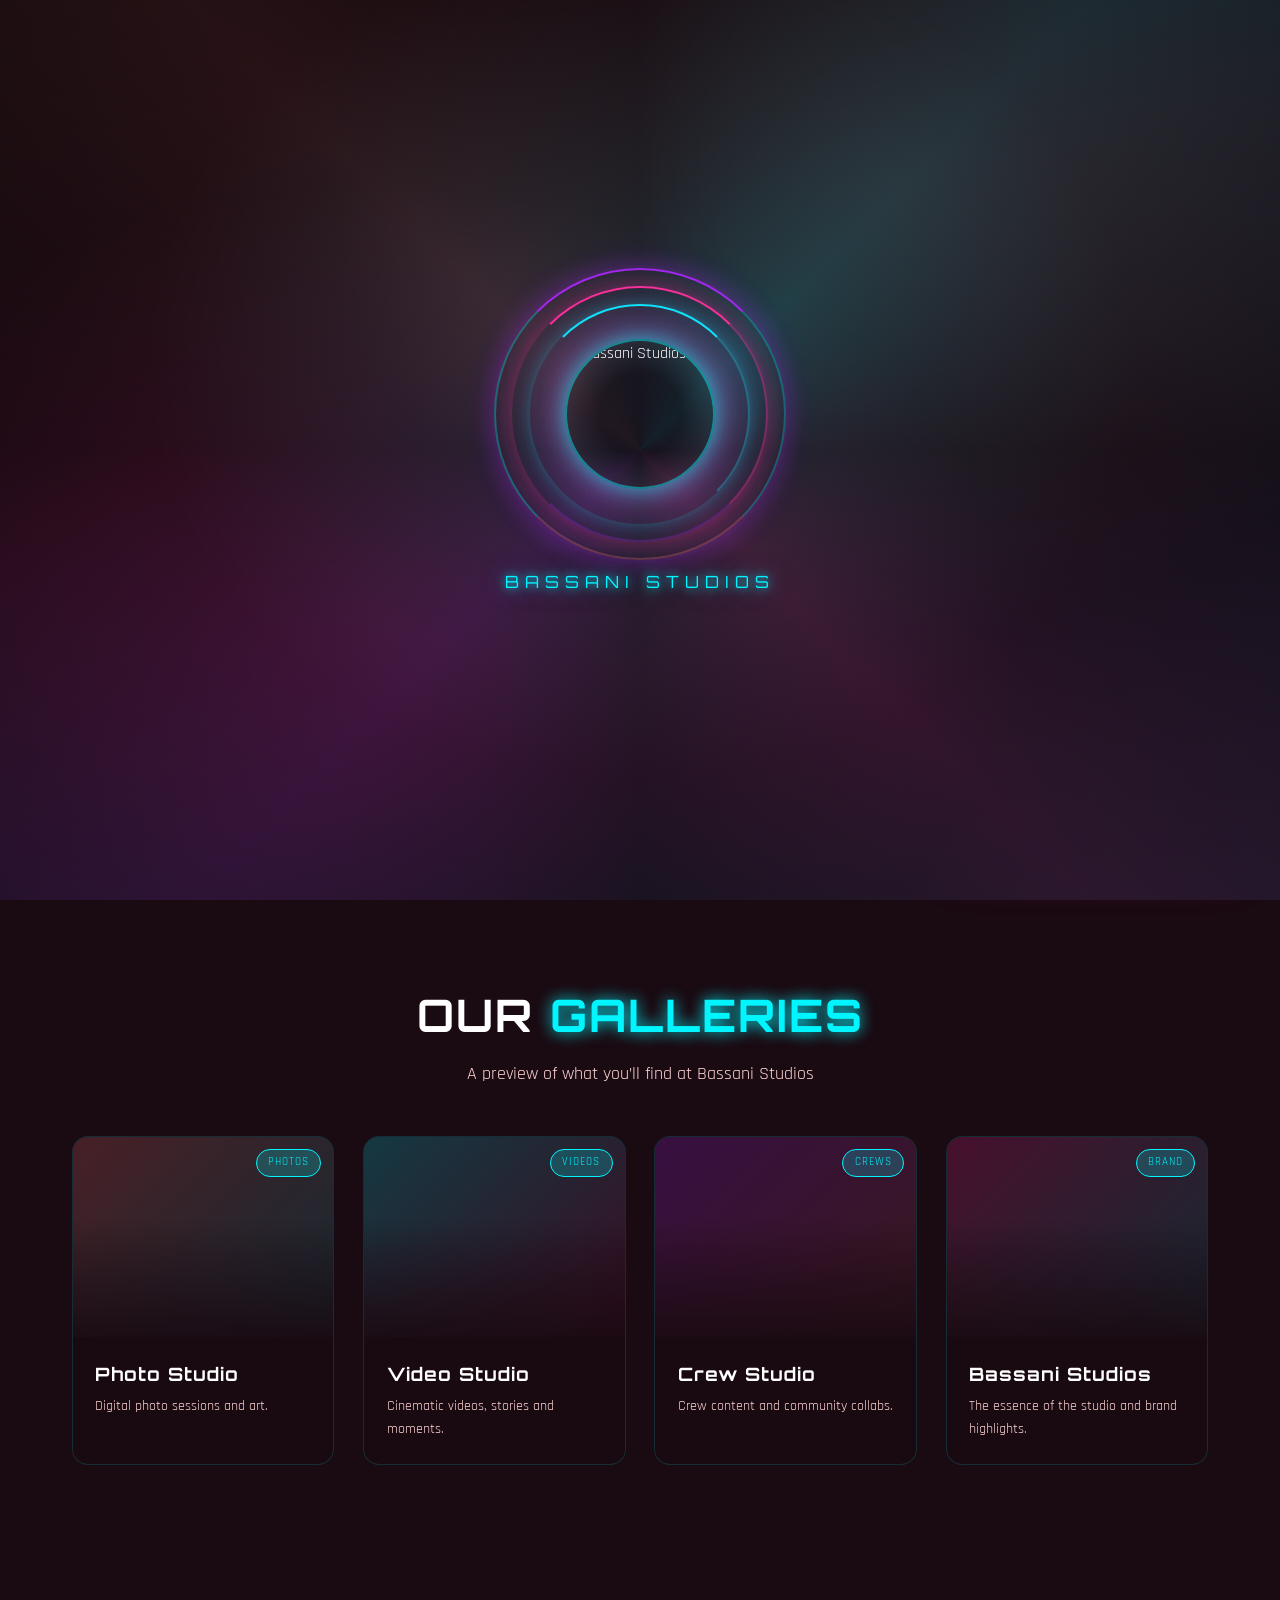
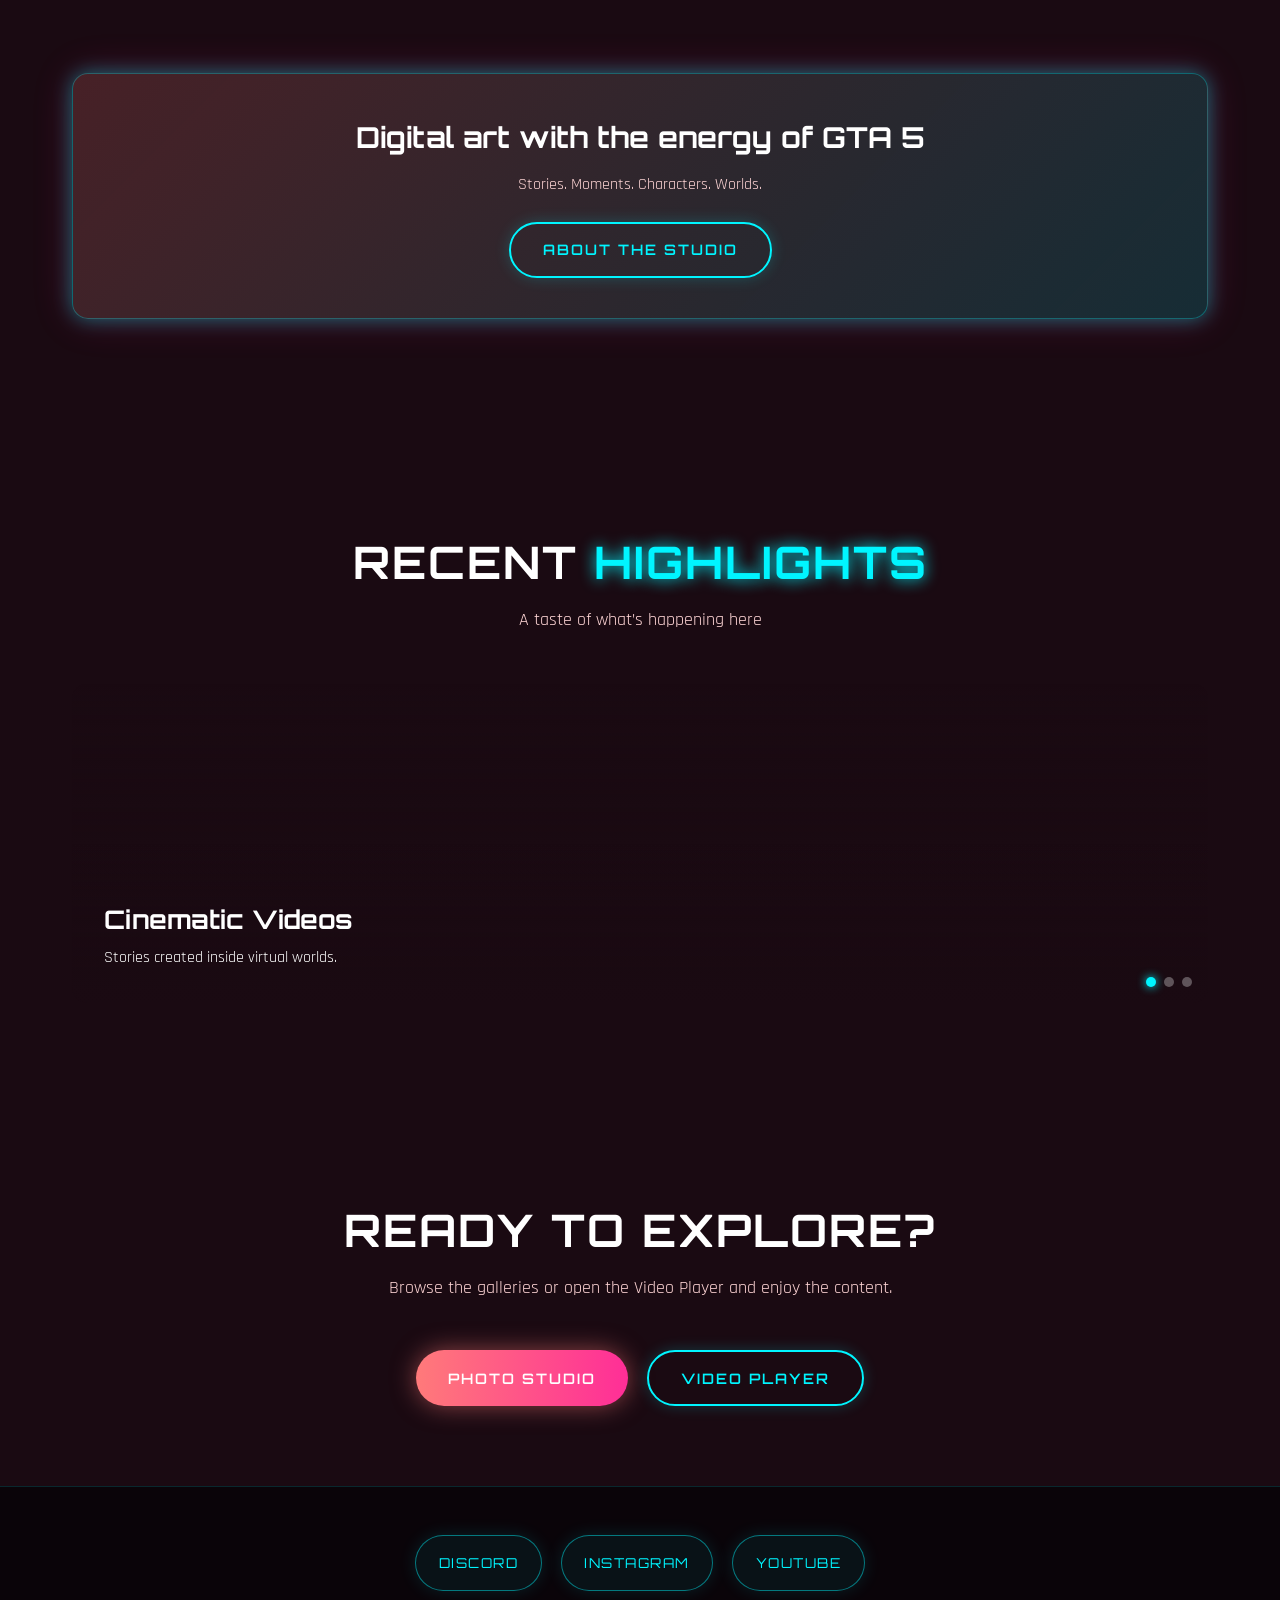
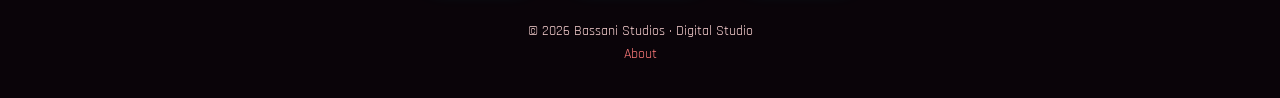
==== index.html @ 3cbc5570 "Add files via upload" ====
<!DOCTYPE html>
<html lang="en">
<head>
  <meta charset="UTF-8">
  <meta name="viewport" content="width=device-width, initial-scale=1.0">
  <title>Bassani Studios | Digital Studio · GTA Art & Cinematic Videos</title>
  <meta name="description" content="Bassani Studios — Digital studio for photos and cinematic videos. Stories, moments, characters and worlds from GTA and beyond.">
  <link rel="preconnect" href="https://fonts.googleapis.com">
  <link rel="preconnect" href="https://fonts.gstatic.com" crossorigin>
  <link href="https://fonts.googleapis.com/css2?family=Orbitron:wght@500;700;800&family=Rajdhani:wght@400;500;600;700&display=swap" rel="stylesheet">
  <link rel="stylesheet" href="css/styles.css">
</head>
<body>
  <div id="loader">
    <div class="loader-logo-wrap">
      <div class="loader-rings"></div>
      <div class="loader-rings loader-rings-2"></div>
      <div class="loader-rings loader-rings-3"></div>
      <img class="loader-logo" src="https://ik.imagekit.io/BassaniStudios/bovary%20pic%20meet/setembro/ChatGPT%20Image%2026%20de%20set.%20de%202026,%2001_31_52.png" alt="Bassani Studios">
    </div>
    <div class="loader-text">Bassani Studios</div>
  </div>

  <canvas id="trail-canvas"></canvas>

  <nav class="navbar">
    <a href="index.html" class="logo">BASSANI <span>STUDIOS</span></a>
    <button class="menu-toggle" aria-label="Menu">☰</button>
    <ul class="nav-links">
      <li><a href="index.html" class="active">Home</a></li>
      <li><a href="photo-studio.html">Photo Studio</a></li>
      <li><a href="video-studio.html">Video Studio</a></li>
      <li><a href="crews-videos.html">Crew Studio</a></li>
      <li><a href="bassani-studios.html">Bassani Studios</a></li>
      <li><a href="video-player.html">Video Player</a></li>
      <li><a href="about.html">About</a></li>
    </ul>
  </nav>

  <section class="hero">
    <div class="hero-bg" style="background-image: url('https://ik.imagekit.io/BassaniStudios/BASSANI%20STUDIOS%20WEBSITE/ChatGPT%20Image%2025%20de%20set.%20de%202026,%2021_39_30.png');"></div>
    <div class="hero-overlay"></div>
    <div class="hero-content">
      <div class="hero-badge">Digital Studio · GTA Art</div>
      <h1>
        <span class="salmon">BASSANI</span><br>
        <span class="neon">STUDIOS</span>
      </h1>
      <p class="hero-sub">
        Welcome to Bassani Studios. Photos and videos made for gamers who love digital art.
      </p>
      <div class="cta-group">
        <a href="photo-studio.html" class="btn btn-primary">Explore Photos</a>
        <a href="video-player.html" class="btn btn-outline">Watch Videos</a>
      </div>
    </div>
    <div class="scroll-indicator">
      <span>Scroll</span>
      <div class="mouse"></div>
    </div>
  </section>

  <section class="section" id="galleries">
    <h2 class="section-title">Our <span class="neon">Galleries</span></h2>
    <p class="section-subtitle">A preview of what you’ll find at Bassani Studios</p>

    <div class="gallery-grid">
      <a href="photo-studio.html" class="gallery-card">
        <div class="card-img" style="background: linear-gradient(135deg, #FF7A7A33, #00F5FF22), url('https://ik.imagekit.io/BassaniStudios/bovary%20pic%20meet/Meets%20September/m12.png?updatedAt=1788755786458') center/cover;"></div>
        <span class="card-tag">Photos</span>
        <div class="card-body">
          <h3>Photo Studio</h3>
          <p>Digital photo sessions and art.</p>
        </div>
      </a>

      <a href="video-studio.html" class="gallery-card">
        <div class="card-img" style="background: linear-gradient(135deg, #00F5FF33, #FF2E9722), url('https://ik.imagekit.io/BassaniStudios/BASSANI%20STUDIOS%20WEBSITE/LS%20survive.png?updatedAt=1790383315298') center/cover;"></div>
        <span class="card-tag">Videos</span>
        <div class="card-body">
          <h3>Video Studio</h3>
          <p>Cinematic videos, stories and moments.</p>
        </div>
      </a>

      <a href="crews-videos.html" class="gallery-card">
        <div class="card-img" style="background: linear-gradient(135deg, #B026FF33, #FF7A7A22), url('https://ik.imagekit.io/BassaniStudios/bovary%20pic%20meet/Meets%20September/9.png?updatedAt=1788755790906') center/cover;"></div>
        <span class="card-tag">Crews</span>
        <div class="card-body">
          <h3>Crew Studio</h3>
          <p>Crew content and community collabs.</p>
        </div>
      </a>

      <a href="bassani-studios.html" class="gallery-card">
        <div class="card-img" style="background: linear-gradient(135deg, #FF2E9733, #00F5FF22), url('https://images.unsplash.com/photo-1550745165-9bc0b252726f?w=600&q=80') center/cover;"></div>
        <span class="card-tag">Brand</span>
        <div class="card-body">
          <h3>Bassani Studios</h3>
          <p>The essence of the studio and brand highlights.</p>
        </div>
      </a>
    </div>
  </section>

  <section class="section">
    <div class="banner-3d">
      <div class="banner-3d-inner">
        <h2>Digital art with the energy of <span class="neon">GTA 5</span></h2>
        <p style="color: var(--text-muted); max-width: 520px; margin: 0 auto 1.5rem;">
          Stories. Moments. Characters. Worlds.
        </p>
        <a href="about.html" class="btn btn-outline">About the Studio</a>
      </div>
    </div>
  </section>

  <section class="section">
    <h2 class="section-title">Recent <span class="neon">Highlights</span></h2>
    <p class="section-subtitle">A taste of what’s happening here</p>

    <div class="slides-container">
      <div class="slides">
        <div class="slide" style="background-image: linear-gradient(to top, #1A0A12, transparent), url('https://images.unsplash.com/photo-1511512578047-dfb367046420?w=1200&q=80');">
          <div class="slide-content">
            <h3>Cinematic Videos</h3>
            <p>Stories created inside virtual worlds.</p>
          </div>
        </div>
        <div class="slide" style="background-image: linear-gradient(to top, #1A0A12, transparent), url('https://images.unsplash.com/photo-1542751371-adc38448a05e?w=1200&q=80');">
          <div class="slide-content">
            <h3>Photo Sessions</h3>
            <p>Digital art and visual moments.</p>
          </div>
        </div>
        <div class="slide" style="background-image: linear-gradient(to top, #1A0A12, transparent), url('https://images.unsplash.com/photo-1493711662062-fa541adb3fc8?w=1200&q=80');">
          <div class="slide-content">
            <h3>Crew Collabs</h3>
            <p>Together in the Bassani style.</p>
          </div>
        </div>
      </div>
      <div class="slide-nav">
        <button class="slide-dot active" aria-label="Slide 1"></button>
        <button class="slide-dot" aria-label="Slide 2"></button>
        <button class="slide-dot" aria-label="Slide 3"></button>
      </div>
    </div>
  </section>

  <section class="section text-center">
    <h2 class="section-title">Ready to explore?</h2>
    <p class="section-subtitle">Browse the galleries or open the Video Player and enjoy the content.</p>
    <div class="cta-group">
      <a href="photo-studio.html" class="btn btn-primary">Photo Studio</a>
      <a href="video-player.html" class="btn btn-outline">Video Player</a>
    </div>
  </section>

    <div class="music-player">
    <button type="button" id="music-prev" aria-label="Previous track">‹</button>
    <button type="button" id="music-play" aria-label="Play">▶</button>
    <button type="button" id="music-next" aria-label="Next track">›</button>
    <div class="music-info">
      <strong>Studio Radio</strong>
      <span>Bassani Mix</span>
    </div>
    <input type="range" id="music-vol" class="music-vol" min="0" max="1" step="0.01" value="0.7" aria-label="Volume">
    <audio id="bg-music" preload="none"></audio>
  </div>

  <footer>
    <div class="social-links">
      <a href="https://discord.com/users/921803925051572266" target="_blank" rel="noopener" title="Discord"><span class="soc-icon">Discord</span></a>
      <a href="https://www.instagram.com/bassani_studios/" target="_blank" rel="noopener" title="Instagram"><span class="soc-icon">Instagram</span></a>
      <a href="https://www.youtube.com/@BassaniStudio" target="_blank" rel="noopener" title="YouTube"><span class="soc-icon">YouTube</span></a>
    </div>
    <p class="footer-text">
      © 2026 Bassani Studios · Digital Studio<br>
      <a href="about.html">About</a>
    </p>
  </footer>

  <script src="js/main.js"></script>
</body>
</html>
---- css/styles.css ----
/* ============================================
   BASSANI STUDIOS - Vice City Neon Theme
   Rosa salmão + Ciano + Neon + Tropical
   ============================================ */

:root {
  --salmon: #FF7A7A;
  --salmon-dark: #E85A5A;
  --cyan: #00F5FF;
  --cyan-dark: #00C4CC;
  --pink-neon: #FF2E97;
  --purple-neon: #B026FF;
  --bg-dark: #1A0A12;
  --bg-card: rgba(26, 10, 18, 0.85);
  --text: #FFFFFF;
  --text-muted: #FFD6D6;
  --gradient-main: linear-gradient(135deg, #FF7A7A 0%, #00F5FF 50%, #FF2E97 100%);
  --gradient-overlay: linear-gradient(180deg, rgba(26,10,18,0.3) 0%, rgba(26,10,18,0.75) 50%, rgba(26,10,18,0.95) 100%);
  --font-display: 'Orbitron', 'Segoe UI', system-ui, sans-serif;
  --font-body: 'Rajdhani', 'Segoe UI', system-ui, sans-serif;
  --radius: 16px;
  --shadow-neon: 0 0 20px rgba(0, 245, 255, 0.4), 0 0 40px rgba(255, 46, 151, 0.2);
  --shadow-salmon: 0 0 25px rgba(255, 122, 122, 0.5);
}

* {
  margin: 0;
  padding: 0;
  box-sizing: border-box;
}

html {
  scroll-behavior: smooth;
}

body {
  font-family: var(--font-body);
  background: var(--bg-dark);
  color: var(--text);
  min-height: 100vh;
  overflow-x: hidden;
  line-height: 1.6;
  background-image:
    radial-gradient(ellipse at 20% 80%, rgba(255, 122, 122, 0.15) 0%, transparent 50%),
    radial-gradient(ellipse at 80% 20%, rgba(0, 245, 255, 0.12) 0%, transparent 50%),
    linear-gradient(180deg, #1A0A12 0%, #2A1520 100%);
  background-attachment: fixed;
}

/* Tropical trees subtle pattern (CSS only) */
body::before {
  content: '';
  position: fixed;
  inset: 0;
  background-image: url("data:image/svg+xml,%3Csvg width='60' height='60' viewBox='0 0 60 60' xmlns='http://www.w3.org/2000/svg'%3E%3Cpath d='M30 5c-2 8-8 12-12 14 4 2 8 6 10 12 2-6 6-10 10-12-4-2-10-6-12-14z' fill='%23FF7A7A' fill-opacity='0.04'/%3E%3C/svg%3E");
  pointer-events: none;
  z-index: 0;
  opacity: 0.6;
}

/* ========== LOADING SCREEN ========== */
#loader {
  position: fixed;
  inset: 0;
  background:
    radial-gradient(ellipse at 50% 40%, rgba(0, 245, 255, 0.12) 0%, transparent 55%),
    radial-gradient(ellipse at 30% 70%, rgba(255, 46, 151, 0.15) 0%, transparent 50%),
    radial-gradient(ellipse at 70% 20%, rgba(255, 122, 122, 0.1) 0%, transparent 45%),
    linear-gradient(160deg, #0a0508 0%, #1A0A12 40%, #0d1520 100%);
  display: flex;
  flex-direction: column;
  align-items: center;
  justify-content: center;
  z-index: 9999;
  transition: opacity 0.9s ease, visibility 0.9s;
  overflow: hidden;
}

#loader::before {
  content: '';
  position: absolute;
  inset: -50%;
  background: conic-gradient(
    from 0deg,
    transparent,
    rgba(0,245,255,0.12),
    transparent 25%,
    rgba(255,46,151,0.12),
    transparent 50%,
    rgba(176,38,255,0.1),
    transparent 75%,
    rgba(255,122,122,0.1),
    transparent
  );
  animation: loader-aurora 8s linear infinite;
  pointer-events: none;
}

#loader.hidden {
  opacity: 0;
  visibility: hidden;
  pointer-events: none;
}

.loader-logo-wrap {
  position: relative;
  width: 220px;
  height: 220px;
  display: flex;
  align-items: center;
  justify-content: center;
}

.loader-logo {
  width: 150px;
  height: 150px;
  object-fit: contain;
  border-radius: 50%;
  position: relative;
  z-index: 2;
  box-shadow:
    0 0 25px rgba(0, 245, 255, 0.7),
    0 0 50px rgba(255, 46, 151, 0.5),
    0 0 90px rgba(176, 38, 255, 0.35),
    0 0 120px rgba(0, 245, 255, 0.2);
  animation: loader-pulse 2s ease-in-out infinite;
  border: 2px solid rgba(0, 245, 255, 0.45);
  background: radial-gradient(circle, rgba(10,5,12,0.55) 40%, transparent 70%);
}

.loader-rings,
.loader-rings-2,
.loader-rings-3 {
  position: absolute;
  inset: 0;
  border-radius: 50%;
  border: 2px solid transparent;
  border-top-color: var(--cyan);
  border-right-color: rgba(0, 245, 255, 0.3);
  animation: spin 1.4s linear infinite;
  box-shadow: 0 0 15px rgba(0, 245, 255, 0.3);
}

.loader-rings-2 {
  inset: -18px;
  border-top-color: var(--pink-neon);
  border-right-color: rgba(255, 46, 151, 0.4);
  border-bottom-color: rgba(176, 38, 255, 0.25);
  animation: spin-rev 2.2s linear infinite;
  box-shadow: 0 0 22px rgba(255, 46, 151, 0.4);
}

.loader-rings-3 {
  inset: -36px;
  border-top-color: #B026FF;
  border-left-color: rgba(0, 245, 255, 0.35);
  border-bottom-color: rgba(255, 122, 122, 0.3);
  animation: spin 3.2s linear infinite;
  box-shadow: 0 0 28px rgba(176, 38, 255, 0.45);
  opacity: 0.9;
}

.loader-text {
  margin-top: 2.8rem;
  font-family: var(--font-display);
  font-size: 1.05rem;
  letter-spacing: 6px;
  color: var(--cyan);
  text-transform: uppercase;
  text-shadow:
    0 0 10px var(--cyan),
    0 0 25px rgba(0, 245, 255, 0.6),
    0 0 40px rgba(255, 46, 151, 0.4),
    0 0 60px rgba(176, 38, 255, 0.3);
  animation: loader-glow 1.5s ease-in-out infinite;
  position: relative;
  z-index: 2;
}

@keyframes loader-pulse {
  0%, 100% {
    transform: scale(1);
    box-shadow:
      0 0 25px rgba(0,245,255,0.7),
      0 0 50px rgba(255,46,151,0.5),
      0 0 90px rgba(176,38,255,0.35);
  }
  33% {
    transform: scale(1.05);
    box-shadow:
      0 0 40px rgba(255,46,151,0.85),
      0 0 70px rgba(176,38,255,0.55),
      0 0 100px rgba(0,245,255,0.4);
  }
  66% {
    transform: scale(1.08);
    box-shadow:
      0 0 45px rgba(176,38,255,0.8),
      0 0 80px rgba(0,245,255,0.6),
      0 0 110px rgba(255,122,122,0.45);
  }
}

@keyframes spin {
  to { transform: rotate(360deg); }
}

@keyframes spin-rev {
  to { transform: rotate(-360deg); }
}

@keyframes loader-aurora {
  to { transform: rotate(360deg); }
}

@keyframes loader-glow {
  0%, 100% { opacity: 1; letter-spacing: 5px; }
  50% { opacity: 0.75; letter-spacing: 7px; }
}

@keyframes blink {
  0%, 100% { opacity: 1; }
  50% { opacity: 0.4; }
}

/* ========== MOUSE TRAIL ========== */
#trail-canvas {
  position: fixed;
  top: 0;
  left: 0;
  width: 100%;
  height: 100%;
  pointer-events: none;
  z-index: 9998;
}

/* ========== NAV ========== */
.navbar {
  position: fixed;
  top: 0;
  left: 0;
  right: 0;
  z-index: 1000;
  padding: 1rem 2rem;
  display: flex;
  align-items: center;
  justify-content: space-between;
  background: rgba(26, 10, 18, 0.7);
  backdrop-filter: blur(12px);
  border-bottom: 1px solid rgba(0, 245, 255, 0.15);
  transition: background 0.3s;
}

.navbar.scrolled {
  background: rgba(26, 10, 18, 0.95);
  box-shadow: 0 4px 30px rgba(255, 46, 151, 0.15);
}

.logo {
  font-family: var(--font-display);
  font-size: 1.4rem;
  font-weight: 700;
  letter-spacing: 2px;
  text-decoration: none;
  background: var(--gradient-main);
  -webkit-background-clip: text;
  -webkit-text-fill-color: transparent;
  background-clip: text;
  text-shadow: none;
  position: relative;
}

.logo span {
  color: var(--cyan);
  -webkit-text-fill-color: var(--cyan);
  text-shadow: 0 0 12px var(--cyan);
}

.nav-links {
  display: flex;
  gap: 1.8rem;
  list-style: none;
}

.nav-links a {
  color: var(--text-muted);
  text-decoration: none;
  font-weight: 500;
  font-size: 0.95rem;
  letter-spacing: 1px;
  text-transform: uppercase;
  transition: color 0.3s, text-shadow 0.3s;
  position: relative;
}

.nav-links a::after {
  content: '';
  position: absolute;
  bottom: -4px;
  left: 0;
  width: 0;
  height: 2px;
  background: var(--cyan);
  transition: width 0.3s;
  box-shadow: 0 0 8px var(--cyan);
}

.nav-links a:hover,
.nav-links a.active {
  color: var(--cyan);
  text-shadow: 0 0 10px var(--cyan);
}

.nav-links a:hover::after,
.nav-links a.active::after {
  width: 100%;
}

.menu-toggle {
  display: none;
  background: none;
  border: none;
  color: var(--cyan);
  font-size: 1.8rem;
  cursor: pointer;
}

/* ========== HERO ========== */
.hero {
  position: relative;
  min-height: 100vh;
  display: flex;
  align-items: center;
  justify-content: center;
  text-align: center;
  overflow: hidden;
}

.hero-bg {
  position: absolute;
  inset: 0;
  background-size: cover;
  background-position: center;
  background-repeat: no-repeat;
  transform: scale(1.05);
  transition: transform 8s ease-out;
}

.hero:hover .hero-bg {
  transform: scale(1.1);
}

.hero-overlay {
  position: absolute;
  inset: 0;
  background: var(--gradient-overlay);
  z-index: 1;
}

.hero-content {
  position: relative;
  z-index: 2;
  max-width: 900px;
  padding: 2rem;
  animation: fadeUp 1.2s ease-out;
}

@keyframes fadeUp {
  from { opacity: 0; transform: translateY(40px); }
  to { opacity: 1; transform: translateY(0); }
}

.hero-badge {
  display: inline-block;
  padding: 0.4rem 1.2rem;
  border: 1px solid var(--cyan);
  border-radius: 50px;
  font-size: 0.75rem;
  letter-spacing: 3px;
  text-transform: uppercase;
  color: var(--cyan);
  margin-bottom: 1.5rem;
  box-shadow: 0 0 15px rgba(0, 245, 255, 0.3);
  animation: neon-pulse 2s ease-in-out infinite;
}

@keyframes neon-pulse {
  0%, 100% { box-shadow: 0 0 15px rgba(0,245,255,0.3); }
  50% { box-shadow: 0 0 25px rgba(0,245,255,0.6), 0 0 40px rgba(255,46,151,0.2); }
}

.hero h1 {
  font-family: var(--font-display);
  font-size: clamp(2.8rem, 8vw, 5.5rem);
  font-weight: 800;
  line-height: 1.1;
  margin-bottom: 1rem;
  letter-spacing: 2px;
  text-transform: uppercase;
}

.hero h1 .neon {
  color: var(--cyan);
  text-shadow:
    0 0 10px var(--cyan),
    0 0 20px var(--cyan),
    0 0 40px var(--cyan),
    0 0 80px rgba(0, 245, 255, 0.5);
  animation: flicker 4s infinite;
}

.hero h1 .salmon {
  color: var(--salmon);
  text-shadow:
    0 0 10px var(--salmon),
    0 0 25px rgba(255, 122, 122, 0.6);
}

@keyframes flicker {
  0%, 19%, 21%, 23%, 25%, 54%, 56%, 100% {
    opacity: 1;
    text-shadow: 0 0 10px var(--cyan), 0 0 20px var(--cyan), 0 0 40px var(--cyan);
  }
  20%, 24%, 55% {
    opacity: 0.8;
    text-shadow: none;
  }
}

.hero-sub {
  font-size: clamp(1.1rem, 2.5vw, 1.4rem);
  color: var(--text-muted);
  max-width: 600px;
  margin: 0 auto 2.5rem;
  font-weight: 400;
}

.cta-group {
  display: flex;
  gap: 1.2rem;
  justify-content: center;
  flex-wrap: wrap;
}

.btn {
  display: inline-flex;
  align-items: center;
  gap: 0.5rem;
  padding: 0.9rem 2rem;
  font-family: var(--font-display);
  font-size: 0.9rem;
  font-weight: 600;
  letter-spacing: 2px;
  text-transform: uppercase;
  text-decoration: none;
  border-radius: 50px;
  border: none;
  cursor: pointer;
  transition: all 0.35s ease;
  position: relative;
  overflow: hidden;
}

.btn-primary {
  background: linear-gradient(90deg, var(--salmon), var(--pink-neon));
  color: #fff;
  box-shadow: var(--shadow-salmon);
}

.btn-primary:hover {
  transform: translateY(-3px) scale(1.03);
  box-shadow: 0 0 35px rgba(255, 122, 122, 0.7);
}

.btn-outline {
  background: transparent;
  color: var(--cyan);
  border: 2px solid var(--cyan);
  box-shadow: 0 0 15px rgba(0, 245, 255, 0.2);
}

.btn-outline:hover {
  background: rgba(0, 245, 255, 0.1);
  transform: translateY(-3px);
  box-shadow: 0 0 25px rgba(0, 245, 255, 0.5);
}

/* Scroll indicator */
.scroll-indicator {
  position: absolute;
  bottom: 2.5rem;
  left: 50%;
  transform: translateX(-50%);
  z-index: 2;
  display: flex;
  flex-direction: column;
  align-items: center;
  gap: 0.5rem;
  color: var(--text-muted);
  font-size: 0.75rem;
  letter-spacing: 2px;
  text-transform: uppercase;
  animation: bounce 2s infinite;
}

.scroll-indicator .mouse {
  width: 24px;
  height: 38px;
  border: 2px solid var(--cyan);
  border-radius: 12px;
  position: relative;
}

.scroll-indicator .mouse::before {
  content: '';
  position: absolute;
  top: 6px;
  left: 50%;
  transform: translateX(-50%);
  width: 4px;
  height: 8px;
  background: var(--cyan);
  border-radius: 2px;
  animation: scroll-wheel 1.5s ease-in-out infinite;
}

@keyframes bounce {
  0%, 100% { transform: translateX(-50%) translateY(0); }
  50% { transform: translateX(-50%) translateY(8px); }
}

@keyframes scroll-wheel {
  0% { opacity: 1; top: 6px; }
  100% { opacity: 0; top: 18px; }
}

/* ========== SECTIONS ========== */
.section {
  position: relative;
  z-index: 1;
  padding: 5rem 2rem;
  max-width: 1200px;
  margin: 0 auto;
}

.section-title {
  font-family: var(--font-display);
  font-size: clamp(1.8rem, 4vw, 2.8rem);
  text-align: center;
  margin-bottom: 0.5rem;
  letter-spacing: 2px;
  text-transform: uppercase;
}

.section-title .neon {
  color: var(--cyan);
  text-shadow: 0 0 15px var(--cyan);
}

.section-subtitle {
  text-align: center;
  color: var(--text-muted);
  margin-bottom: 3rem;
  font-size: 1.1rem;
}

/* Gallery cards grid */
.gallery-grid {
  display: grid;
  grid-template-columns: repeat(auto-fit, minmax(260px, 1fr));
  gap: 1.8rem;
}

.gallery-card {
  background: var(--bg-card);
  border-radius: var(--radius);
  overflow: hidden;
  border: 1px solid rgba(0, 245, 255, 0.15);
  transition: all 0.4s cubic-bezier(0.175, 0.885, 0.32, 1.275);
  position: relative;
  cursor: pointer;
  text-decoration: none;
  color: inherit;
  display: block;
}

.gallery-card:hover {
  transform: translateY(-10px) scale(1.02);
  border-color: var(--cyan);
  box-shadow: var(--shadow-neon);
}

.gallery-card .card-img {
  height: 200px;
  background-size: cover;
  background-position: center;
  position: relative;
  overflow: hidden;
}

.gallery-card .card-img::after {
  content: '';
  position: absolute;
  inset: 0;
  background: linear-gradient(to top, rgba(26,10,18,0.9), transparent 60%);
}

.gallery-card .card-body {
  padding: 1.4rem;
}

.gallery-card h3 {
  font-family: var(--font-display);
  font-size: 1.15rem;
  margin-bottom: 0.4rem;
  letter-spacing: 1px;
}

.gallery-card p {
  font-size: 0.9rem;
  color: var(--text-muted);
}

.card-tag {
  position: absolute;
  top: 12px;
  right: 12px;
  background: rgba(0, 245, 255, 0.2);
  border: 1px solid var(--cyan);
  color: var(--cyan);
  font-size: 0.7rem;
  padding: 0.25rem 0.7rem;
  border-radius: 20px;
  letter-spacing: 1px;
  text-transform: uppercase;
  z-index: 2;
}

/* 3D Banner effect */
.banner-3d {
  perspective: 1000px;
  margin: 3rem 0;
}

.banner-3d-inner {
  background: linear-gradient(135deg, rgba(255,122,122,0.2), rgba(0,245,255,0.15));
  border: 1px solid rgba(0, 245, 255, 0.3);
  border-radius: var(--radius);
  padding: 2.5rem;
  text-align: center;
  transform-style: preserve-3d;
  transition: transform 0.5s;
  box-shadow: var(--shadow-neon);
}

.banner-3d:hover .banner-3d-inner {
  transform: rotateY(5deg) rotateX(3deg);
}

.banner-3d h2 {
  font-family: var(--font-display);
  font-size: 1.8rem;
  margin-bottom: 0.8rem;
}

/* Slides / Carousel simple */
.slides-container {
  position: relative;
  overflow: hidden;
  border-radius: var(--radius);
  margin: 2rem 0;
  height: 320px;
}

.slides {
  display: flex;
  transition: transform 0.6s ease;
  height: 100%;
}

.slide {
  min-width: 100%;
  height: 100%;
  background-size: cover;
  background-position: center;
  position: relative;
  display: flex;
  align-items: flex-end;
  padding: 2rem;
}

.slide::before {
  content: '';
  position: absolute;
  inset: 0;
  background: linear-gradient(to top, rgba(26,10,18,0.9), transparent 50%);
}

.slide-content {
  position: relative;
  z-index: 1;
}

.slide-content h3 {
  font-family: var(--font-display);
  font-size: 1.6rem;
  margin-bottom: 0.3rem;
}

.slide-nav {
  position: absolute;
  bottom: 1rem;
  right: 1rem;
  display: flex;
  gap: 0.5rem;
  z-index: 2;
}

.slide-dot {
  width: 10px;
  height: 10px;
  border-radius: 50%;
  background: rgba(255,255,255,0.3);
  border: none;
  cursor: pointer;
  transition: background 0.3s;
}

.slide-dot.active {
  background: var(--cyan);
  box-shadow: 0 0 10px var(--cyan);
}

/* ========== MUSIC PLAYER (corner) ========== */
.music-player {
  position: fixed;
  bottom: 1.5rem;
  right: 1.5rem;
  z-index: 900;
  background: rgba(26, 10, 18, 0.9);
  border: 1px solid rgba(0, 245, 255, 0.3);
  border-radius: 50px;
  padding: 0.5rem 0.9rem;
  display: flex;
  align-items: center;
  gap: 0.3rem;
  backdrop-filter: blur(10px);
  box-shadow: var(--shadow-neon);
  max-width: 320px;
}

.music-player button {
  background: none;
  border: none;
  color: var(--cyan);
  font-size: 1.05rem;
  cursor: pointer;
  transition: transform 0.2s, color 0.2s, background 0.2s;
  width: 32px;
  height: 32px;
  display: flex;
  align-items: center;
  justify-content: center;
  border-radius: 50%;
  flex-shrink: 0;
}

.music-player button:hover {
  color: var(--salmon);
  transform: scale(1.12);
  background: rgba(0, 245, 255, 0.1);
}

.music-player #music-play {
  font-size: 1.15rem;
  width: 36px;
  height: 36px;
}

.music-info {
  font-size: 0.75rem;
  color: var(--text-muted);
  white-space: nowrap;
  overflow: hidden;
  text-overflow: ellipsis;
  min-width: 0;
  margin: 0 0.25rem;
}

.music-info strong {
  color: var(--cyan);
  display: block;
  font-size: 0.82rem;
}

/* ========== FOOTER ========== */
footer {
  background: rgba(10, 5, 10, 0.95);
  border-top: 1px solid rgba(0, 245, 255, 0.15);
  padding: 3rem 2rem 2rem;
  text-align: center;
  position: relative;
  z-index: 1;
}

.social-links {
  display: flex;
  justify-content: center;
  flex-wrap: wrap;
  gap: 1.2rem;
  margin-bottom: 1.8rem;
}

.social-links a {
  min-width: 120px;
  height: 56px;
  padding: 0 1.4rem;
  border-radius: 50px;
  border: 1px solid rgba(0, 245, 255, 0.45);
  display: inline-flex;
  align-items: center;
  justify-content: center;
  color: var(--cyan);
  text-decoration: none;
  font-family: var(--font-display);
  font-size: 0.85rem;
  letter-spacing: 1.5px;
  text-transform: uppercase;
  transition: all 0.35s ease;
  background: rgba(0, 245, 255, 0.06);
  box-shadow: 0 0 18px rgba(0, 245, 255, 0.12);
}

.social-links a .soc-icon {
  pointer-events: none;
}

.social-links a:hover {
  background: linear-gradient(90deg, rgba(255,122,122,0.25), rgba(0,245,255,0.25));
  color: #fff;
  border-color: var(--cyan);
  box-shadow: 0 0 28px rgba(0, 245, 255, 0.45), 0 0 40px rgba(255, 46, 151, 0.2);
  transform: translateY(-5px) scale(1.04);
}

.music-vol {
  width: 72px;
  height: 4px;
  accent-color: var(--cyan);
  cursor: pointer;
  margin: 0 0.2rem;
  flex-shrink: 0;
}

.footer-text {
  color: var(--text-muted);
  font-size: 0.9rem;
}

.footer-text a {
  color: var(--salmon);
  text-decoration: none;
}

/* ========== GALLERY PAGES ========== */
.page-header {
  padding: 8rem 2rem 3rem;
  text-align: center;
  position: relative;
}

.page-header h1 {
  font-family: var(--font-display);
  font-size: clamp(2rem, 5vw, 3.2rem);
  letter-spacing: 2px;
}

.photo-grid {
  display: grid;
  grid-template-columns: repeat(auto-fill, minmax(280px, 1fr));
  gap: 1.5rem;
  padding: 0 2rem 4rem;
  max-width: 1300px;
  margin: 0 auto;
}

.photo-item {
  aspect-ratio: 4/3;
  border-radius: var(--radius);
  overflow: hidden;
  border: 1px solid rgba(0, 245, 255, 0.2);
  position: relative;
  cursor: pointer;
  transition: transform 0.35s, box-shadow 0.35s;
}

.photo-item:hover {
  transform: scale(1.03);
  box-shadow: var(--shadow-neon);
}

.photo-item img,
.photo-item .placeholder {
  width: 100%;
  height: 100%;
  object-fit: cover;
  display: block;
}

.photo-item .placeholder {
  background: linear-gradient(135deg, #3A1A25, #1A2A2A);
  display: flex;
  align-items: center;
  justify-content: center;
  color: var(--text-muted);
  font-size: 0.9rem;
}

/* Video Player page */
.video-player-wrapper {
  max-width: 960px;
  margin: 0 auto 3rem;
  padding: 0 1.5rem;
}

.video-player-wrapper video,
.video-player-wrapper iframe {
  width: 100%;
  border-radius: var(--radius);
  border: 1px solid rgba(0, 245, 255, 0.3);
  box-shadow: var(--shadow-neon);
  background: #000;
  aspect-ratio: 16/9;
}

.video-list {
  max-width: 960px;
  margin: 0 auto;
  padding: 0 1.5rem 4rem;
}

.video-list-item {
  display: flex;
  gap: 1rem;
  padding: 1rem;
  background: var(--bg-card);
  border-radius: 12px;
  margin-bottom: 1rem;
  border: 1px solid rgba(0, 245, 255, 0.1);
  cursor: pointer;
  transition: border-color 0.3s, background 0.3s;
}

.video-list-item:hover,
.video-list-item.active {
  border-color: var(--cyan);
  background: rgba(0, 245, 255, 0.08);
}

.video-list-item .thumb {
  width: 140px;
  height: 80px;
  border-radius: 8px;
  background: #2A1520;
  flex-shrink: 0;
  object-fit: cover;
}

.video-list-item .info h4 {
  font-family: var(--font-display);
  font-size: 1rem;
  margin-bottom: 0.3rem;
}

.video-list-item .info p {
  font-size: 0.85rem;
  color: var(--text-muted);
}

/* ========== RESPONSIVE ========== */
@media (max-width: 768px) {
  .nav-links {
    display: none;
    position: absolute;
    top: 100%;
    left: 0;
    right: 0;
    background: rgba(26, 10, 18, 0.98);
    flex-direction: column;
    padding: 1.5rem;
    gap: 1rem;
    border-bottom: 1px solid rgba(0, 245, 255, 0.2);
  }

  .nav-links.open {
    display: flex;
  }

  .menu-toggle {
    display: block;
  }

  .music-player {
    bottom: 1rem;
    right: 1rem;
    max-width: 220px;
    padding: 0.5rem 0.8rem;
  }

  .hero h1 {
    font-size: 2.4rem;
  }

  .section {
    padding: 3.5rem 1.2rem;
  }
}

/* Utility */
.text-center { text-align: center; }
.mt-2 { margin-top: 2rem; }
.mb-2 { margin-bottom: 2rem; }
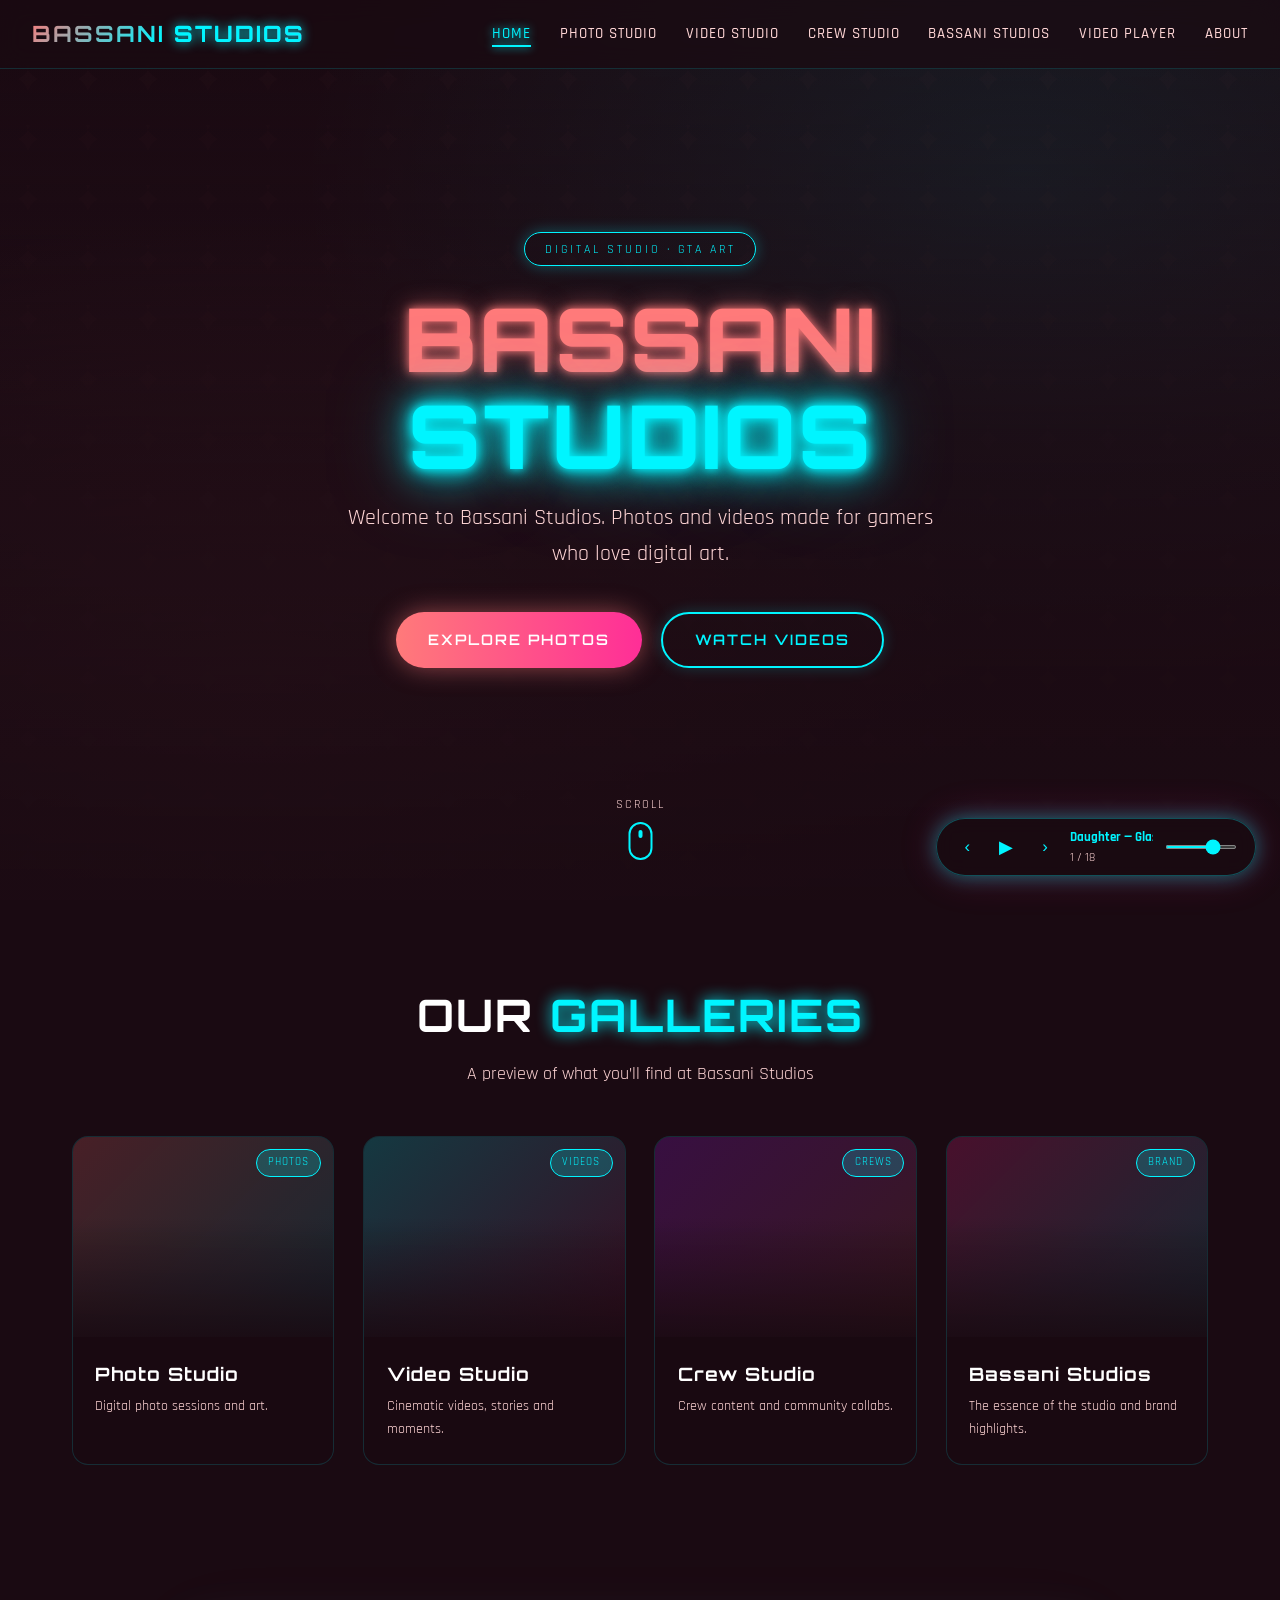
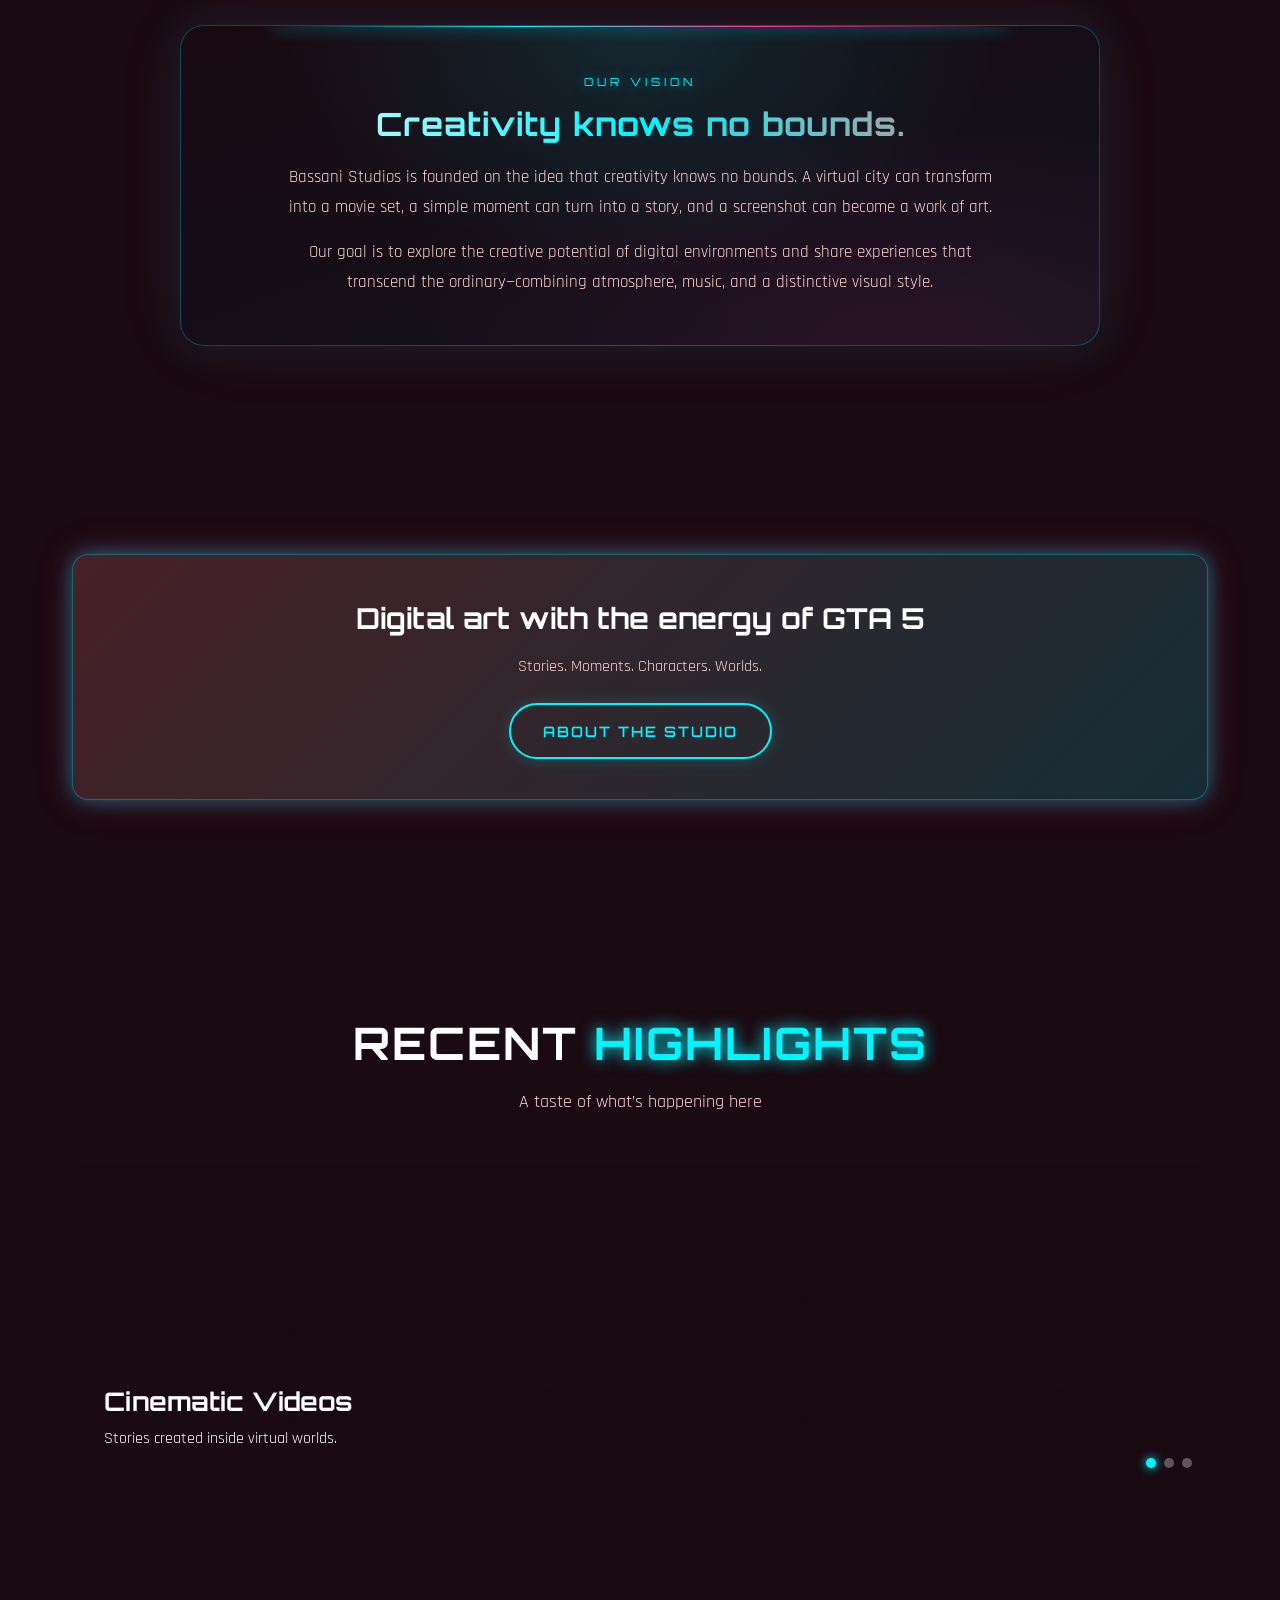
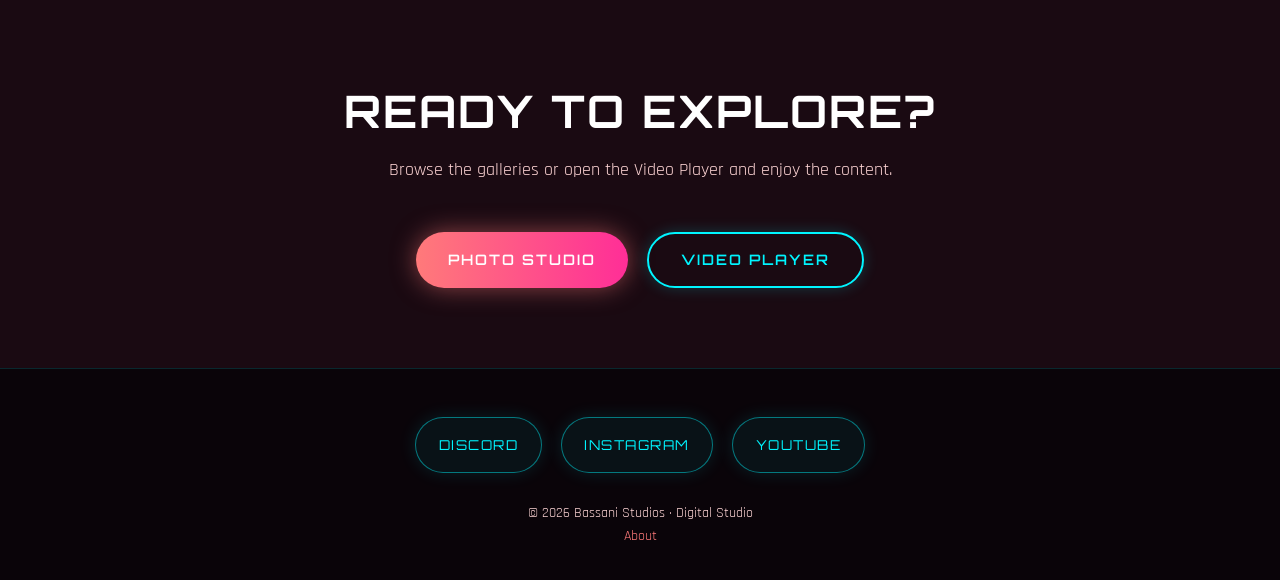
==== commit 1f4ad90d: "Add files via upload" ====
--- a/index.html
+++ b/index.html
@@ -15,7 +15,6 @@
     <div class="loader-logo-wrap">
       <div class="loader-rings"></div>
       <div class="loader-rings loader-rings-2"></div>
-      <div class="loader-rings loader-rings-3"></div>
       <img class="loader-logo" src="https://ik.imagekit.io/BassaniStudios/bovary%20pic%20meet/setembro/ChatGPT%20Image%2026%20de%20set.%20de%202026,%2001_31_52.png" alt="Bassani Studios">
     </div>
     <div class="loader-text">Bassani Studios</div>
@@ -66,7 +65,7 @@
 
     <div class="gallery-grid">
       <a href="photo-studio.html" class="gallery-card">
-        <div class="card-img" style="background: linear-gradient(135deg, #FF7A7A33, #00F5FF22), url('https://ik.imagekit.io/BassaniStudios/bovary%20pic%20meet/Meets%20September/m12.png?updatedAt=1788755786458') center/cover;"></div>
+        <div class="card-img" style="background: linear-gradient(135deg, #FF7A7A33, #00F5FF22), url('https://images.unsplash.com/photo-1542751371-adc38448a05e?w=600&q=80') center/cover;"></div>
         <span class="card-tag">Photos</span>
         <div class="card-body">
           <h3>Photo Studio</h3>
@@ -75,7 +74,7 @@
       </a>
 
       <a href="video-studio.html" class="gallery-card">
-        <div class="card-img" style="background: linear-gradient(135deg, #00F5FF33, #FF2E9722), url('https://ik.imagekit.io/BassaniStudios/BASSANI%20STUDIOS%20WEBSITE/LS%20survive.png?updatedAt=1790383315298') center/cover;"></div>
+        <div class="card-img" style="background: linear-gradient(135deg, #00F5FF33, #FF2E9722), url('https://images.unsplash.com/photo-1511512578047-dfb367046420?w=600&q=80') center/cover;"></div>
         <span class="card-tag">Videos</span>
         <div class="card-body">
           <h3>Video Studio</h3>
@@ -84,7 +83,7 @@
       </a>
 
       <a href="crews-videos.html" class="gallery-card">
-        <div class="card-img" style="background: linear-gradient(135deg, #B026FF33, #FF7A7A22), url('https://ik.imagekit.io/BassaniStudios/bovary%20pic%20meet/Meets%20September/9.png?updatedAt=1788755790906') center/cover;"></div>
+        <div class="card-img" style="background: linear-gradient(135deg, #B026FF33, #FF7A7A22), url('https://images.unsplash.com/photo-1493711662062-fa541adb3fc8?w=600&q=80') center/cover;"></div>
         <span class="card-tag">Crews</span>
         <div class="card-body">
           <h3>Crew Studio</h3>
@@ -100,6 +99,19 @@
           <p>The essence of the studio and brand highlights.</p>
         </div>
       </a>
+    </div>
+  </section>
+
+  <section class="section">
+    <div class="vision-banner">
+      <p class="story-eyebrow">Our Vision</p>
+      <h2 class="story-headline">Creativity knows no bounds.</h2>
+      <p class="story-body">
+        Bassani Studios is founded on the idea that creativity knows no bounds. A virtual city can transform into a movie set, a simple moment can turn into a story, and a screenshot can become a work of art.
+      </p>
+      <p class="story-body" style="margin-top: 1rem;">
+        Our goal is to explore the creative potential of digital environments and share experiences that transcend the ordinary—combining atmosphere, music, and a distinctive visual style.
+      </p>
     </div>
   </section>
 
--- a/css/styles.css
+++ b/css/styles.css
@@ -80,18 +80,7 @@
   content: '';
   position: absolute;
   inset: -50%;
-  background: conic-gradient(
-    from 0deg,
-    transparent,
-    rgba(0,245,255,0.12),
-    transparent 25%,
-    rgba(255,46,151,0.12),
-    transparent 50%,
-    rgba(176,38,255,0.1),
-    transparent 75%,
-    rgba(255,122,122,0.1),
-    transparent
-  );
+  background: conic-gradient(from 0deg, transparent, rgba(0,245,255,0.08), transparent 30%, rgba(255,46,151,0.08), transparent 60%);
   animation: loader-aurora 8s linear infinite;
   pointer-events: none;
 }
@@ -104,33 +93,30 @@
 
 .loader-logo-wrap {
   position: relative;
-  width: 220px;
-  height: 220px;
+  width: 160px;
+  height: 160px;
   display: flex;
   align-items: center;
   justify-content: center;
 }
 
 .loader-logo {
-  width: 150px;
-  height: 150px;
-  object-fit: contain;
+  width: 110px;
+  height: 110px;
+  object-fit: cover;
   border-radius: 50%;
   position: relative;
   z-index: 2;
   box-shadow:
-    0 0 25px rgba(0, 245, 255, 0.7),
-    0 0 50px rgba(255, 46, 151, 0.5),
-    0 0 90px rgba(176, 38, 255, 0.35),
-    0 0 120px rgba(0, 245, 255, 0.2);
+    0 0 20px rgba(0, 245, 255, 0.6),
+    0 0 40px rgba(255, 46, 151, 0.4),
+    0 0 80px rgba(0, 245, 255, 0.25);
   animation: loader-pulse 2s ease-in-out infinite;
-  border: 2px solid rgba(0, 245, 255, 0.45);
-  background: radial-gradient(circle, rgba(10,5,12,0.55) 40%, transparent 70%);
+  border: 2px solid rgba(0, 245, 255, 0.5);
 }
 
 .loader-rings,
-.loader-rings-2,
-.loader-rings-3 {
+.loader-rings-2 {
   position: absolute;
   inset: 0;
   border-radius: 50%;
@@ -142,63 +128,32 @@
 }
 
 .loader-rings-2 {
-  inset: -18px;
+  inset: -14px;
   border-top-color: var(--pink-neon);
-  border-right-color: rgba(255, 46, 151, 0.4);
-  border-bottom-color: rgba(176, 38, 255, 0.25);
+  border-right-color: rgba(255, 46, 151, 0.35);
   animation: spin-rev 2.2s linear infinite;
-  box-shadow: 0 0 22px rgba(255, 46, 151, 0.4);
-}
-
-.loader-rings-3 {
-  inset: -36px;
-  border-top-color: #B026FF;
-  border-left-color: rgba(0, 245, 255, 0.35);
-  border-bottom-color: rgba(255, 122, 122, 0.3);
-  animation: spin 3.2s linear infinite;
-  box-shadow: 0 0 28px rgba(176, 38, 255, 0.45);
-  opacity: 0.9;
+  box-shadow: 0 0 20px rgba(255, 46, 151, 0.35);
 }
 
 .loader-text {
-  margin-top: 2.8rem;
-  font-family: var(--font-display);
-  font-size: 1.05rem;
-  letter-spacing: 6px;
+  margin-top: 2.2rem;
+  font-family: var(--font-display);
+  font-size: 1rem;
+  letter-spacing: 5px;
   color: var(--cyan);
   text-transform: uppercase;
   text-shadow:
     0 0 10px var(--cyan),
-    0 0 25px rgba(0, 245, 255, 0.6),
-    0 0 40px rgba(255, 46, 151, 0.4),
-    0 0 60px rgba(176, 38, 255, 0.3);
+    0 0 25px rgba(0, 245, 255, 0.5),
+    0 0 40px rgba(255, 46, 151, 0.3);
   animation: loader-glow 1.5s ease-in-out infinite;
   position: relative;
   z-index: 2;
 }
 
 @keyframes loader-pulse {
-  0%, 100% {
-    transform: scale(1);
-    box-shadow:
-      0 0 25px rgba(0,245,255,0.7),
-      0 0 50px rgba(255,46,151,0.5),
-      0 0 90px rgba(176,38,255,0.35);
-  }
-  33% {
-    transform: scale(1.05);
-    box-shadow:
-      0 0 40px rgba(255,46,151,0.85),
-      0 0 70px rgba(176,38,255,0.55),
-      0 0 100px rgba(0,245,255,0.4);
-  }
-  66% {
-    transform: scale(1.08);
-    box-shadow:
-      0 0 45px rgba(176,38,255,0.8),
-      0 0 80px rgba(0,245,255,0.6),
-      0 0 110px rgba(255,122,122,0.45);
-  }
+  0%, 100% { transform: scale(1); box-shadow: 0 0 20px rgba(0,245,255,0.6), 0 0 40px rgba(255,46,151,0.4); }
+  50% { transform: scale(1.06); box-shadow: 0 0 35px rgba(0,245,255,0.9), 0 0 70px rgba(255,46,151,0.6); }
 }
 
 @keyframes spin {
@@ -1020,3 +975,180 @@
 .text-center { text-align: center; }
 .mt-2 { margin-top: 2rem; }
 .mb-2 { margin-bottom: 2rem; }
+
+/* ========== STORY / VISION BANNERS ========== */
+.story-block {
+  max-width: 900px;
+  margin: 0 auto 2.5rem;
+  padding: 2.5rem 2rem;
+  position: relative;
+  border-radius: 20px;
+  background:
+    linear-gradient(145deg, rgba(26, 10, 18, 0.9) 0%, rgba(20, 30, 40, 0.85) 100%);
+  border: 1px solid rgba(0, 245, 255, 0.2);
+  box-shadow:
+    0 0 40px rgba(0, 245, 255, 0.08),
+    inset 0 1px 0 rgba(255, 255, 255, 0.04);
+  overflow: hidden;
+}
+
+.story-block::before {
+  content: '';
+  position: absolute;
+  top: 0;
+  left: 0;
+  width: 4px;
+  height: 100%;
+  background: linear-gradient(180deg, var(--cyan), var(--pink-neon), var(--salmon));
+  box-shadow: 0 0 20px var(--cyan);
+}
+
+.story-block.accent-pink::before {
+  background: linear-gradient(180deg, var(--salmon), var(--pink-neon));
+}
+
+.story-block.accent-cyan::before {
+  background: linear-gradient(180deg, var(--cyan), #00C4CC);
+}
+
+.story-eyebrow {
+  font-family: var(--font-display);
+  font-size: 0.7rem;
+  letter-spacing: 4px;
+  text-transform: uppercase;
+  color: var(--cyan);
+  margin-bottom: 0.8rem;
+  text-shadow: 0 0 12px rgba(0, 245, 255, 0.5);
+}
+
+.story-headline {
+  font-family: var(--font-display);
+  font-size: clamp(1.4rem, 3.5vw, 2rem);
+  font-weight: 700;
+  letter-spacing: 1px;
+  line-height: 1.25;
+  margin-bottom: 1.2rem;
+  background: linear-gradient(90deg, #fff 0%, var(--cyan) 50%, var(--salmon) 100%);
+  -webkit-background-clip: text;
+  -webkit-text-fill-color: transparent;
+  background-clip: text;
+}
+
+.story-body {
+  color: var(--text-muted);
+  font-size: 1.05rem;
+  line-height: 1.75;
+  font-weight: 400;
+  max-width: 720px;
+}
+
+.story-body + .story-body {
+  margin-top: 1rem;
+}
+
+.create-grid {
+  display: grid;
+  grid-template-columns: repeat(auto-fit, minmax(240px, 1fr));
+  gap: 1.2rem;
+  margin-top: 1.5rem;
+}
+
+.create-card {
+  padding: 1.4rem 1.3rem;
+  border-radius: 14px;
+  background: rgba(0, 245, 255, 0.04);
+  border: 1px solid rgba(0, 245, 255, 0.15);
+  transition: all 0.35s ease;
+  position: relative;
+  overflow: hidden;
+}
+
+.create-card::after {
+  content: '';
+  position: absolute;
+  inset: 0;
+  background: linear-gradient(135deg, rgba(0, 245, 255, 0.08), transparent 60%);
+  opacity: 0;
+  transition: opacity 0.35s;
+  pointer-events: none;
+}
+
+.create-card:hover {
+  border-color: var(--cyan);
+  transform: translateY(-4px);
+  box-shadow: 0 8px 30px rgba(0, 245, 255, 0.15);
+}
+
+.create-card:hover::after {
+  opacity: 1;
+}
+
+.create-card h4 {
+  font-family: var(--font-display);
+  font-size: 0.95rem;
+  letter-spacing: 1.5px;
+  text-transform: uppercase;
+  color: var(--cyan);
+  margin-bottom: 0.6rem;
+  text-shadow: 0 0 10px rgba(0, 245, 255, 0.35);
+}
+
+.create-card p {
+  font-size: 0.92rem;
+  color: var(--text-muted);
+  line-height: 1.6;
+}
+
+.vision-banner {
+  max-width: 920px;
+  margin: 0 auto;
+  padding: 3rem 2.2rem;
+  border-radius: 24px;
+  text-align: center;
+  position: relative;
+  background:
+    radial-gradient(ellipse at 50% 0%, rgba(0, 245, 255, 0.12) 0%, transparent 55%),
+    radial-gradient(ellipse at 80% 100%, rgba(255, 46, 151, 0.1) 0%, transparent 50%),
+    linear-gradient(160deg, rgba(26, 10, 18, 0.95), rgba(15, 20, 30, 0.9));
+  border: 1px solid rgba(0, 245, 255, 0.25);
+  box-shadow:
+    0 0 50px rgba(0, 245, 255, 0.1),
+    0 0 80px rgba(255, 46, 151, 0.06);
+  overflow: hidden;
+}
+
+.vision-banner::before {
+  content: '';
+  position: absolute;
+  top: -1px;
+  left: 10%;
+  right: 10%;
+  height: 2px;
+  background: linear-gradient(90deg, transparent, var(--cyan), var(--pink-neon), transparent);
+  box-shadow: 0 0 15px var(--cyan);
+}
+
+.vision-banner .story-eyebrow {
+  justify-content: center;
+}
+
+.vision-banner .story-headline {
+  margin-left: auto;
+  margin-right: auto;
+}
+
+.vision-banner .story-body {
+  margin-left: auto;
+  margin-right: auto;
+  text-align: center;
+}
+
+@media (max-width: 768px) {
+  .story-block,
+  .vision-banner {
+    padding: 1.8rem 1.3rem;
+  }
+  .create-grid {
+    grid-template-columns: 1fr;
+  }
+}
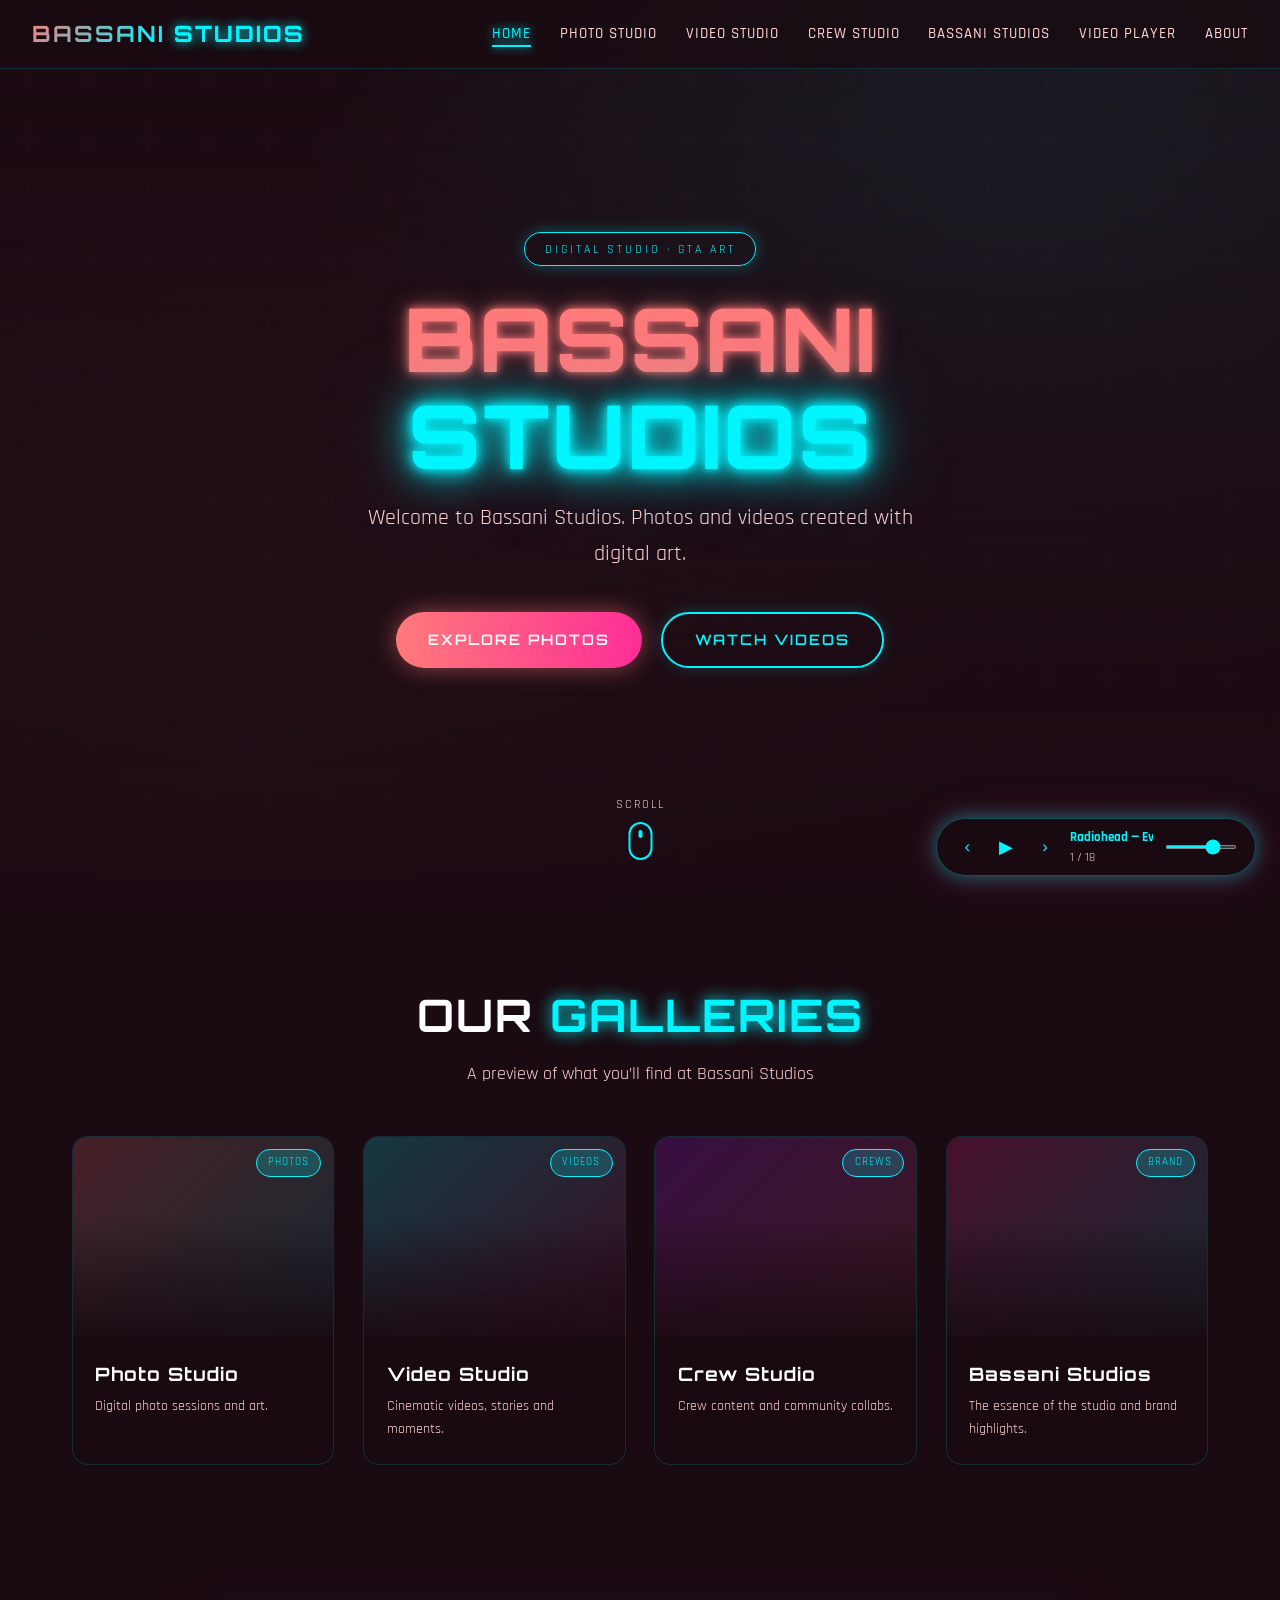
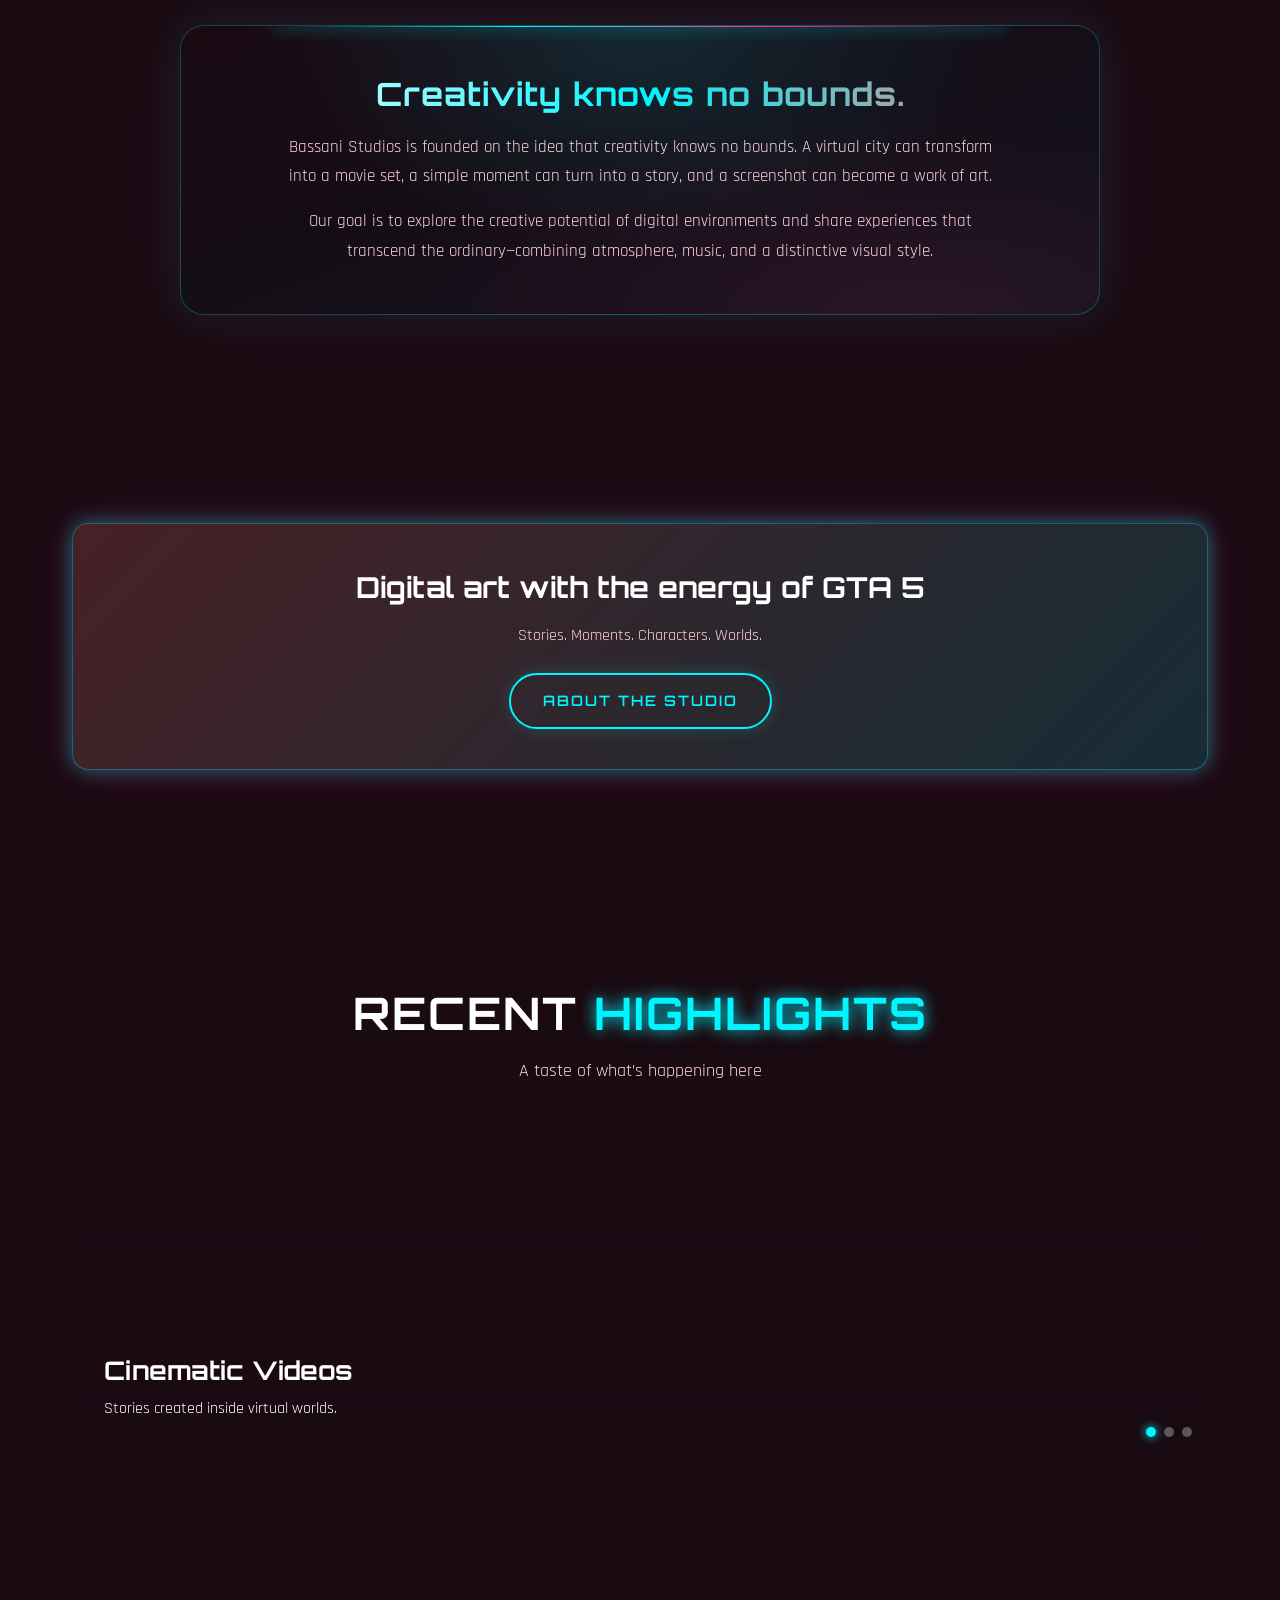
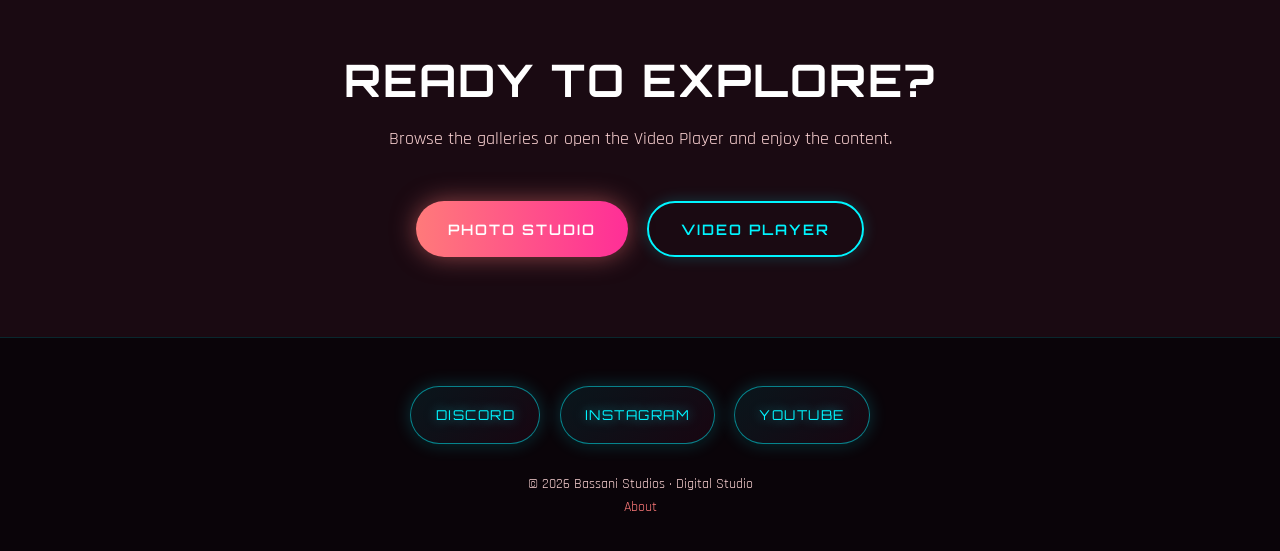
==== commit 2b2d2bce: "Add files via upload" ====
--- a/index.html
+++ b/index.html
@@ -13,6 +13,9 @@
 <body>
   <div id="loader">
     <div class="loader-logo-wrap">
+      <div class="loader-smoke loader-smoke-1"></div>
+      <div class="loader-smoke loader-smoke-2"></div>
+      <div class="loader-smoke loader-smoke-3"></div>
       <div class="loader-rings"></div>
       <div class="loader-rings loader-rings-2"></div>
       <img class="loader-logo" src="https://ik.imagekit.io/BassaniStudios/bovary%20pic%20meet/setembro/ChatGPT%20Image%2026%20de%20set.%20de%202026,%2001_31_52.png" alt="Bassani Studios">
@@ -46,7 +49,7 @@
         <span class="neon">STUDIOS</span>
       </h1>
       <p class="hero-sub">
-        Welcome to Bassani Studios. Photos and videos made for gamers who love digital art.
+        Welcome to Bassani Studios. Photos and videos created with digital art.
       </p>
       <div class="cta-group">
         <a href="photo-studio.html" class="btn btn-primary">Explore Photos</a>
@@ -104,7 +107,6 @@
 
   <section class="section">
     <div class="vision-banner">
-      <p class="story-eyebrow">Our Vision</p>
       <h2 class="story-headline">Creativity knows no bounds.</h2>
       <p class="story-body">
         Bassani Studios is founded on the idea that creativity knows no bounds. A virtual city can transform into a movie set, a simple moment can turn into a story, and a screenshot can become a work of art.
@@ -133,19 +135,19 @@
 
     <div class="slides-container">
       <div class="slides">
-        <div class="slide" style="background-image: linear-gradient(to top, #1A0A12, transparent), url('https://images.unsplash.com/photo-1511512578047-dfb367046420?w=1200&q=80');">
+        <div class="slide" style="background-image: linear-gradient(to top, #1A0A12, transparent), url('https://ik.imagekit.io/BassaniStudios/ChatGPT%20Image%2026%20de%20set.%20de%202026,%2016_13_09.png');">
           <div class="slide-content">
             <h3>Cinematic Videos</h3>
             <p>Stories created inside virtual worlds.</p>
           </div>
         </div>
-        <div class="slide" style="background-image: linear-gradient(to top, #1A0A12, transparent), url('https://images.unsplash.com/photo-1542751371-adc38448a05e?w=1200&q=80');">
+        <div class="slide" style="background-image: linear-gradient(to top, #1A0A12, transparent), url('https://ik.imagekit.io/BassaniStudios/ChatGPT%20Image%2026%20de%20set.%20de%202026,%2016_15_30.png');">
           <div class="slide-content">
             <h3>Photo Sessions</h3>
             <p>Digital art and visual moments.</p>
           </div>
         </div>
-        <div class="slide" style="background-image: linear-gradient(to top, #1A0A12, transparent), url('https://images.unsplash.com/photo-1493711662062-fa541adb3fc8?w=1200&q=80');">
+        <div class="slide" style="background-image: linear-gradient(to top, #1A0A12, transparent), url('https://ik.imagekit.io/BassaniStudios/ChatGPT%20Image%2026%20de%20set.%20de%202026,%2016_16_55.png');">
           <div class="slide-content">
             <h3>Crew Collabs</h3>
             <p>Together in the Bassani style.</p>
--- a/css/styles.css
+++ b/css/styles.css
@@ -93,26 +93,28 @@
 
 .loader-logo-wrap {
   position: relative;
-  width: 160px;
-  height: 160px;
+  width: 240px;
+  height: 240px;
   display: flex;
   align-items: center;
   justify-content: center;
 }
 
 .loader-logo {
-  width: 110px;
-  height: 110px;
-  object-fit: cover;
+  width: 180px;
+  height: 180px;
+  object-fit: contain;
   border-radius: 50%;
   position: relative;
   z-index: 2;
+  background: radial-gradient(circle, #0a0a12 40%, transparent 70%);
   box-shadow:
-    0 0 20px rgba(0, 245, 255, 0.6),
-    0 0 40px rgba(255, 46, 151, 0.4),
-    0 0 80px rgba(0, 245, 255, 0.25);
+    0 0 25px rgba(0, 245, 255, 0.7),
+    0 0 50px rgba(255, 46, 151, 0.45),
+    0 0 90px rgba(0, 245, 255, 0.3);
   animation: loader-pulse 2s ease-in-out infinite;
-  border: 2px solid rgba(0, 245, 255, 0.5);
+  border: 2px solid rgba(0, 245, 255, 0.55);
+  padding: 8px;
 }
 
 .loader-rings,
@@ -128,11 +130,55 @@
 }
 
 .loader-rings-2 {
-  inset: -14px;
+  inset: -18px;
   border-top-color: var(--pink-neon);
   border-right-color: rgba(255, 46, 151, 0.35);
   animation: spin-rev 2.2s linear infinite;
   box-shadow: 0 0 20px rgba(255, 46, 151, 0.35);
+}
+
+/* Colored smoke / neon haze around logo */
+.loader-smoke {
+  position: absolute;
+  border-radius: 50%;
+  filter: blur(28px);
+  pointer-events: none;
+  z-index: 1;
+  opacity: 0.55;
+  animation: smoke-drift 6s ease-in-out infinite;
+}
+
+.loader-smoke-1 {
+  width: 160px;
+  height: 160px;
+  background: rgba(0, 245, 255, 0.45);
+  top: 10%;
+  left: -20%;
+  animation-delay: 0s;
+}
+
+.loader-smoke-2 {
+  width: 180px;
+  height: 180px;
+  background: rgba(255, 46, 151, 0.4);
+  bottom: 5%;
+  right: -25%;
+  animation-delay: -2s;
+}
+
+.loader-smoke-3 {
+  width: 140px;
+  height: 140px;
+  background: rgba(176, 38, 255, 0.35);
+  top: -15%;
+  right: 10%;
+  animation-delay: -4s;
+}
+
+@keyframes smoke-drift {
+  0%, 100% { transform: translate(0, 0) scale(1); opacity: 0.45; }
+  33% { transform: translate(12px, -18px) scale(1.15); opacity: 0.7; }
+  66% { transform: translate(-14px, 10px) scale(0.95); opacity: 0.5; }
 }
 
 .loader-text {
@@ -767,11 +813,11 @@
 }
 
 .social-links a {
-  min-width: 120px;
-  height: 56px;
-  padding: 0 1.4rem;
+  min-width: 130px;
+  height: 58px;
+  padding: 0 1.5rem;
   border-radius: 50px;
-  border: 1px solid rgba(0, 245, 255, 0.45);
+  border: 1px solid rgba(0, 245, 255, 0.5);
   display: inline-flex;
   align-items: center;
   justify-content: center;
@@ -781,21 +827,38 @@
   font-size: 0.85rem;
   letter-spacing: 1.5px;
   text-transform: uppercase;
-  transition: all 0.35s ease;
-  background: rgba(0, 245, 255, 0.06);
-  box-shadow: 0 0 18px rgba(0, 245, 255, 0.12);
-}
+  transition: transform 0.4s cubic-bezier(0.175, 0.885, 0.32, 1.275), box-shadow 0.35s, background 0.35s, border-color 0.35s, color 0.35s;
+  background: linear-gradient(135deg, rgba(0, 245, 255, 0.08), rgba(255, 46, 151, 0.06));
+  box-shadow:
+    0 0 18px rgba(0, 245, 255, 0.2),
+    0 4px 0 rgba(0, 0, 0, 0.25);
+  transform-style: preserve-3d;
+  perspective: 600px;
+  animation: social-glow 3s ease-in-out infinite;
+}
+
+.social-links a:nth-child(2) { animation-delay: 0.4s; }
+.social-links a:nth-child(3) { animation-delay: 0.8s; }
 
 .social-links a .soc-icon {
   pointer-events: none;
+  text-shadow: 0 0 12px rgba(0, 245, 255, 0.6);
 }
 
 .social-links a:hover {
-  background: linear-gradient(90deg, rgba(255,122,122,0.25), rgba(0,245,255,0.25));
+  background: linear-gradient(135deg, rgba(0, 245, 255, 0.25), rgba(255, 46, 151, 0.2));
   color: #fff;
   border-color: var(--cyan);
-  box-shadow: 0 0 28px rgba(0, 245, 255, 0.45), 0 0 40px rgba(255, 46, 151, 0.2);
-  transform: translateY(-5px) scale(1.04);
+  box-shadow:
+    0 0 30px rgba(0, 245, 255, 0.55),
+    0 0 50px rgba(255, 46, 151, 0.3),
+    0 10px 25px rgba(0, 0, 0, 0.35);
+  transform: translateY(-8px) rotateX(8deg) scale(1.06);
+}
+
+@keyframes social-glow {
+  0%, 100% { box-shadow: 0 0 16px rgba(0, 245, 255, 0.2), 0 4px 0 rgba(0, 0, 0, 0.25); }
+  50% { box-shadow: 0 0 28px rgba(0, 245, 255, 0.4), 0 0 40px rgba(255, 46, 151, 0.15), 0 4px 0 rgba(0, 0, 0, 0.25); }
 }
 
 .music-vol {
@@ -1115,6 +1178,9 @@
     0 0 50px rgba(0, 245, 255, 0.1),
     0 0 80px rgba(255, 46, 151, 0.06);
   overflow: hidden;
+  transform-style: preserve-3d;
+  perspective: 1000px;
+  animation: vision-float 7s ease-in-out infinite;
 }
 
 .vision-banner::before {
@@ -1128,8 +1194,20 @@
   box-shadow: 0 0 15px var(--cyan);
 }
 
-.vision-banner .story-eyebrow {
-  justify-content: center;
+.vision-banner:hover {
+  animation-play-state: paused;
+  transform: rotateY(4deg) rotateX(2deg) scale(1.01);
+  box-shadow:
+    0 0 60px rgba(0, 245, 255, 0.2),
+    0 20px 40px rgba(0, 0, 0, 0.3);
+  transition: transform 0.5s ease, box-shadow 0.5s ease;
+}
+
+@keyframes vision-float {
+  0%, 100% { transform: translateY(0) rotateX(0deg) rotateY(0deg); }
+  25% { transform: translateY(-8px) rotateX(1.5deg) rotateY(-2deg); }
+  50% { transform: translateY(-4px) rotateX(0deg) rotateY(2deg); }
+  75% { transform: translateY(-10px) rotateX(-1deg) rotateY(-1deg); }
 }
 
 .vision-banner .story-headline {
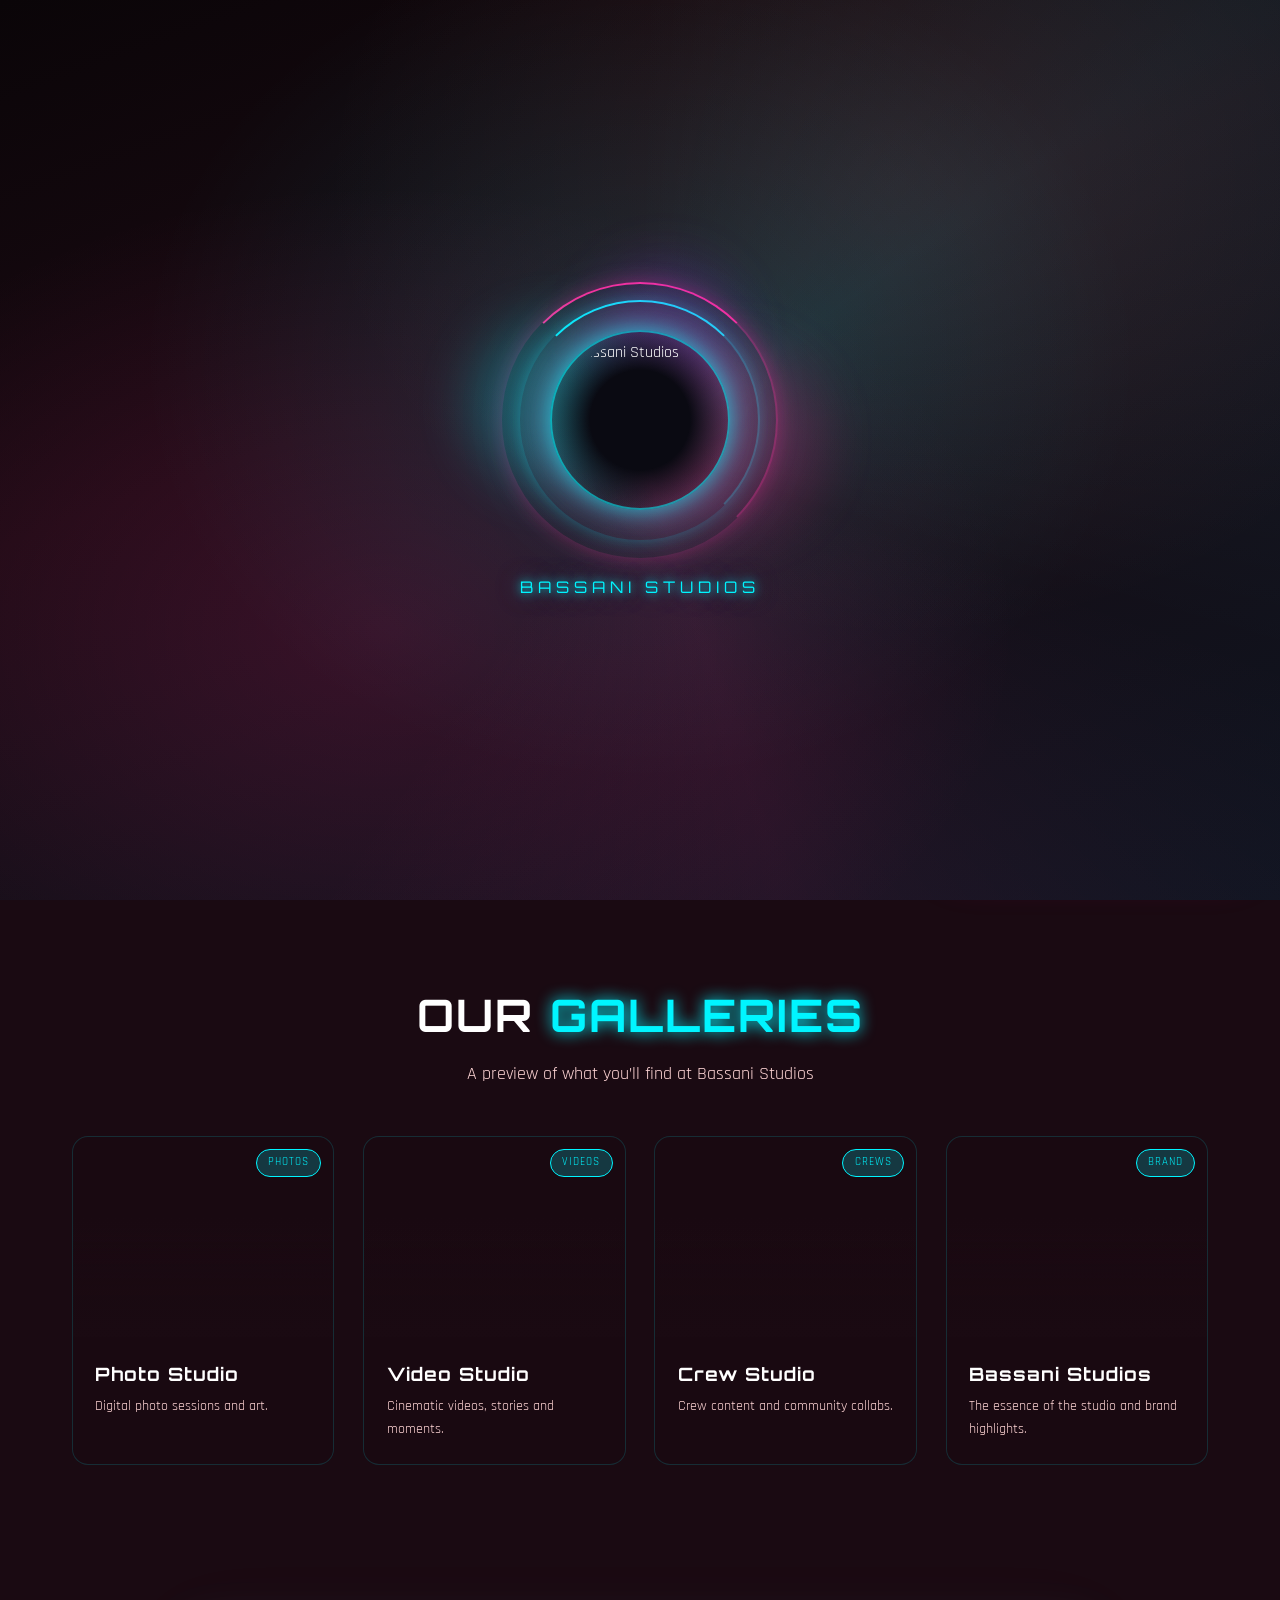
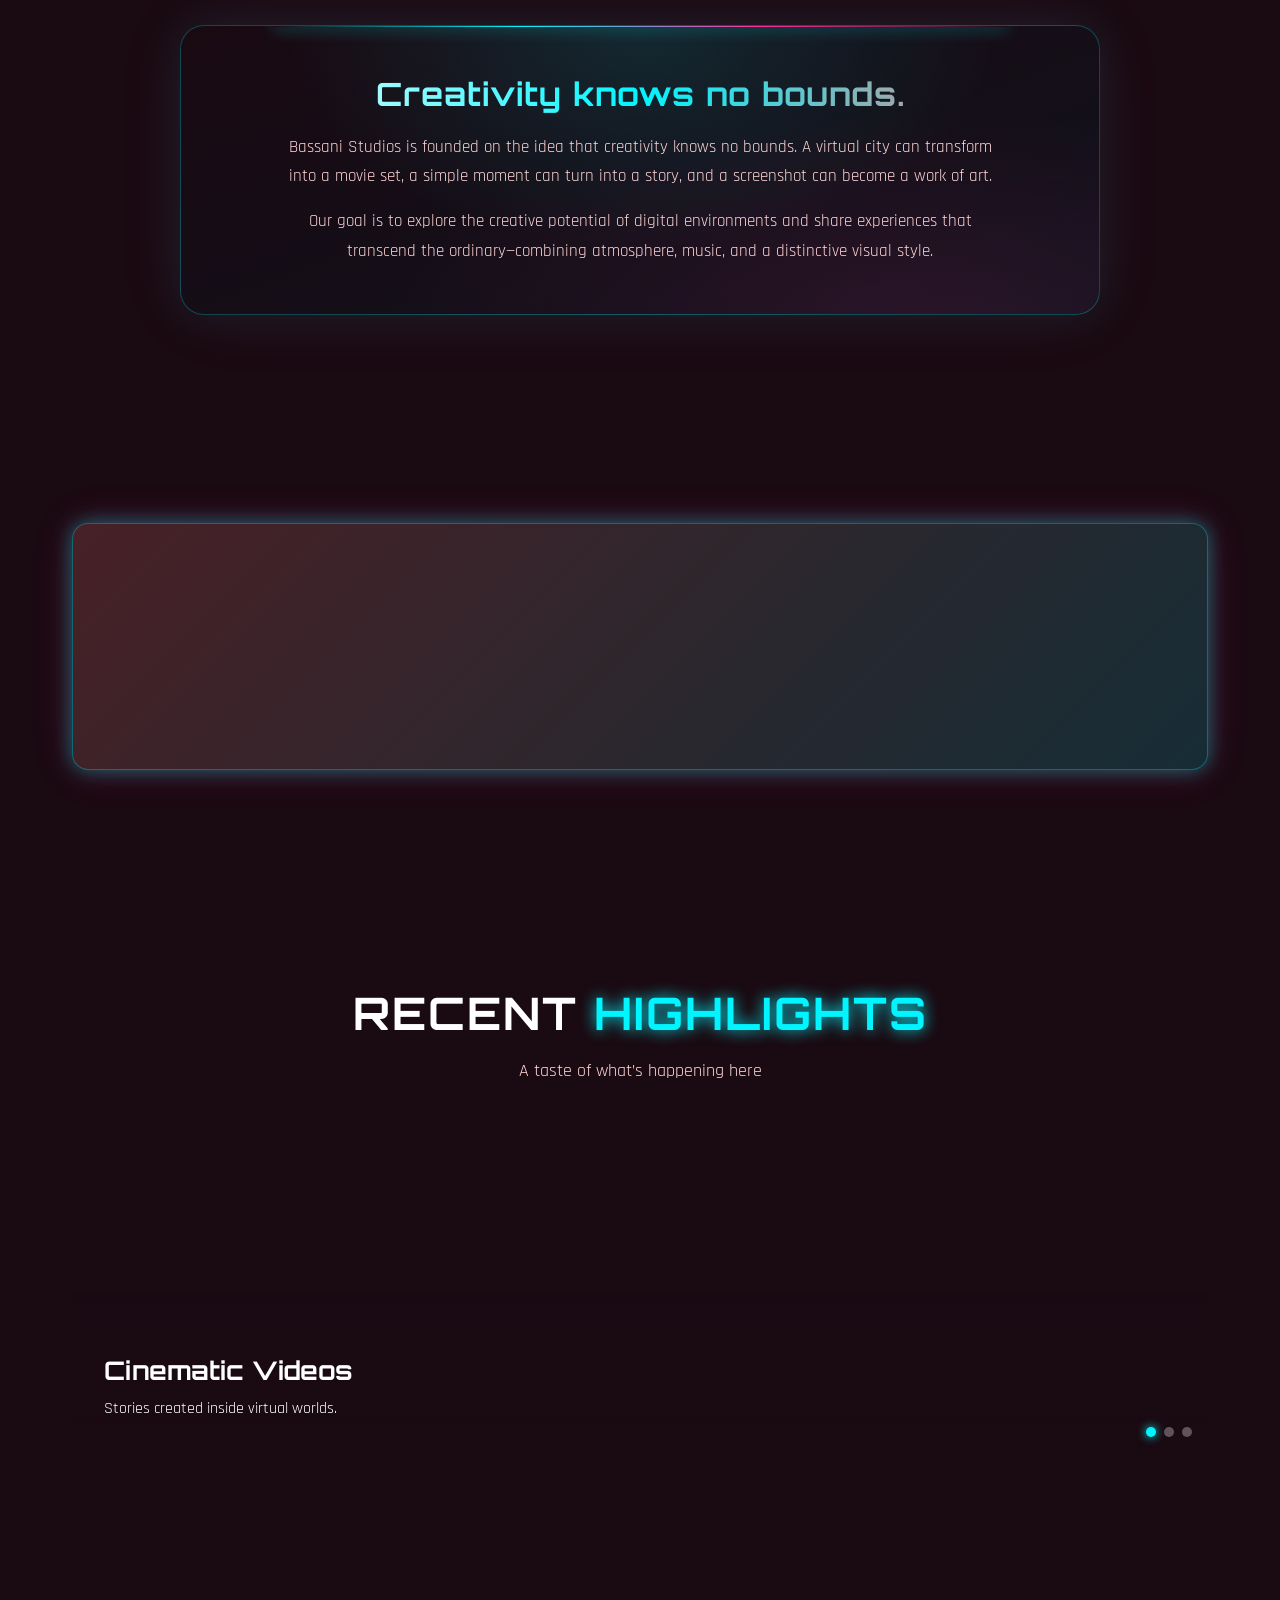
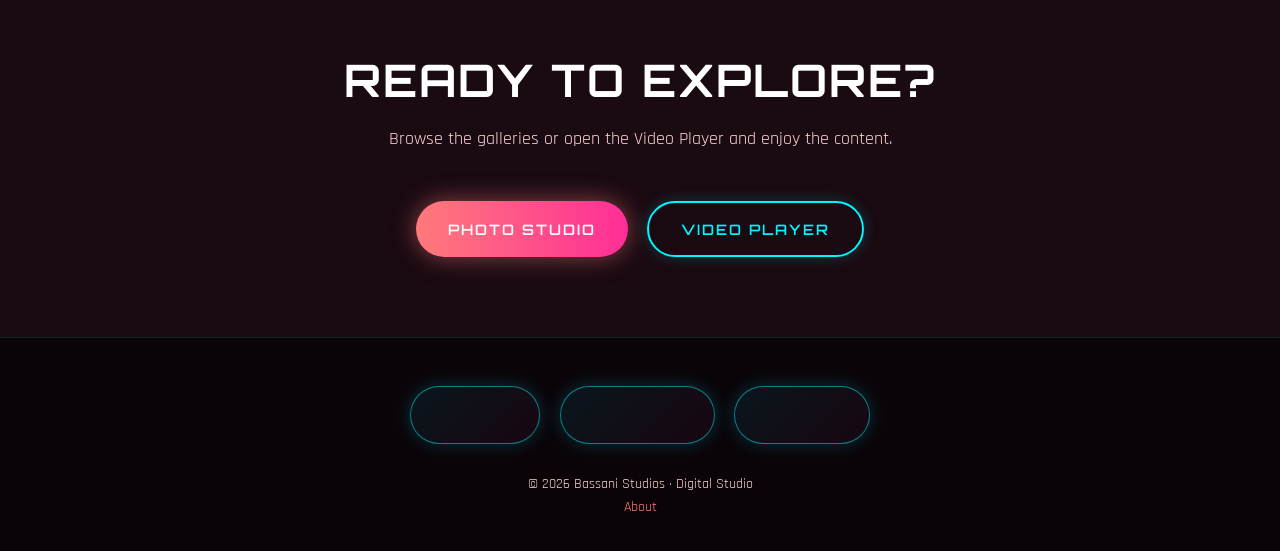
==== commit be2c2f8a: "Add files via upload" ====
--- a/index.html
+++ b/index.html
@@ -8,6 +8,8 @@
   <link rel="preconnect" href="https://fonts.googleapis.com">
   <link rel="preconnect" href="https://fonts.gstatic.com" crossorigin>
   <link href="https://fonts.googleapis.com/css2?family=Orbitron:wght@500;700;800&family=Rajdhani:wght@400;500;600;700&display=swap" rel="stylesheet">
+    <link rel="icon" type="image/jpeg" href="https://ik.imagekit.io/BassaniStudios/aLwpG.jpg">
+  <link rel="apple-touch-icon" href="https://ik.imagekit.io/BassaniStudios/aLwpG.jpg">
   <link rel="stylesheet" href="css/styles.css">
 </head>
 <body>
@@ -68,7 +70,7 @@
 
     <div class="gallery-grid">
       <a href="photo-studio.html" class="gallery-card">
-        <div class="card-img" style="background: linear-gradient(135deg, #FF7A7A33, #00F5FF22), url('https://images.unsplash.com/photo-1542751371-adc38448a05e?w=600&q=80') center/cover;"></div>
+        <div class="card-img" style="background-image: linear-gradient(to top, rgba(26,10,18,0.75), transparent 55%), url('https://ik.imagekit.io/BassaniStudios/ChatGPT%20Image%2026%20de%20set.%20de%202026,%2016_15_30.png'); background-size: cover; background-position: center;"></div>
         <span class="card-tag">Photos</span>
         <div class="card-body">
           <h3>Photo Studio</h3>
@@ -77,7 +79,7 @@
       </a>
 
       <a href="video-studio.html" class="gallery-card">
-        <div class="card-img" style="background: linear-gradient(135deg, #00F5FF33, #FF2E9722), url('https://images.unsplash.com/photo-1511512578047-dfb367046420?w=600&q=80') center/cover;"></div>
+        <div class="card-img" style="background-image: linear-gradient(to top, rgba(26,10,18,0.75), transparent 55%), url('https://ik.imagekit.io/BassaniStudios/ChatGPT%20Image%2026%20de%20set.%20de%202026,%2016_13_09.png'); background-size: cover; background-position: center;"></div>
         <span class="card-tag">Videos</span>
         <div class="card-body">
           <h3>Video Studio</h3>
@@ -86,7 +88,7 @@
       </a>
 
       <a href="crews-videos.html" class="gallery-card">
-        <div class="card-img" style="background: linear-gradient(135deg, #B026FF33, #FF7A7A22), url('https://images.unsplash.com/photo-1493711662062-fa541adb3fc8?w=600&q=80') center/cover;"></div>
+        <div class="card-img" style="background-image: linear-gradient(to top, rgba(26,10,18,0.75), transparent 55%), url('https://ik.imagekit.io/BassaniStudios/ChatGPT%20Image%2026%20de%20set.%20de%202026,%2016_16_55.png'); background-size: cover; background-position: center;"></div>
         <span class="card-tag">Crews</span>
         <div class="card-body">
           <h3>Crew Studio</h3>
@@ -95,7 +97,7 @@
       </a>
 
       <a href="bassani-studios.html" class="gallery-card">
-        <div class="card-img" style="background: linear-gradient(135deg, #FF2E9733, #00F5FF22), url('https://images.unsplash.com/photo-1550745165-9bc0b252726f?w=600&q=80') center/cover;"></div>
+        <div class="card-img" style="background-image: linear-gradient(to top, rgba(26,10,18,0.75), transparent 55%), url('https://ik.imagekit.io/BassaniStudios/ChatGPT%20Image%2026%20de%20set.%20de%202026,%2016_13_09.png'); background-size: cover; background-position: center;"></div>
         <span class="card-tag">Brand</span>
         <div class="card-body">
           <h3>Bassani Studios</h3>
@@ -135,19 +137,19 @@
 
     <div class="slides-container">
       <div class="slides">
-        <div class="slide" style="background-image: linear-gradient(to top, #1A0A12, transparent), url('https://ik.imagekit.io/BassaniStudios/ChatGPT%20Image%2026%20de%20set.%20de%202026,%2016_13_09.png');">
+        <div class="slide" style="background-image: linear-gradient(to top, rgba(26,10,18,0.85), transparent 50%), url('https://ik.imagekit.io/BassaniStudios/ChatGPT%20Image%2026%20de%20set.%20de%202026,%2016_13_09.png'); background-size: cover; background-position: center;">
           <div class="slide-content">
             <h3>Cinematic Videos</h3>
             <p>Stories created inside virtual worlds.</p>
           </div>
         </div>
-        <div class="slide" style="background-image: linear-gradient(to top, #1A0A12, transparent), url('https://ik.imagekit.io/BassaniStudios/ChatGPT%20Image%2026%20de%20set.%20de%202026,%2016_15_30.png');">
+        <div class="slide" style="background-image: linear-gradient(to top, rgba(26,10,18,0.85), transparent 50%), url('https://ik.imagekit.io/BassaniStudios/ChatGPT%20Image%2026%20de%20set.%20de%202026,%2016_15_30.png'); background-size: cover; background-position: center;">
           <div class="slide-content">
             <h3>Photo Sessions</h3>
             <p>Digital art and visual moments.</p>
           </div>
         </div>
-        <div class="slide" style="background-image: linear-gradient(to top, #1A0A12, transparent), url('https://ik.imagekit.io/BassaniStudios/ChatGPT%20Image%2026%20de%20set.%20de%202026,%2016_16_55.png');">
+        <div class="slide" style="background-image: linear-gradient(to top, rgba(26,10,18,0.85), transparent 50%), url('https://ik.imagekit.io/BassaniStudios/ChatGPT%20Image%2026%20de%20set.%20de%202026,%2016_16_55.png'); background-size: cover; background-position: center;">
           <div class="slide-content">
             <h3>Crew Collabs</h3>
             <p>Together in the Bassani style.</p>
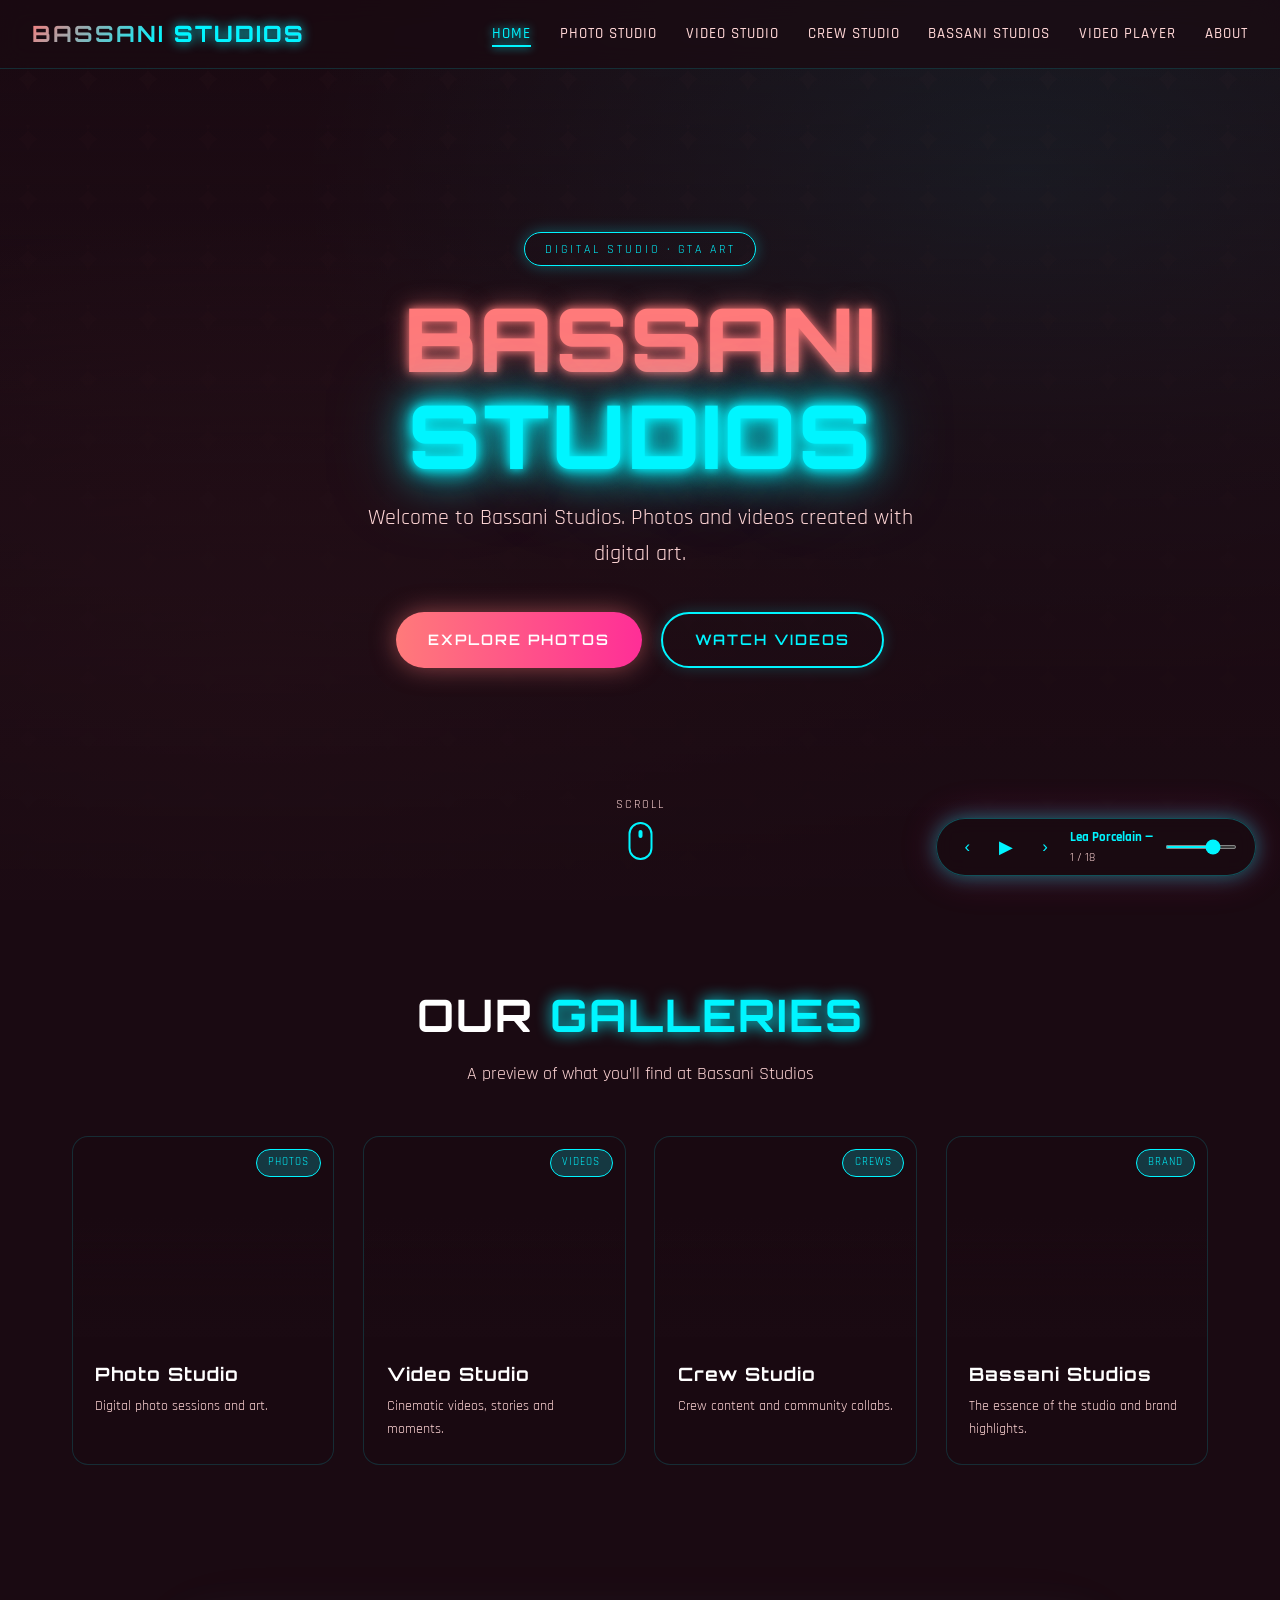
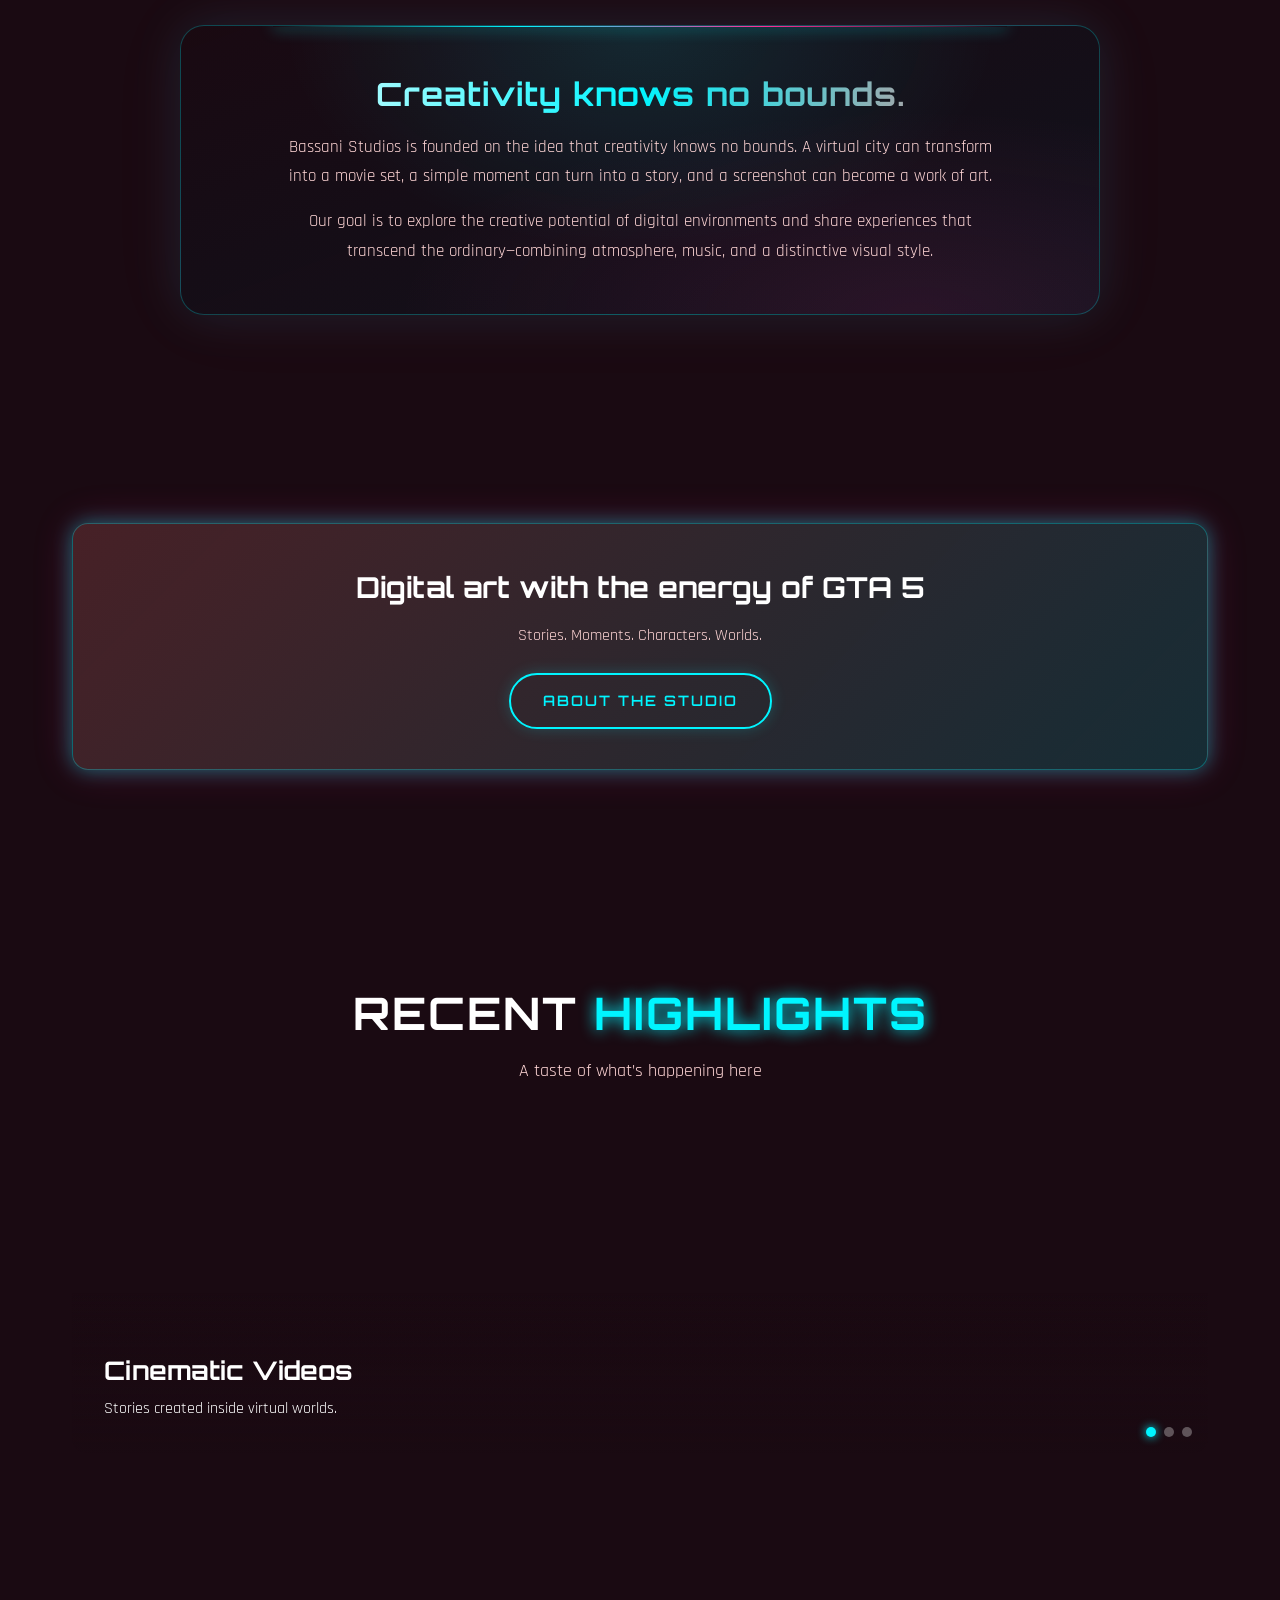
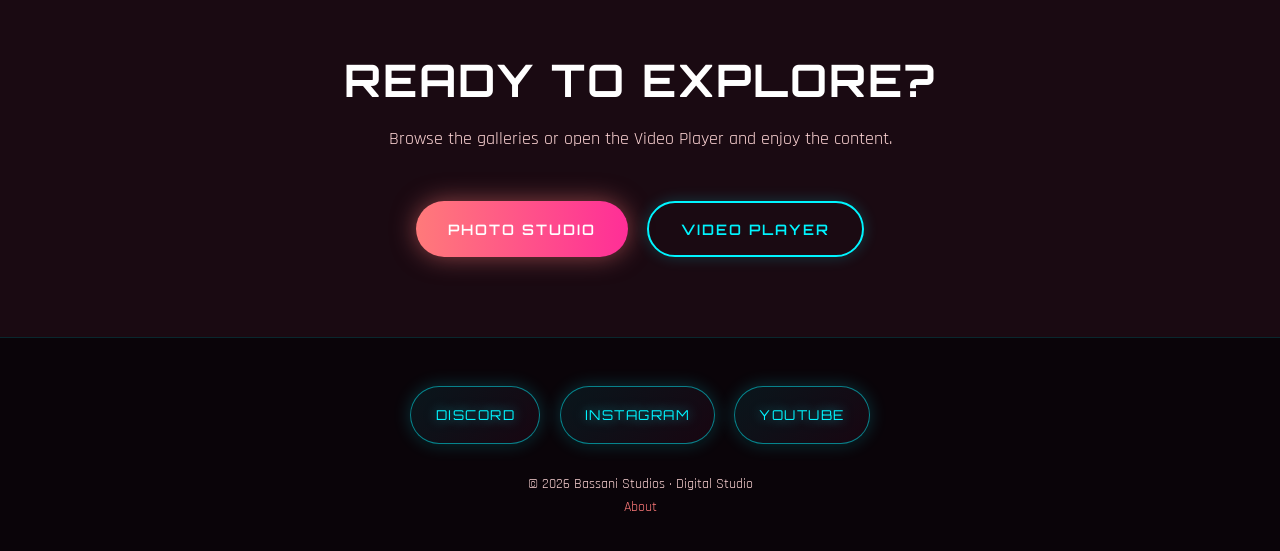
==== commit ac52bca5: "Add files via upload" ====
--- a/index.html
+++ b/index.html
@@ -97,7 +97,7 @@
       </a>
 
       <a href="bassani-studios.html" class="gallery-card">
-        <div class="card-img" style="background-image: linear-gradient(to top, rgba(26,10,18,0.75), transparent 55%), url('https://ik.imagekit.io/BassaniStudios/ChatGPT%20Image%2026%20de%20set.%20de%202026,%2016_13_09.png'); background-size: cover; background-position: center;"></div>
+        <div class="card-img" style="background-image: linear-gradient(to top, rgba(26,10,18,0.75), transparent 55%), url('https://ik.imagekit.io/BassaniStudios/b0c09199-002f-4d10-ba30-910fd2ddd3c9.png'); background-size: cover; background-position: center;"></div>
         <span class="card-tag">Brand</span>
         <div class="card-body">
           <h3>Bassani Studios</h3>
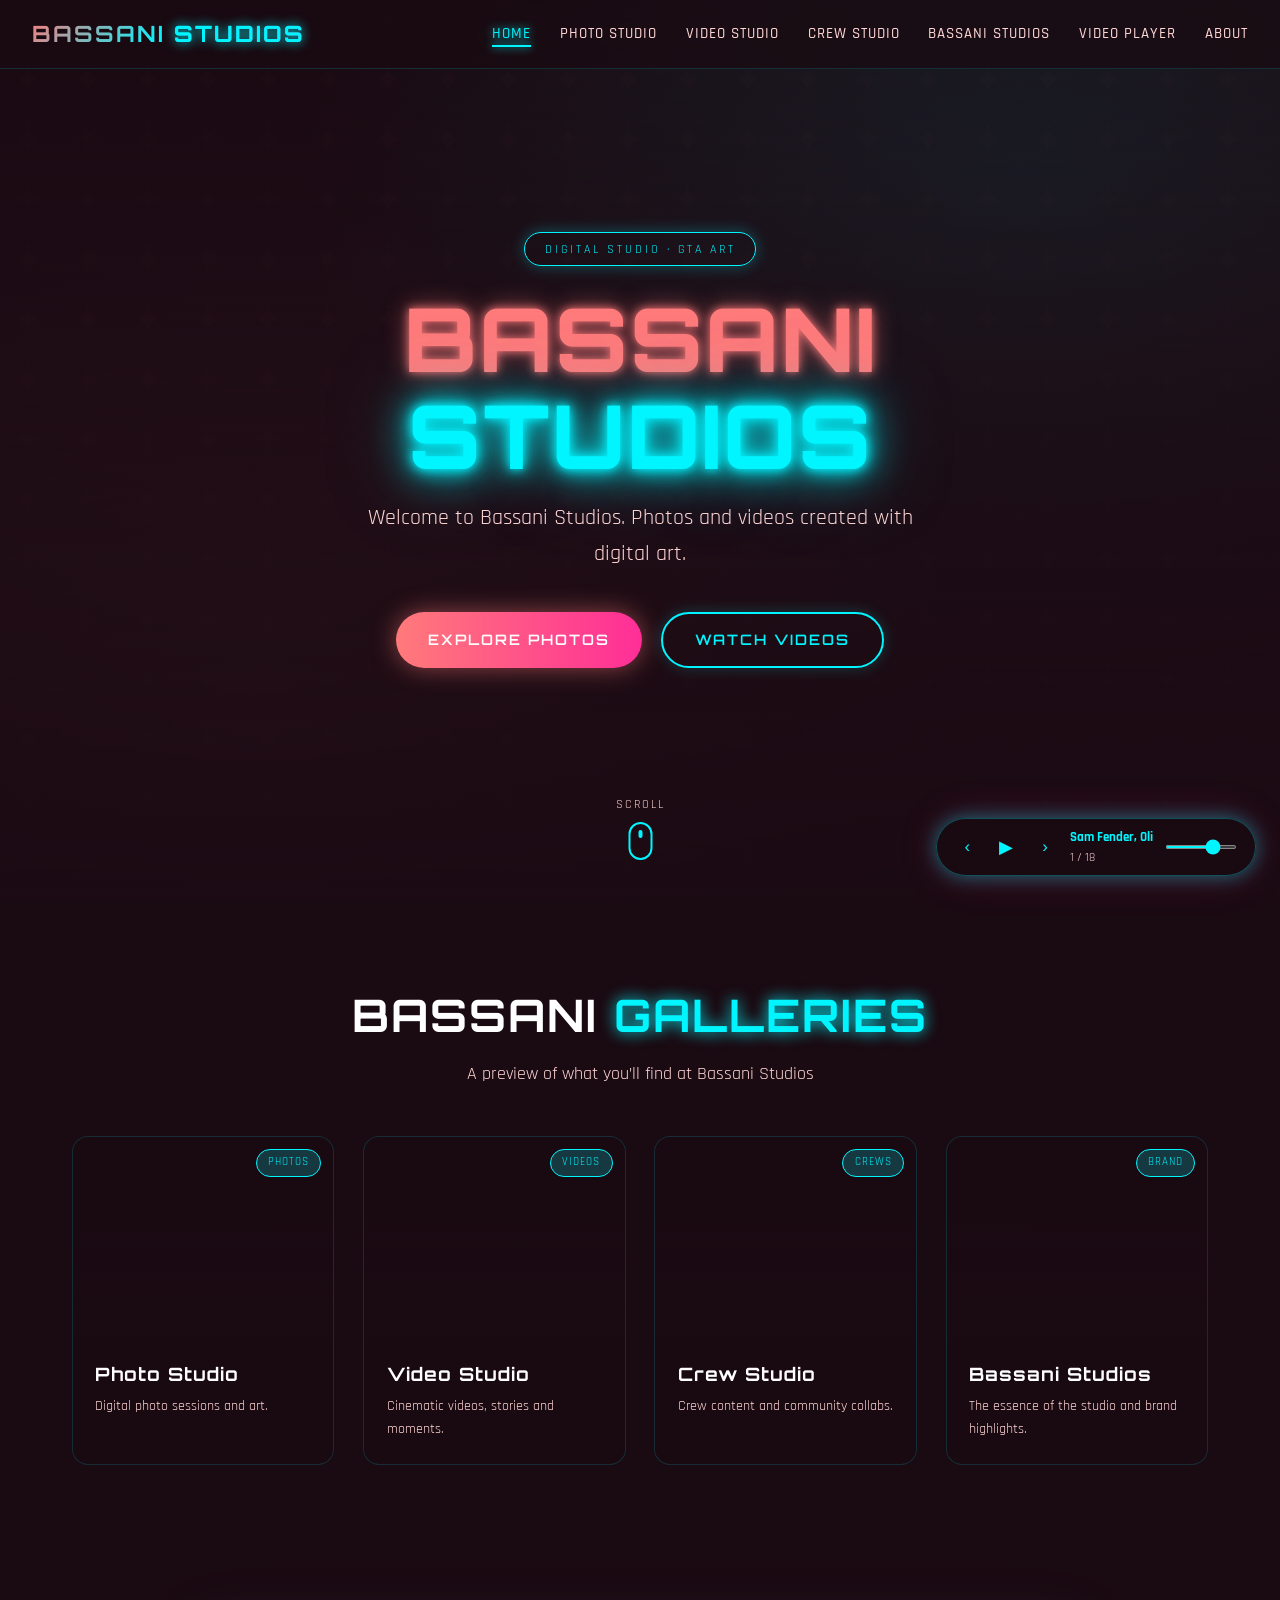
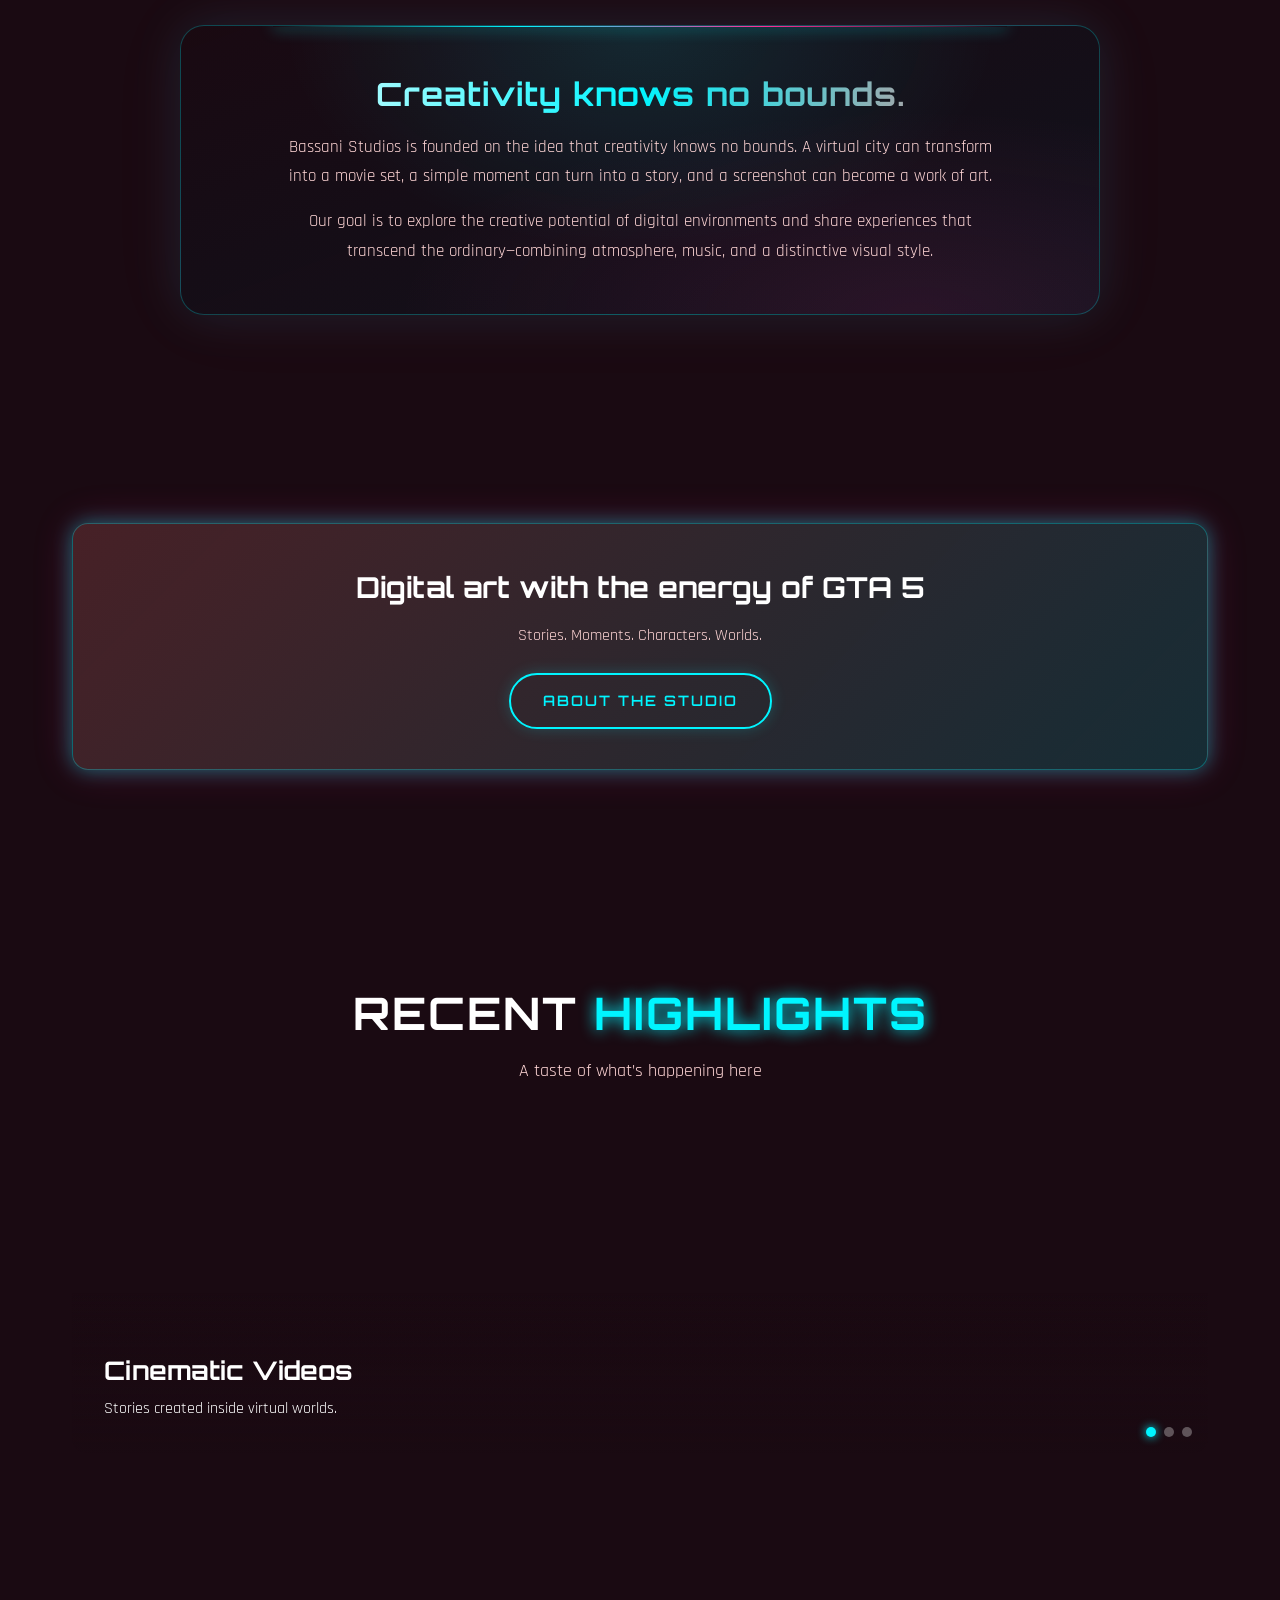
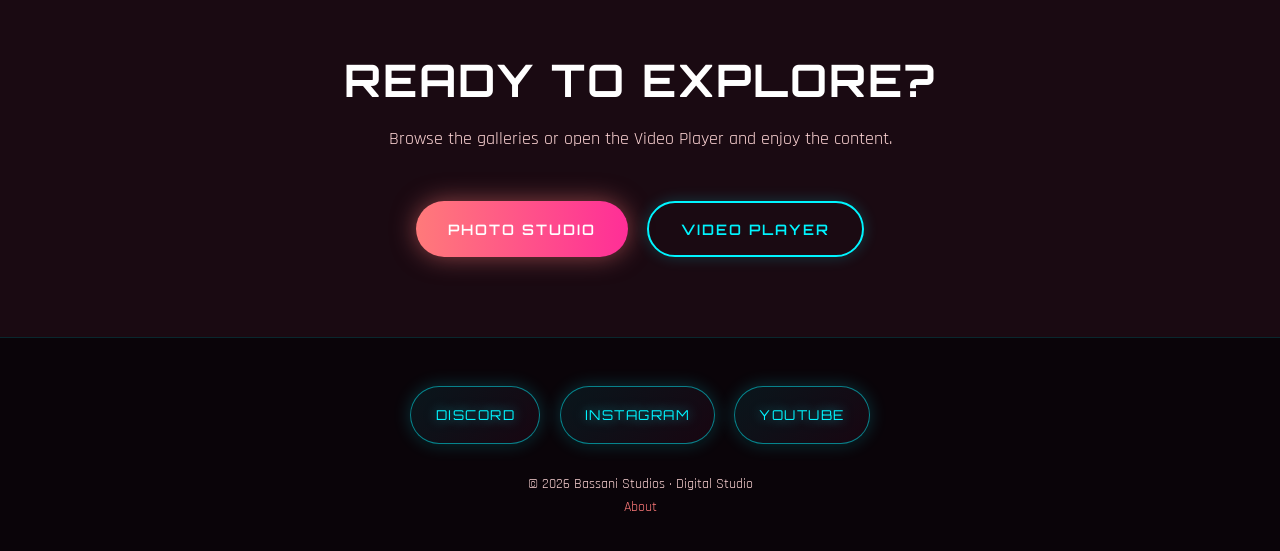
==== commit 0abbe107: "Update index.html" ====
--- a/index.html
+++ b/index.html
@@ -65,7 +65,7 @@
   </section>
 
   <section class="section" id="galleries">
-    <h2 class="section-title">Our <span class="neon">Galleries</span></h2>
+    <h2 class="section-title">Bassani <span class="neon">Galleries</span></h2>
     <p class="section-subtitle">A preview of what you’ll find at Bassani Studios</p>
 
     <div class="gallery-grid">
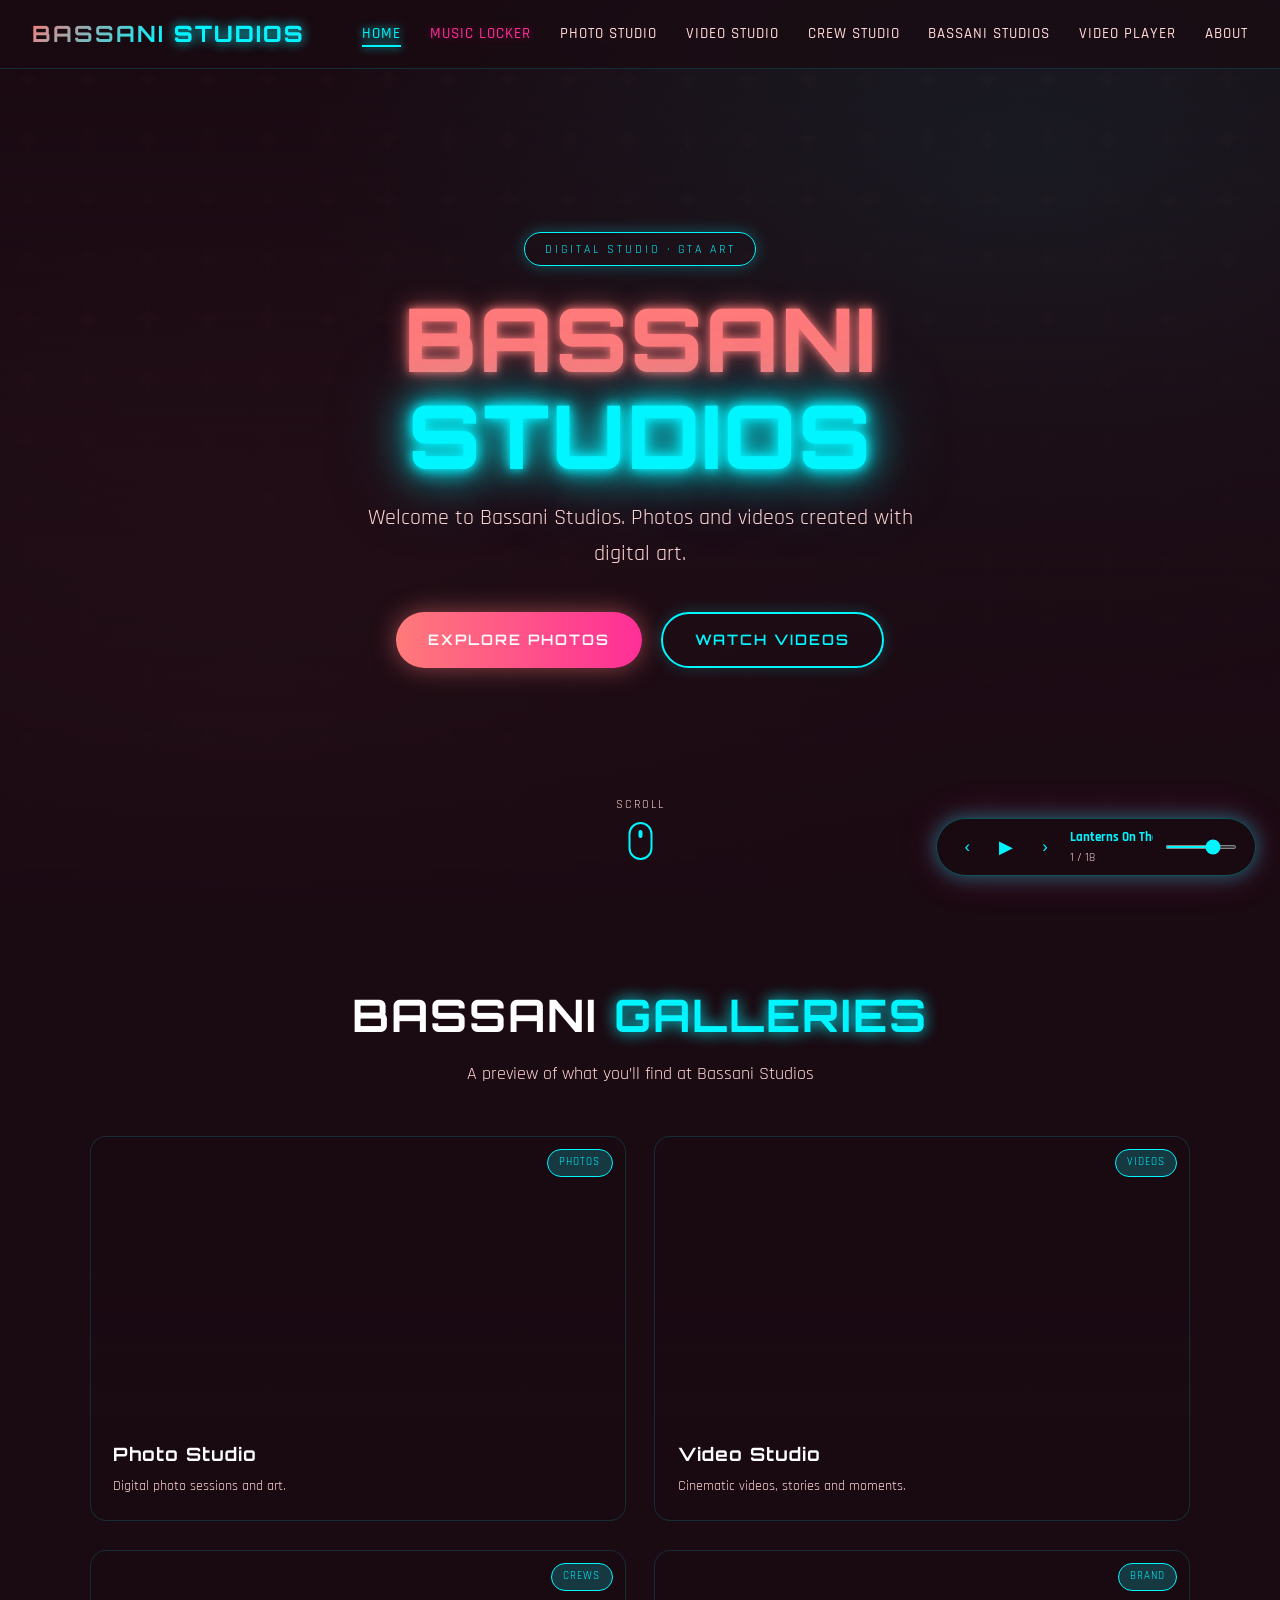
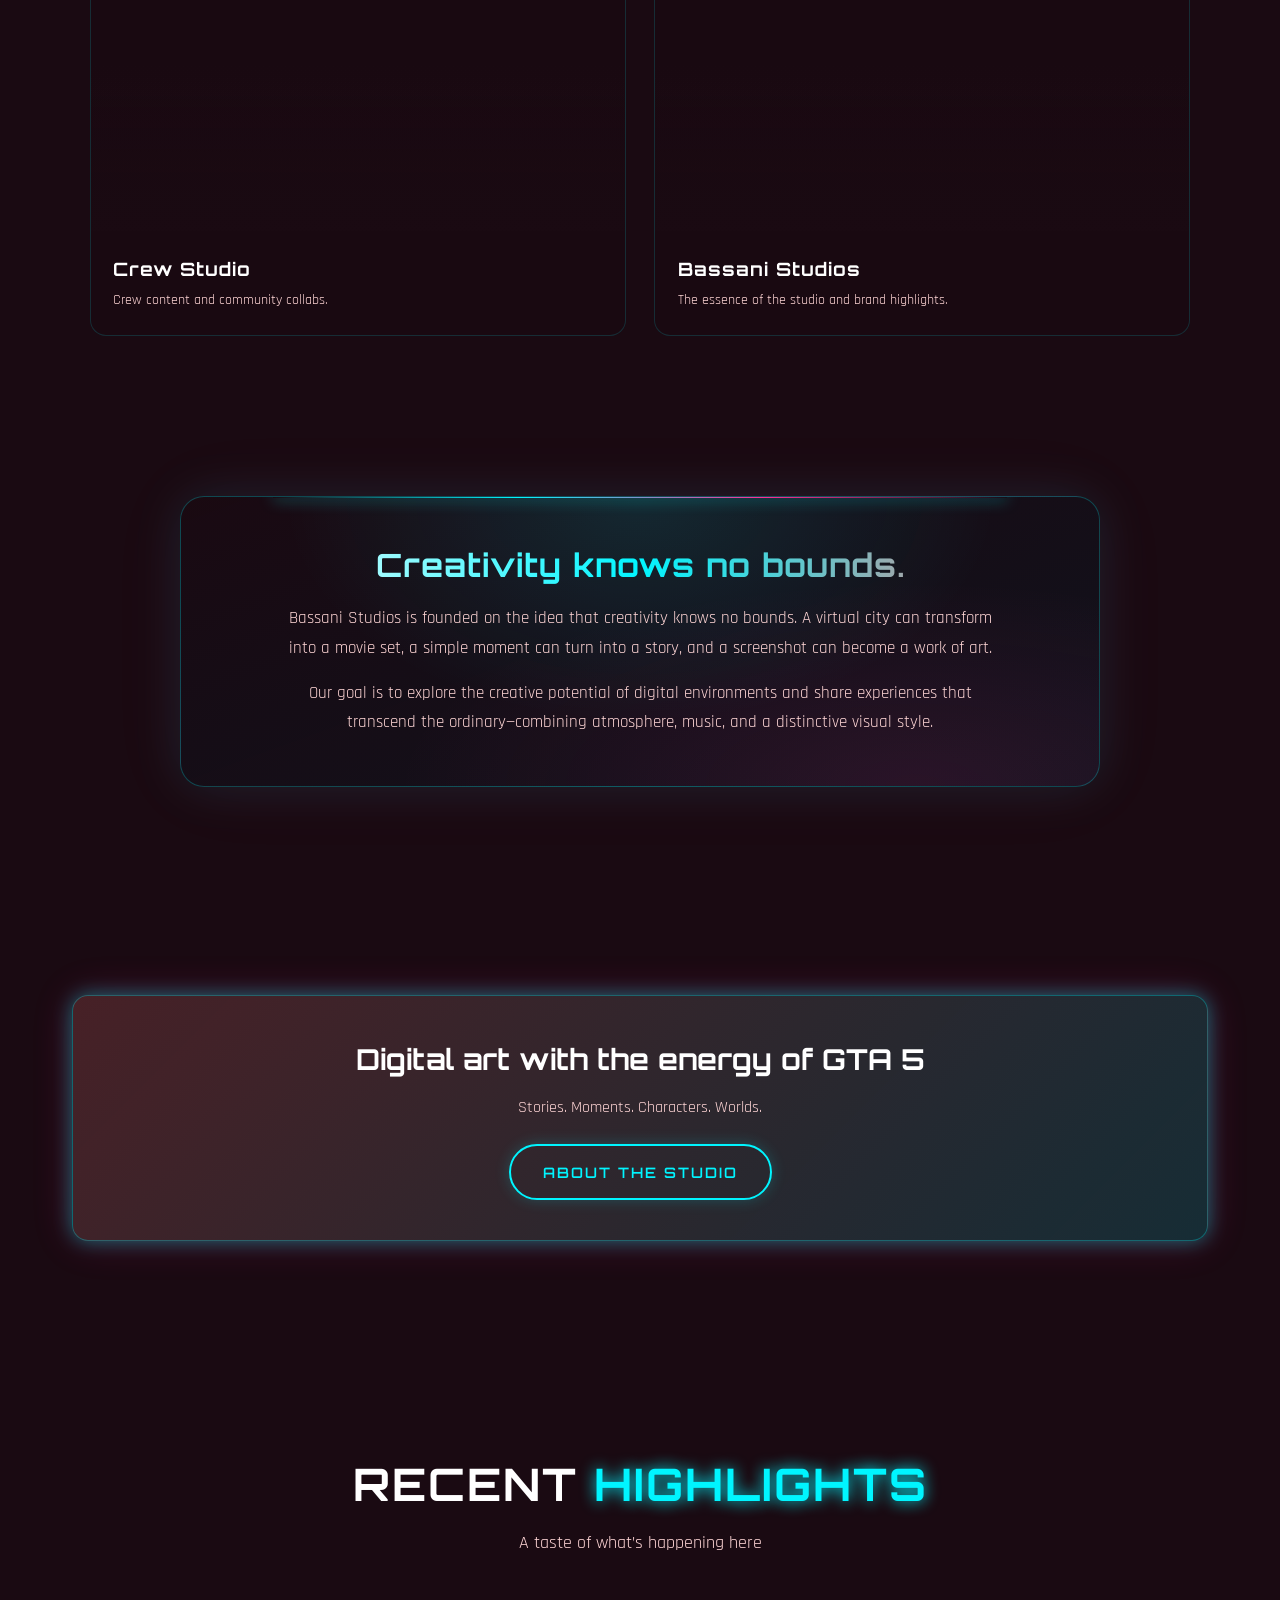
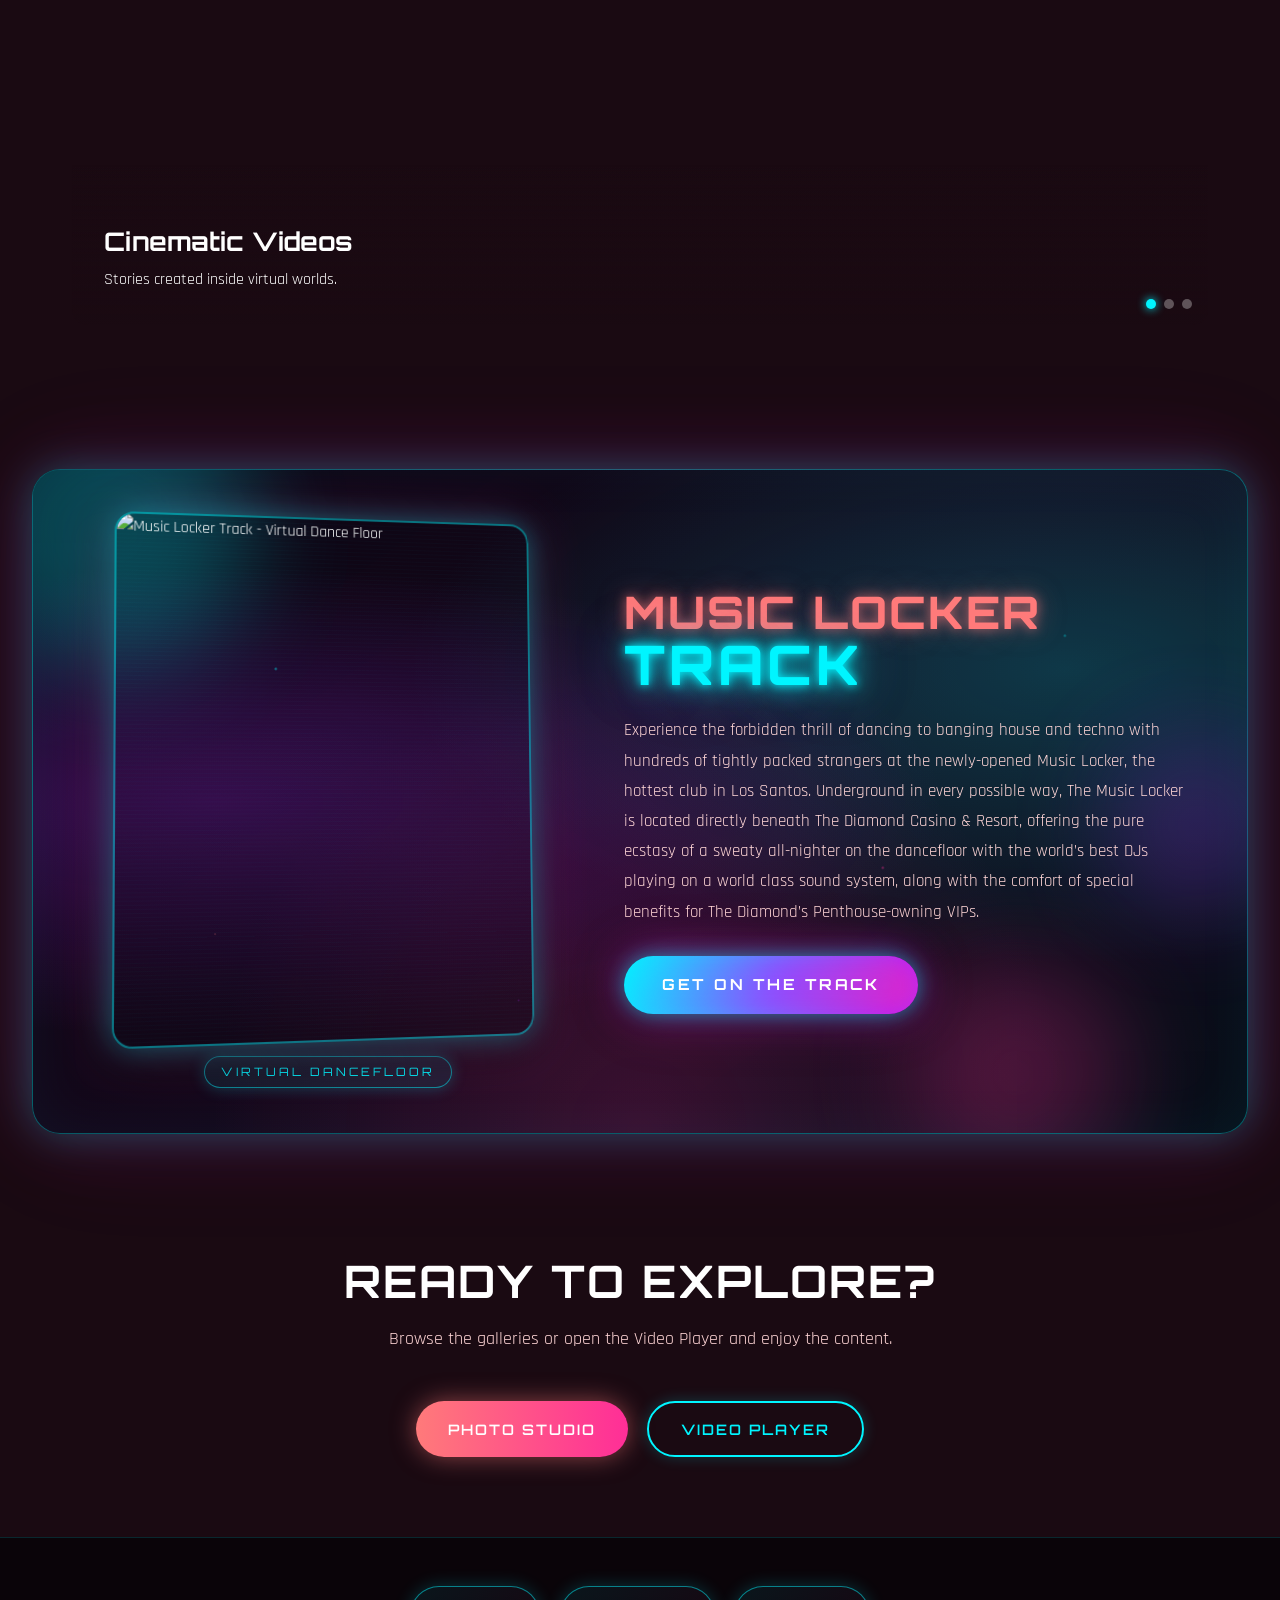
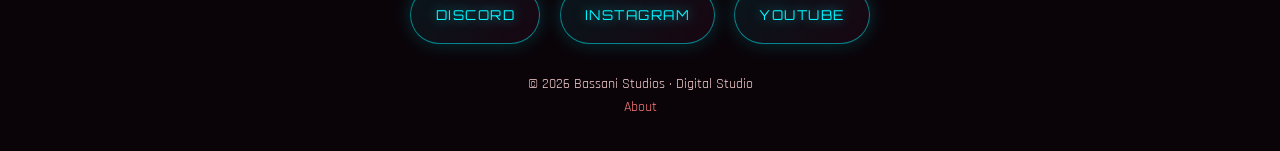
==== commit 1beb4557: "Add files via upload" ====
--- a/index.html
+++ b/index.html
@@ -32,6 +32,7 @@
     <button class="menu-toggle" aria-label="Menu">☰</button>
     <ul class="nav-links">
       <li><a href="index.html" class="active">Home</a></li>
+      <li><a href="music-locker.html" class="nav-ml">Music Locker</a></li>
       <li><a href="photo-studio.html">Photo Studio</a></li>
       <li><a href="video-studio.html">Video Studio</a></li>
       <li><a href="crews-videos.html">Crew Studio</a></li>
@@ -164,6 +165,43 @@
     </div>
   </section>
 
+  <!-- ========== MUSIC LOCKER TRACK BANNER ========== -->
+  <section class="section music-locker-section">
+    <div class="music-locker-banner">
+      <div class="ml-glow ml-glow-1"></div>
+      <div class="ml-glow ml-glow-2"></div>
+      <div class="ml-glow ml-glow-3"></div>
+      <div class="ml-particles"></div>
+
+      <div class="ml-banner-inner">
+        <div class="ml-image-side">
+          <div class="ml-image-frame">
+            <img src="https://ik.imagekit.io/BassaniStudios/e7jtjffyj1s91.jpg" alt="Music Locker Track - Virtual Dance Floor" class="ml-img">
+            <div class="ml-image-overlay"></div>
+            <div class="ml-scanline"></div>
+          </div>
+          <div class="ml-badge">VIRTUAL DANCEFLOOR</div>
+        </div>
+
+        <div class="ml-content-side">
+          <h2 class="ml-title">
+            <span class="ml-title-main">Music Locker</span>
+            <span class="ml-title-sub">Track</span>
+          </h2>
+          <p class="ml-desc">
+            Experience the forbidden thrill of dancing to banging house and techno with hundreds of tightly packed strangers at the newly-opened Music Locker, the hottest club in Los Santos. Underground in every possible way, The Music Locker is located directly beneath The Diamond Casino &amp; Resort, offering the pure ecstasy of a sweaty all-nighter on the dancefloor with the world’s best DJs playing on a world class sound system, along with the comfort of special benefits for The Diamond’s Penthouse-owning VIPs.
+          </p>
+          <a href="https://themusiclocker.com/" target="_blank" rel="noopener" class="btn-ml-cta">
+            <span class="btn-ml-text">Get on the track</span>
+            <span class="btn-ml-glow"></span>
+          </a>
+        </div>
+      </div>
+    </div>
+  </section>
+
+
+
   <section class="section text-center">
     <h2 class="section-title">Ready to explore?</h2>
     <p class="section-subtitle">Browse the galleries or open the Video Player and enjoy the content.</p>
--- a/css/styles.css
+++ b/css/styles.css
@@ -565,11 +565,13 @@
   font-size: 1.1rem;
 }
 
-/* Gallery cards grid */
+/* Gallery cards grid — 2x2, wider cards so images show more */
 .gallery-grid {
   display: grid;
-  grid-template-columns: repeat(auto-fit, minmax(260px, 1fr));
+  grid-template-columns: repeat(2, 1fr);
   gap: 1.8rem;
+  max-width: 1100px;
+  margin: 0 auto;
 }
 
 .gallery-card {
@@ -592,7 +594,7 @@
 }
 
 .gallery-card .card-img {
-  height: 200px;
+  height: 280px;
   background-size: cover;
   background-position: center;
   position: relative;
@@ -995,42 +997,306 @@
   color: var(--text-muted);
 }
 
+/* Nav Music Locker highlight */
+.nav-links a.nav-ml {
+  color: var(--pink-neon);
+  text-shadow: 0 0 8px rgba(255, 46, 151, 0.4);
+}
+.nav-links a.nav-ml:hover,
+.nav-links a.nav-ml.active {
+  color: var(--cyan);
+  text-shadow: 0 0 12px var(--cyan);
+}
+
+/* Anchor offset for fixed navbar */
+#music-locker {
+  scroll-margin-top: 90px;
+}
+
 /* ========== RESPONSIVE ========== */
+@media (max-width: 900px) {
+  .navbar {
+    padding: 0.85rem 1.2rem;
+  }
+
+  .logo {
+    font-size: 1.15rem;
+  }
+
+  .nav-links {
+    gap: 1.2rem;
+  }
+
+  .nav-links a {
+    font-size: 0.85rem;
+  }
+}
+
 @media (max-width: 768px) {
+  .navbar {
+    padding: 0.75rem 1rem;
+  }
+
   .nav-links {
     display: none;
     position: absolute;
     top: 100%;
     left: 0;
     right: 0;
-    background: rgba(26, 10, 18, 0.98);
+    background: rgba(18, 6, 14, 0.98);
+    backdrop-filter: blur(16px);
     flex-direction: column;
-    padding: 1.5rem;
-    gap: 1rem;
-    border-bottom: 1px solid rgba(0, 245, 255, 0.2);
+    padding: 1rem 1.2rem 1.4rem;
+    gap: 0.15rem;
+    border-bottom: 1px solid rgba(0, 245, 255, 0.25);
+    box-shadow: 0 12px 40px rgba(0, 0, 0, 0.55);
+    z-index: 999;
+    max-height: min(70vh, 520px);
+    overflow-y: auto;
+    -webkit-overflow-scrolling: touch;
   }
 
   .nav-links.open {
     display: flex;
+    animation: nav-slide-down 0.28s ease-out;
+  }
+
+  @keyframes nav-slide-down {
+    from { opacity: 0; transform: translateY(-8px); }
+    to { opacity: 1; transform: translateY(0); }
+  }
+
+  .nav-links li {
+    width: 100%;
+  }
+
+  .nav-links a {
+    display: block;
+    width: 100%;
+    padding: 0.75rem 0.6rem;
+    font-size: 0.95rem;
+    border-radius: 10px;
+    letter-spacing: 1.5px;
+  }
+
+  .nav-links a:hover,
+  .nav-links a.active {
+    background: rgba(0, 245, 255, 0.08);
+  }
+
+  .nav-links a::after {
+    display: none;
   }
 
   .menu-toggle {
-    display: block;
+    display: flex;
+    align-items: center;
+    justify-content: center;
+    width: 42px;
+    height: 42px;
+    font-size: 1.6rem;
+    border-radius: 10px;
+    border: 1px solid rgba(0, 245, 255, 0.35);
+    background: rgba(0, 245, 255, 0.06);
+    transition: background 0.25s, box-shadow 0.25s;
+  }
+
+  .menu-toggle:hover,
+  .menu-toggle[aria-expanded="true"] {
+    background: rgba(0, 245, 255, 0.15);
+    box-shadow: 0 0 15px rgba(0, 245, 255, 0.3);
   }
 
   .music-player {
-    bottom: 1rem;
-    right: 1rem;
-    max-width: 220px;
-    padding: 0.5rem 0.8rem;
+    bottom: 0.8rem;
+    right: 0.8rem;
+    left: auto;
+    max-width: calc(100vw - 1.6rem);
+    padding: 0.4rem 0.65rem;
+    gap: 0.15rem;
+  }
+
+  .music-player button {
+    width: 28px;
+    height: 28px;
+    font-size: 0.95rem;
+  }
+
+  .music-player #music-play {
+    width: 32px;
+    height: 32px;
+    font-size: 1.05rem;
+  }
+
+  .music-info {
+    font-size: 0.68rem;
+    max-width: 90px;
+  }
+
+  .music-info strong {
+    font-size: 0.75rem;
+  }
+
+  .music-vol {
+    max-width: 60px;
+  }
+
+  .hero {
+    min-height: 100svh;
+    padding-top: 4rem;
+  }
+
+  .hero-content {
+    padding: 1.2rem 1rem;
   }
 
   .hero h1 {
-    font-size: 2.4rem;
+    font-size: clamp(2rem, 10vw, 2.6rem);
+  }
+
+  .hero-sub {
+    font-size: 1.05rem;
+    margin-bottom: 1.8rem;
+  }
+
+  .hero-badge {
+    font-size: 0.68rem;
+    padding: 0.35rem 0.9rem;
+    letter-spacing: 2px;
+  }
+
+  .cta-group {
+    gap: 0.9rem;
+  }
+
+  .btn {
+    padding: 0.8rem 1.5rem;
+    font-size: 0.82rem;
+    letter-spacing: 1.5px;
   }
 
   .section {
-    padding: 3.5rem 1.2rem;
+    padding: 3rem 1rem;
+  }
+
+  .section-title {
+    font-size: clamp(1.5rem, 6vw, 2rem);
+  }
+
+  .section-subtitle {
+    font-size: 1rem;
+    margin-bottom: 2rem;
+    padding: 0 0.5rem;
+  }
+
+  .gallery-grid {
+    grid-template-columns: 1fr;
+    gap: 1.2rem;
+  }
+
+  .gallery-card .card-img {
+    height: 220px;
+  }
+
+  .slides-container {
+    height: 260px;
+    margin: 1.2rem 0;
+  }
+
+  .slide {
+    padding: 1.4rem;
+  }
+
+  .slide-content h3 {
+    font-size: 1.3rem;
+  }
+
+  .banner-3d-inner {
+    padding: 1.8rem 1.3rem;
+  }
+
+  .banner-3d h2 {
+    font-size: 1.35rem;
+  }
+
+  .vision-banner {
+    padding: 1.8rem 1.2rem;
+    border-radius: 18px;
+  }
+
+  .scroll-indicator {
+    bottom: 1.5rem;
+  }
+
+  footer {
+    padding: 2.2rem 1rem 5.5rem;
+  }
+
+  .social-links {
+    gap: 0.8rem;
+  }
+
+  .social-links a {
+    min-width: 110px;
+    height: 48px;
+    padding: 0 1rem;
+    font-size: 0.75rem;
+  }
+
+  #music-locker {
+    scroll-margin-top: 70px;
+  }
+}
+
+@media (max-width: 480px) {
+  .logo {
+    font-size: 1rem;
+    letter-spacing: 1px;
+  }
+
+  .hero h1 {
+    font-size: 1.9rem;
+  }
+
+  .cta-group {
+    flex-direction: column;
+    align-items: stretch;
+    width: 100%;
+    max-width: 280px;
+    margin: 0 auto;
+  }
+
+  .btn {
+    justify-content: center;
+    width: 100%;
+  }
+
+  .music-player {
+    bottom: 0.6rem;
+    right: 0.5rem;
+    padding: 0.35rem 0.5rem;
+  }
+
+  .music-info {
+    display: none;
+  }
+
+  .music-vol {
+    max-width: 50px;
+  }
+
+  .gallery-card .card-img {
+    height: 190px;
+  }
+
+  .slides-container {
+    height: 220px;
+  }
+
+  .social-links a {
+    min-width: 100px;
+    height: 44px;
+    font-size: 0.7rem;
   }
 }
 
@@ -1230,3 +1496,584 @@
     grid-template-columns: 1fr;
   }
 }
+
+/* ========== MUSIC LOCKER TRACK BANNER ========== */
+.music-locker-section {
+  max-width: 1280px;
+  padding-top: 2rem;
+  padding-bottom: 2rem;
+}
+
+.music-locker-banner {
+  position: relative;
+  border-radius: 28px;
+  overflow: hidden;
+  perspective: 1200px;
+  transform-style: preserve-3d;
+  background:
+    radial-gradient(ellipse at 15% 50%, rgba(176, 38, 255, 0.25) 0%, transparent 50%),
+    radial-gradient(ellipse at 85% 30%, rgba(0, 245, 255, 0.2) 0%, transparent 45%),
+    radial-gradient(ellipse at 50% 100%, rgba(255, 46, 151, 0.18) 0%, transparent 50%),
+    linear-gradient(145deg, rgba(12, 5, 18, 0.98) 0%, rgba(20, 8, 28, 0.95) 50%, rgba(8, 15, 25, 0.98) 100%);
+  border: 1px solid rgba(0, 245, 255, 0.35);
+  box-shadow:
+    0 0 40px rgba(0, 245, 255, 0.25),
+    0 0 80px rgba(255, 46, 151, 0.15),
+    0 0 120px rgba(176, 38, 255, 0.1),
+    inset 0 0 60px rgba(0, 245, 255, 0.05);
+  animation: ml-banner-float 8s ease-in-out infinite;
+  min-height: 480px;
+}
+
+.music-locker-banner:hover {
+  animation-play-state: paused;
+  transform: rotateY(-2deg) rotateX(1.5deg) scale(1.01);
+  box-shadow:
+    0 0 60px rgba(0, 245, 255, 0.4),
+    0 0 100px rgba(255, 46, 151, 0.25),
+    0 25px 50px rgba(0, 0, 0, 0.4),
+    inset 0 0 80px rgba(0, 245, 255, 0.08);
+  transition: transform 0.6s ease, box-shadow 0.6s ease;
+}
+
+@keyframes ml-banner-float {
+  0%, 100% { transform: translateY(0) rotateX(0deg) rotateY(0deg); }
+  25% { transform: translateY(-10px) rotateX(1.2deg) rotateY(-1.5deg); }
+  50% { transform: translateY(-5px) rotateX(0deg) rotateY(1.8deg); }
+  75% { transform: translateY(-12px) rotateX(-1deg) rotateY(-1deg); }
+}
+
+/* Ambient glow orbs */
+.ml-glow {
+  position: absolute;
+  border-radius: 50%;
+  filter: blur(50px);
+  pointer-events: none;
+  z-index: 0;
+  opacity: 0.55;
+  animation: ml-glow-pulse 5s ease-in-out infinite;
+}
+
+.ml-glow-1 {
+  width: 280px;
+  height: 280px;
+  background: rgba(0, 245, 255, 0.5);
+  top: -80px;
+  left: -60px;
+  animation-delay: 0s;
+}
+
+.ml-glow-2 {
+  width: 220px;
+  height: 220px;
+  background: rgba(255, 46, 151, 0.45);
+  bottom: -50px;
+  right: 10%;
+  animation-delay: -1.8s;
+}
+
+.ml-glow-3 {
+  width: 180px;
+  height: 180px;
+  background: rgba(176, 38, 255, 0.4);
+  top: 40%;
+  right: -40px;
+  animation-delay: -3.2s;
+}
+
+@keyframes ml-glow-pulse {
+  0%, 100% { opacity: 0.4; transform: scale(1); }
+  50% { opacity: 0.75; transform: scale(1.15); }
+}
+
+/* Subtle particle dots */
+.ml-particles {
+  position: absolute;
+  inset: 0;
+  background-image:
+    radial-gradient(2px 2px at 20% 30%, rgba(0, 245, 255, 0.7), transparent),
+    radial-gradient(2px 2px at 70% 60%, rgba(255, 46, 151, 0.6), transparent),
+    radial-gradient(1.5px 1.5px at 40% 80%, rgba(176, 38, 255, 0.5), transparent),
+    radial-gradient(2px 2px at 85% 25%, rgba(0, 245, 255, 0.5), transparent),
+    radial-gradient(1.5px 1.5px at 15% 70%, rgba(255, 122, 122, 0.5), transparent);
+  background-size: 100% 100%;
+  animation: ml-particles-drift 12s linear infinite;
+  pointer-events: none;
+  z-index: 1;
+  opacity: 0.7;
+}
+
+@keyframes ml-particles-drift {
+  0% { background-position: 0 0, 0 0, 0 0, 0 0, 0 0; }
+  100% { background-position: 30px -40px, -20px 25px, 15px -30px, -25px 15px, 20px 35px; }
+}
+
+.ml-banner-inner {
+  position: relative;
+  z-index: 2;
+  display: grid;
+  grid-template-columns: 1.05fr 1.2fr;
+  gap: 2.5rem;
+  align-items: center;
+  padding: 2.8rem 2.5rem;
+  min-height: 480px;
+}
+
+/* Image side */
+.ml-image-side {
+  position: relative;
+  display: flex;
+  flex-direction: column;
+  align-items: center;
+}
+
+.ml-image-frame {
+  position: relative;
+  width: 100%;
+  max-width: 420px;
+  border-radius: 20px;
+  overflow: hidden;
+  border: 2px solid rgba(0, 245, 255, 0.45);
+  box-shadow:
+    0 0 30px rgba(0, 245, 255, 0.35),
+    0 0 60px rgba(255, 46, 151, 0.2),
+    0 15px 40px rgba(0, 0, 0, 0.5);
+  transform: perspective(800px) rotateY(6deg) rotateX(2deg);
+  transition: transform 0.5s ease, box-shadow 0.5s ease;
+  animation: ml-img-float 6s ease-in-out infinite;
+}
+
+.music-locker-banner:hover .ml-image-frame {
+  transform: perspective(800px) rotateY(0deg) rotateX(0deg) scale(1.03);
+  box-shadow:
+    0 0 45px rgba(0, 245, 255, 0.55),
+    0 0 90px rgba(255, 46, 151, 0.3),
+    0 20px 50px rgba(0, 0, 0, 0.55);
+}
+
+@keyframes ml-img-float {
+  0%, 100% { transform: perspective(800px) rotateY(6deg) rotateX(2deg) translateY(0); }
+  50% { transform: perspective(800px) rotateY(4deg) rotateX(1deg) translateY(-8px); }
+}
+
+.ml-img {
+  display: block;
+  width: 100%;
+  height: auto;
+  aspect-ratio: 4 / 5;
+  object-fit: cover;
+  object-position: center;
+}
+
+.ml-image-overlay {
+  position: absolute;
+  inset: 0;
+  background: linear-gradient(
+    180deg,
+    transparent 40%,
+    rgba(12, 5, 18, 0.35) 100%
+  );
+  pointer-events: none;
+}
+
+.ml-scanline {
+  position: absolute;
+  inset: 0;
+  background: repeating-linear-gradient(
+    0deg,
+    transparent,
+    transparent 3px,
+    rgba(0, 245, 255, 0.03) 3px,
+    rgba(0, 245, 255, 0.03) 4px
+  );
+  pointer-events: none;
+  animation: ml-scan 4s linear infinite;
+  opacity: 0.6;
+}
+
+@keyframes ml-scan {
+  0% { background-position: 0 0; }
+  100% { background-position: 0 40px; }
+}
+
+.ml-badge {
+  margin-top: 1.1rem;
+  font-family: var(--font-display);
+  font-size: 0.72rem;
+  letter-spacing: 3px;
+  text-transform: uppercase;
+  color: var(--cyan);
+  padding: 0.35rem 1rem;
+  border: 1px solid rgba(0, 245, 255, 0.5);
+  border-radius: 30px;
+  background: rgba(0, 245, 255, 0.08);
+  box-shadow: 0 0 15px rgba(0, 245, 255, 0.25);
+  animation: neon-pulse 2.2s ease-in-out infinite;
+}
+
+/* Content side */
+.ml-content-side {
+  display: flex;
+  flex-direction: column;
+  gap: 1.4rem;
+  padding-right: 0.5rem;
+}
+
+.ml-title {
+  font-family: var(--font-display);
+  line-height: 1.05;
+  margin: 0;
+}
+
+.ml-title-main {
+  display: block;
+  font-size: clamp(1.9rem, 3.8vw, 2.8rem);
+  font-weight: 800;
+  letter-spacing: 2px;
+  text-transform: uppercase;
+  color: var(--salmon);
+  text-shadow:
+    0 0 12px rgba(255, 122, 122, 0.7),
+    0 0 30px rgba(255, 122, 122, 0.4);
+}
+
+.ml-title-sub {
+  display: block;
+  font-size: clamp(2.2rem, 4.5vw, 3.4rem);
+  font-weight: 800;
+  letter-spacing: 4px;
+  text-transform: uppercase;
+  color: var(--cyan);
+  text-shadow:
+    0 0 10px var(--cyan),
+    0 0 25px var(--cyan),
+    0 0 50px rgba(0, 245, 255, 0.5),
+    0 0 80px rgba(255, 46, 151, 0.25);
+  animation: ml-title-flicker 5s infinite;
+}
+
+@keyframes ml-title-flicker {
+  0%, 18%, 22%, 25%, 53%, 57%, 100% {
+    opacity: 1;
+    text-shadow:
+      0 0 10px var(--cyan),
+      0 0 25px var(--cyan),
+      0 0 50px rgba(0, 245, 255, 0.5),
+      0 0 80px rgba(255, 46, 151, 0.25);
+  }
+  20%, 24%, 55% {
+    opacity: 0.85;
+    text-shadow: 0 0 8px var(--cyan);
+  }
+}
+
+.ml-desc {
+  font-size: clamp(0.95rem, 1.6vw, 1.08rem);
+  color: var(--text-muted);
+  line-height: 1.75;
+  max-width: 560px;
+}
+
+/* Neon CTA button */
+.btn-ml-cta {
+  position: relative;
+  display: inline-flex;
+  align-items: center;
+  justify-content: center;
+  align-self: flex-start;
+  margin-top: 0.4rem;
+  padding: 1.05rem 2.4rem;
+  font-family: var(--font-display);
+  font-size: 0.95rem;
+  font-weight: 700;
+  letter-spacing: 2.5px;
+  text-transform: uppercase;
+  text-decoration: none;
+  color: #fff;
+  border: none;
+  border-radius: 50px;
+  cursor: pointer;
+  overflow: hidden;
+  background: linear-gradient(110deg, #00F5FF 0%, #B026FF 45%, #FF2E97 100%);
+  background-size: 200% 200%;
+  box-shadow:
+    0 0 20px rgba(0, 245, 255, 0.5),
+    0 0 40px rgba(176, 38, 255, 0.35),
+    0 0 60px rgba(255, 46, 151, 0.25),
+    0 8px 25px rgba(0, 0, 0, 0.4);
+  transform: perspective(600px) translateZ(0);
+  transition: all 0.4s cubic-bezier(0.175, 0.885, 0.32, 1.275);
+  animation: ml-btn-gradient 4s ease infinite, ml-btn-pulse 2.5s ease-in-out infinite;
+}
+
+.btn-ml-cta:hover {
+  transform: perspective(600px) translateZ(12px) scale(1.06) translateY(-3px);
+  box-shadow:
+    0 0 30px rgba(0, 245, 255, 0.75),
+    0 0 60px rgba(176, 38, 255, 0.5),
+    0 0 90px rgba(255, 46, 151, 0.4),
+    0 12px 35px rgba(0, 0, 0, 0.45);
+}
+
+.btn-ml-cta:active {
+  transform: perspective(600px) translateZ(4px) scale(1.02);
+}
+
+@keyframes ml-btn-gradient {
+  0% { background-position: 0% 50%; }
+  50% { background-position: 100% 50%; }
+  100% { background-position: 0% 50%; }
+}
+
+@keyframes ml-btn-pulse {
+  0%, 100% {
+    box-shadow:
+      0 0 20px rgba(0, 245, 255, 0.5),
+      0 0 40px rgba(176, 38, 255, 0.35),
+      0 0 60px rgba(255, 46, 151, 0.25),
+      0 8px 25px rgba(0, 0, 0, 0.4);
+  }
+  50% {
+    box-shadow:
+      0 0 30px rgba(0, 245, 255, 0.7),
+      0 0 55px rgba(176, 38, 255, 0.5),
+      0 0 80px rgba(255, 46, 151, 0.35),
+      0 8px 25px rgba(0, 0, 0, 0.4);
+  }
+}
+
+.btn-ml-text {
+  position: relative;
+  z-index: 2;
+}
+
+.btn-ml-glow {
+  position: absolute;
+  inset: -2px;
+  border-radius: 50px;
+  background: linear-gradient(110deg, #00F5FF, #B026FF, #FF2E97);
+  filter: blur(12px);
+  opacity: 0.55;
+  z-index: 0;
+  animation: ml-btn-glow 2.5s ease-in-out infinite;
+}
+
+@keyframes ml-btn-glow {
+  0%, 100% { opacity: 0.45; }
+  50% { opacity: 0.8; }
+}
+
+/* Responsive */
+@media (max-width: 900px) {
+  .ml-banner-inner {
+    grid-template-columns: 1fr;
+    gap: 2rem;
+    padding: 2rem 1.6rem;
+    min-height: auto;
+  }
+
+  .ml-image-frame {
+    max-width: 340px;
+    transform: perspective(800px) rotateY(0deg) rotateX(0deg);
+  }
+
+  .ml-image-side {
+    order: 0;
+  }
+
+  .ml-content-side {
+    order: 1;
+    text-align: center;
+    align-items: center;
+    padding-right: 0;
+  }
+
+  .ml-desc {
+    max-width: 100%;
+  }
+
+  .btn-ml-cta {
+    align-self: center;
+  }
+
+  .music-locker-banner {
+    min-height: auto;
+  }
+}
+
+@media (max-width: 480px) {
+  .ml-banner-inner {
+    padding: 1.6rem 1.2rem;
+  }
+
+  .ml-title-main {
+    font-size: 1.6rem;
+  }
+
+  .ml-title-sub {
+    font-size: 2rem;
+  }
+
+  .btn-ml-cta {
+    padding: 0.9rem 1.8rem;
+    font-size: 0.85rem;
+  }
+}
+
+
+/* ========== MUSIC LOCKER PAGE — DJ BANNERS ========== */
+.ml-page-hero {
+  padding-top: 6rem;
+  max-width: 1280px;
+}
+
+.ml-dj-section {
+  max-width: 1100px;
+}
+
+.ml-dj-banner {
+  display: grid;
+  grid-template-columns: 1fr 1.15fr;
+  gap: 2rem;
+  align-items: center;
+  margin-bottom: 2.5rem;
+  padding: 1.6rem;
+  border-radius: 24px;
+  background:
+    radial-gradient(ellipse at 20% 50%, rgba(0, 245, 255, 0.1) 0%, transparent 55%),
+    radial-gradient(ellipse at 90% 80%, rgba(255, 46, 151, 0.08) 0%, transparent 50%),
+    linear-gradient(145deg, rgba(20, 8, 16, 0.95), rgba(12, 10, 22, 0.92));
+  border: 1px solid rgba(0, 245, 255, 0.22);
+  box-shadow:
+    0 0 40px rgba(0, 245, 255, 0.08),
+    0 12px 40px rgba(0, 0, 0, 0.35);
+  overflow: hidden;
+  transition: transform 0.45s ease, box-shadow 0.45s ease, border-color 0.45s ease;
+  transform-style: preserve-3d;
+}
+
+.ml-dj-banner:hover {
+  transform: translateY(-6px) scale(1.01);
+  border-color: rgba(0, 245, 255, 0.45);
+  box-shadow:
+    0 0 55px rgba(0, 245, 255, 0.18),
+    0 0 80px rgba(255, 46, 151, 0.1),
+    0 18px 45px rgba(0, 0, 0, 0.4);
+}
+
+.ml-dj-banner.ml-dj-reverse {
+  grid-template-columns: 1.15fr 1fr;
+}
+
+.ml-dj-banner.ml-dj-reverse .ml-dj-img-wrap {
+  order: 2;
+}
+
+.ml-dj-banner.ml-dj-reverse .ml-dj-body {
+  order: 1;
+}
+
+.ml-dj-img-wrap {
+  position: relative;
+  border-radius: 18px;
+  overflow: hidden;
+  border: 1px solid rgba(0, 245, 255, 0.3);
+  box-shadow:
+    0 0 25px rgba(0, 245, 255, 0.25),
+    0 10px 30px rgba(0, 0, 0, 0.4);
+  aspect-ratio: 16 / 10;
+}
+
+.ml-dj-img {
+  display: block;
+  width: 100%;
+  height: 100%;
+  object-fit: cover;
+  object-position: center;
+  transition: transform 0.6s ease;
+}
+
+.ml-dj-banner:hover .ml-dj-img {
+  transform: scale(1.05);
+}
+
+.ml-dj-img-glow {
+  position: absolute;
+  inset: 0;
+  background: linear-gradient(180deg, transparent 50%, rgba(12, 5, 18, 0.45) 100%);
+  pointer-events: none;
+}
+
+.ml-dj-body {
+  padding: 0.5rem 0.8rem;
+}
+
+.ml-dj-tag {
+  display: inline-block;
+  font-family: var(--font-display);
+  font-size: 0.68rem;
+  letter-spacing: 2.5px;
+  text-transform: uppercase;
+  color: var(--cyan);
+  padding: 0.28rem 0.85rem;
+  border: 1px solid rgba(0, 245, 255, 0.45);
+  border-radius: 30px;
+  background: rgba(0, 245, 255, 0.08);
+  margin-bottom: 0.85rem;
+  box-shadow: 0 0 12px rgba(0, 245, 255, 0.2);
+}
+
+.ml-dj-name {
+  font-family: var(--font-display);
+  font-size: clamp(1.4rem, 2.8vw, 1.9rem);
+  font-weight: 700;
+  letter-spacing: 1.5px;
+  text-transform: uppercase;
+  margin-bottom: 0.75rem;
+  color: var(--text);
+  text-shadow: 0 0 20px rgba(255, 122, 122, 0.35);
+}
+
+.ml-dj-text {
+  font-size: clamp(0.95rem, 1.5vw, 1.05rem);
+  color: var(--text-muted);
+  line-height: 1.7;
+}
+
+@media (max-width: 900px) {
+  .gallery-grid {
+    grid-template-columns: 1fr;
+  }
+
+  .ml-dj-banner,
+  .ml-dj-banner.ml-dj-reverse {
+    grid-template-columns: 1fr;
+    gap: 1.3rem;
+    padding: 1.2rem;
+  }
+
+  .ml-dj-banner.ml-dj-reverse .ml-dj-img-wrap,
+  .ml-dj-banner.ml-dj-reverse .ml-dj-body {
+    order: unset;
+  }
+
+  .ml-dj-img-wrap {
+    aspect-ratio: 16 / 9;
+  }
+
+  .ml-page-hero {
+    padding-top: 5rem;
+  }
+}
+
+@media (max-width: 480px) {
+  .ml-dj-banner {
+    margin-bottom: 1.6rem;
+    padding: 1rem;
+    border-radius: 18px;
+  }
+
+  .ml-dj-body {
+    padding: 0.2rem 0;
+  }
+}
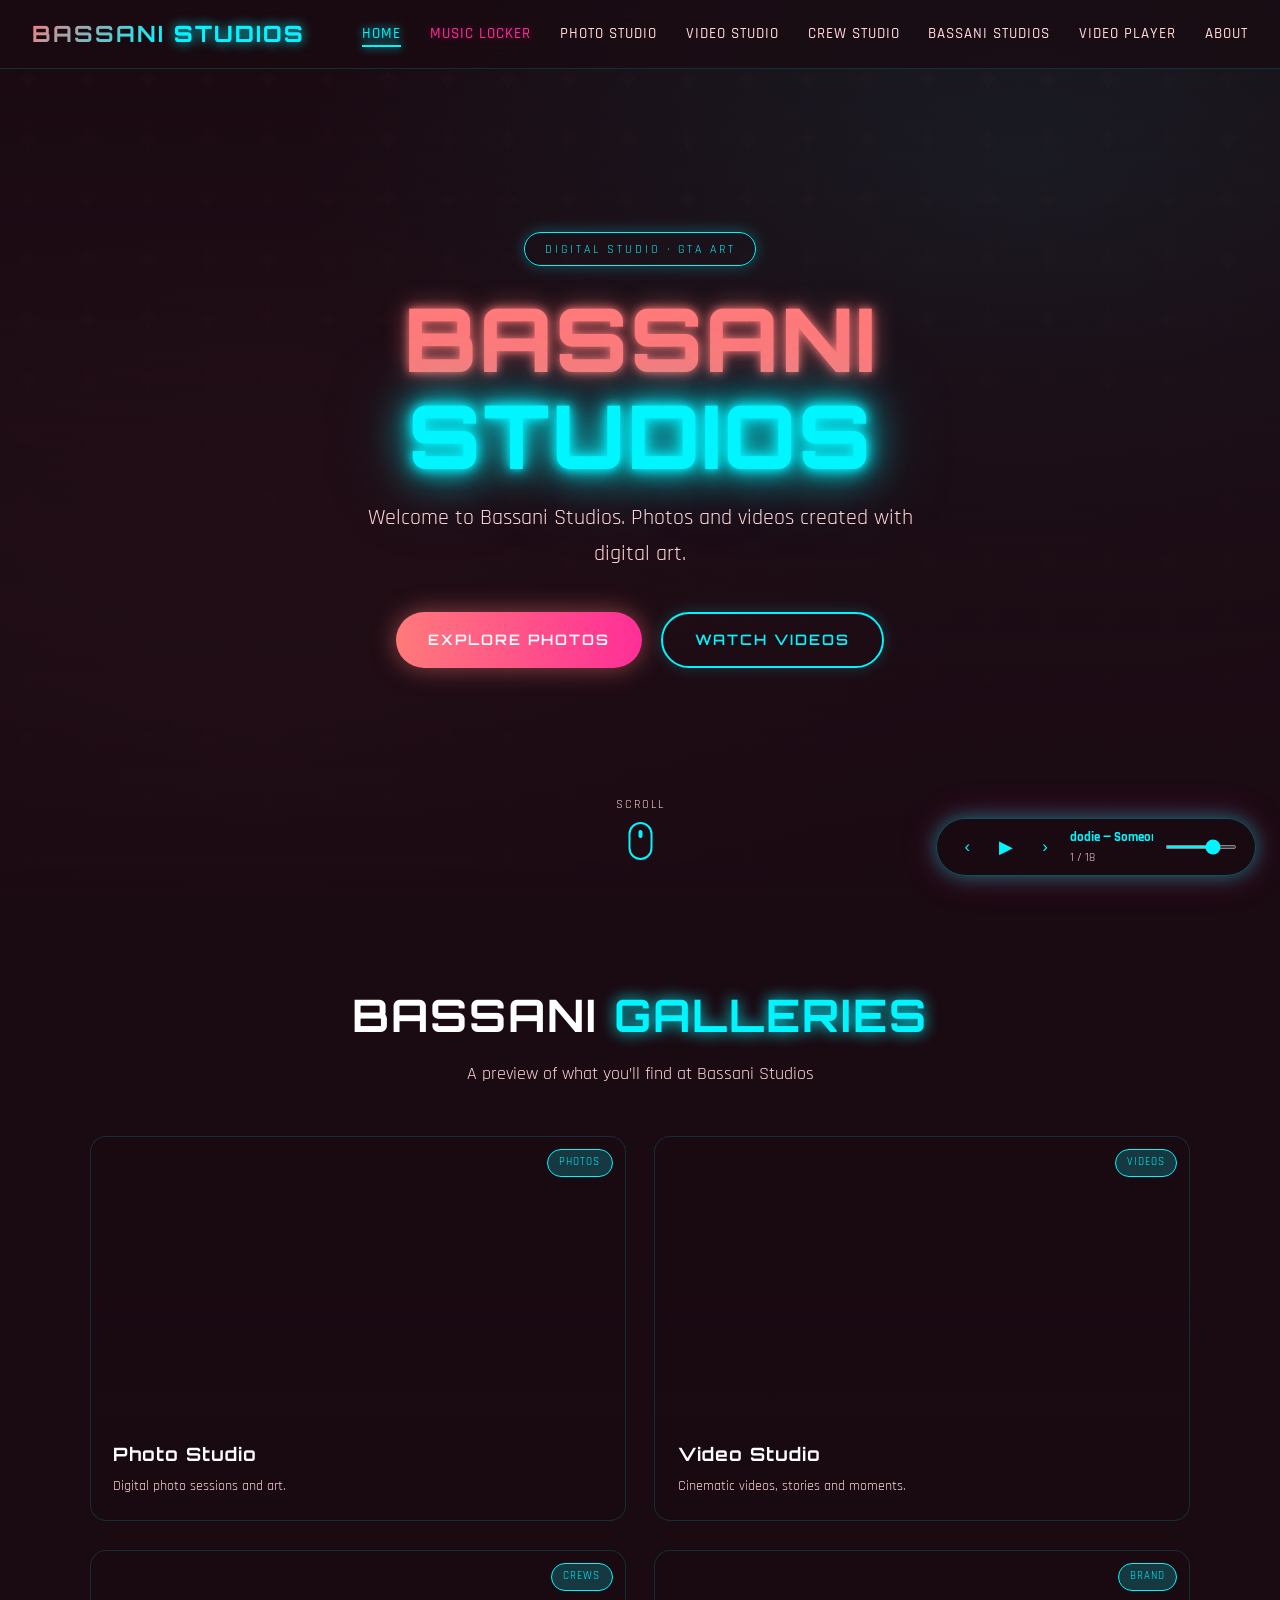
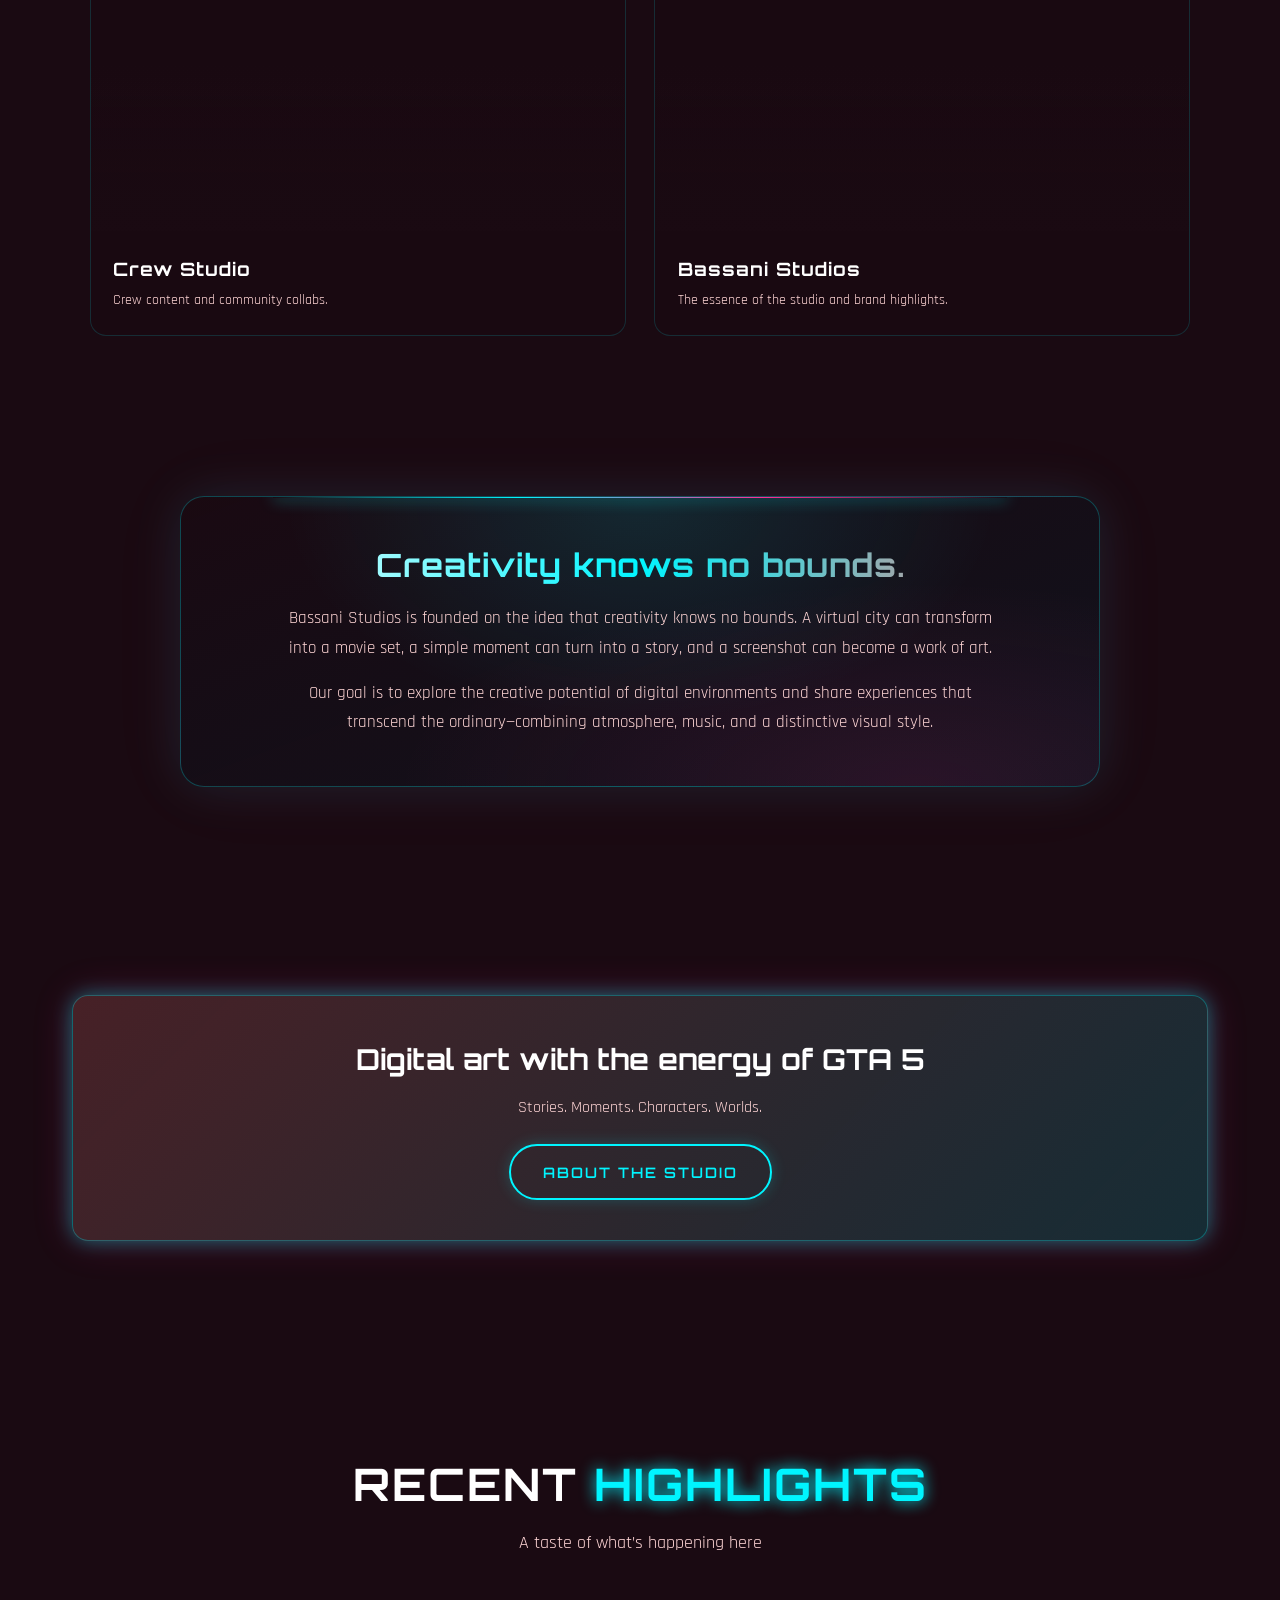
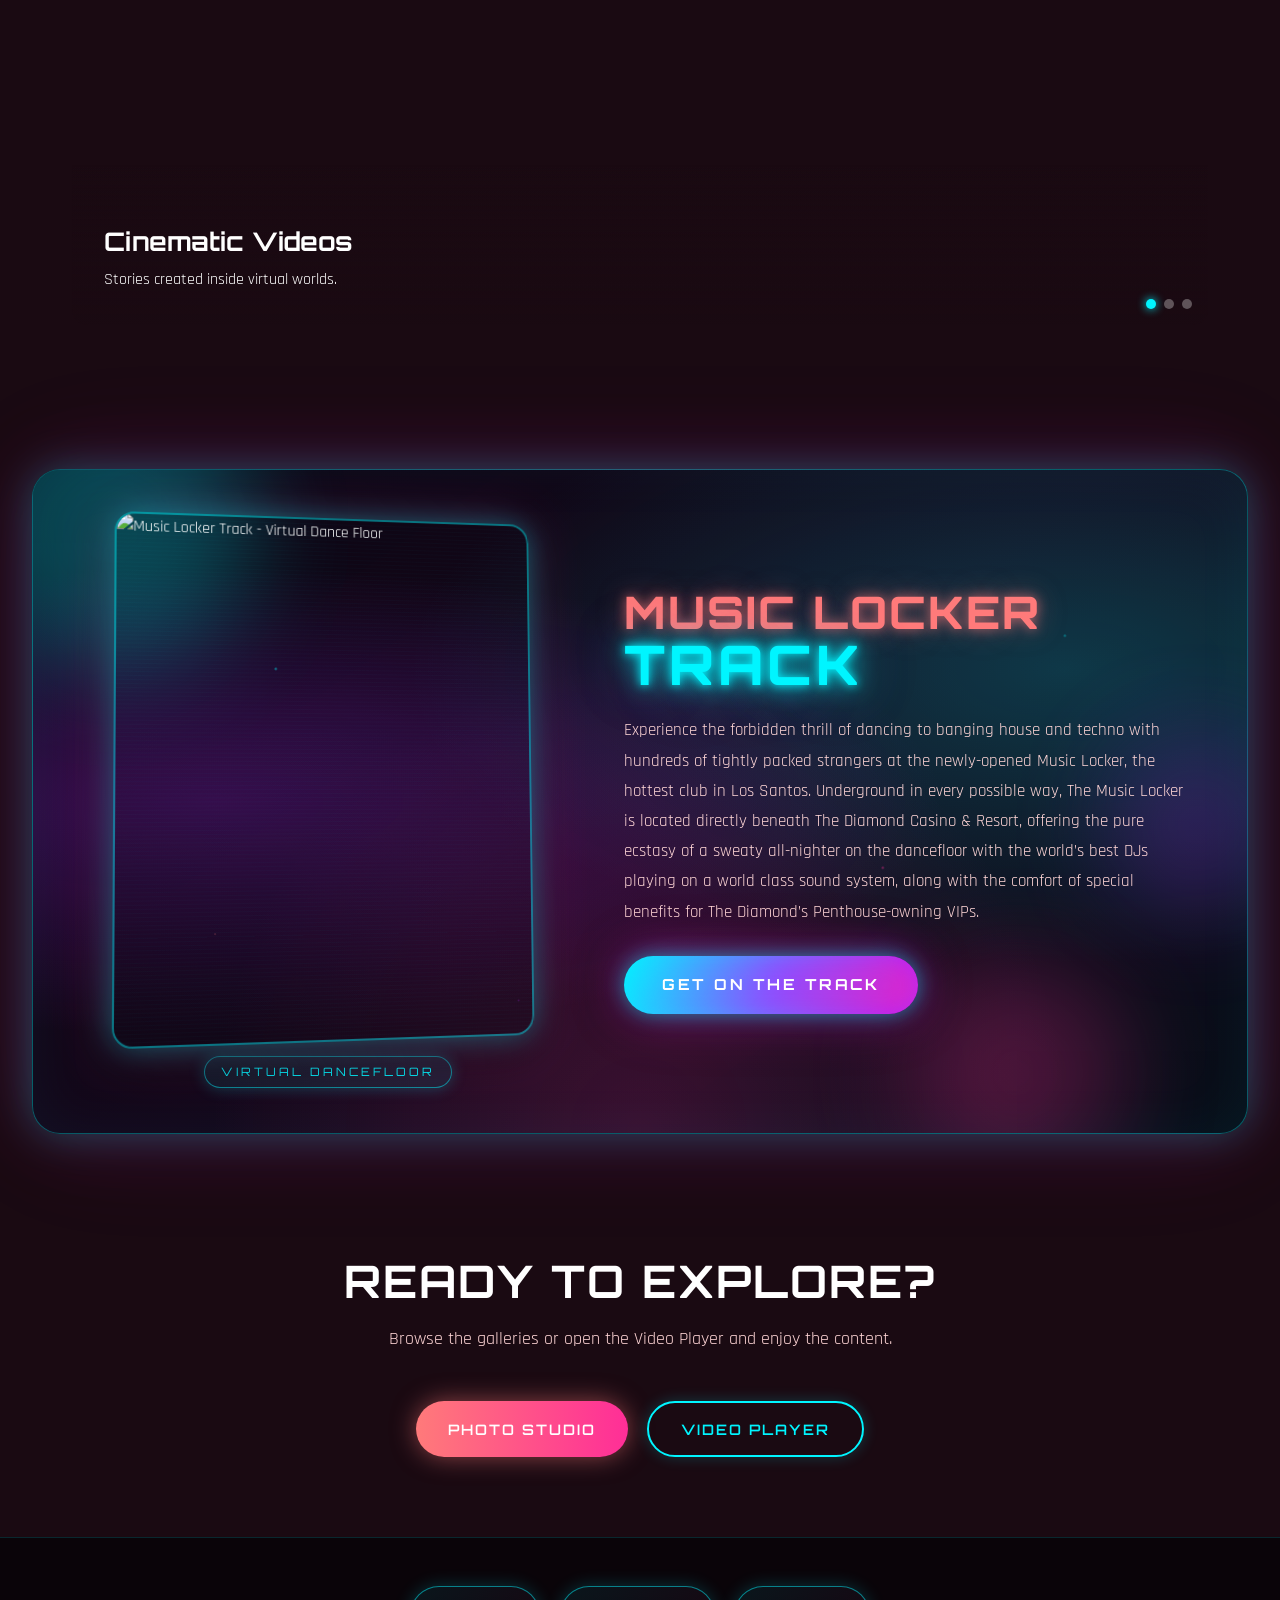
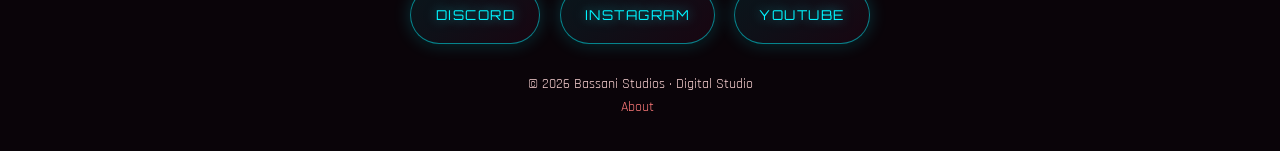
==== commit d46bfb7e: "Add files via upload" ====
--- a/index.html
+++ b/index.html
@@ -232,9 +232,11 @@
     <p class="footer-text">
       © 2026 Bassani Studios · Digital Studio<br>
       <a href="about.html">About</a>
+      <span id="finicount_views" style="opacity:0.4; font-size:0.75em; margin-left:0.5em; letter-spacing:0.02em;"></span>
     </p>
   </footer>
 
   <script src="js/main.js"></script>
+  <script async src="https://finicounter.eu.org/finicounter.js"></script>
 </body>
 </html>
